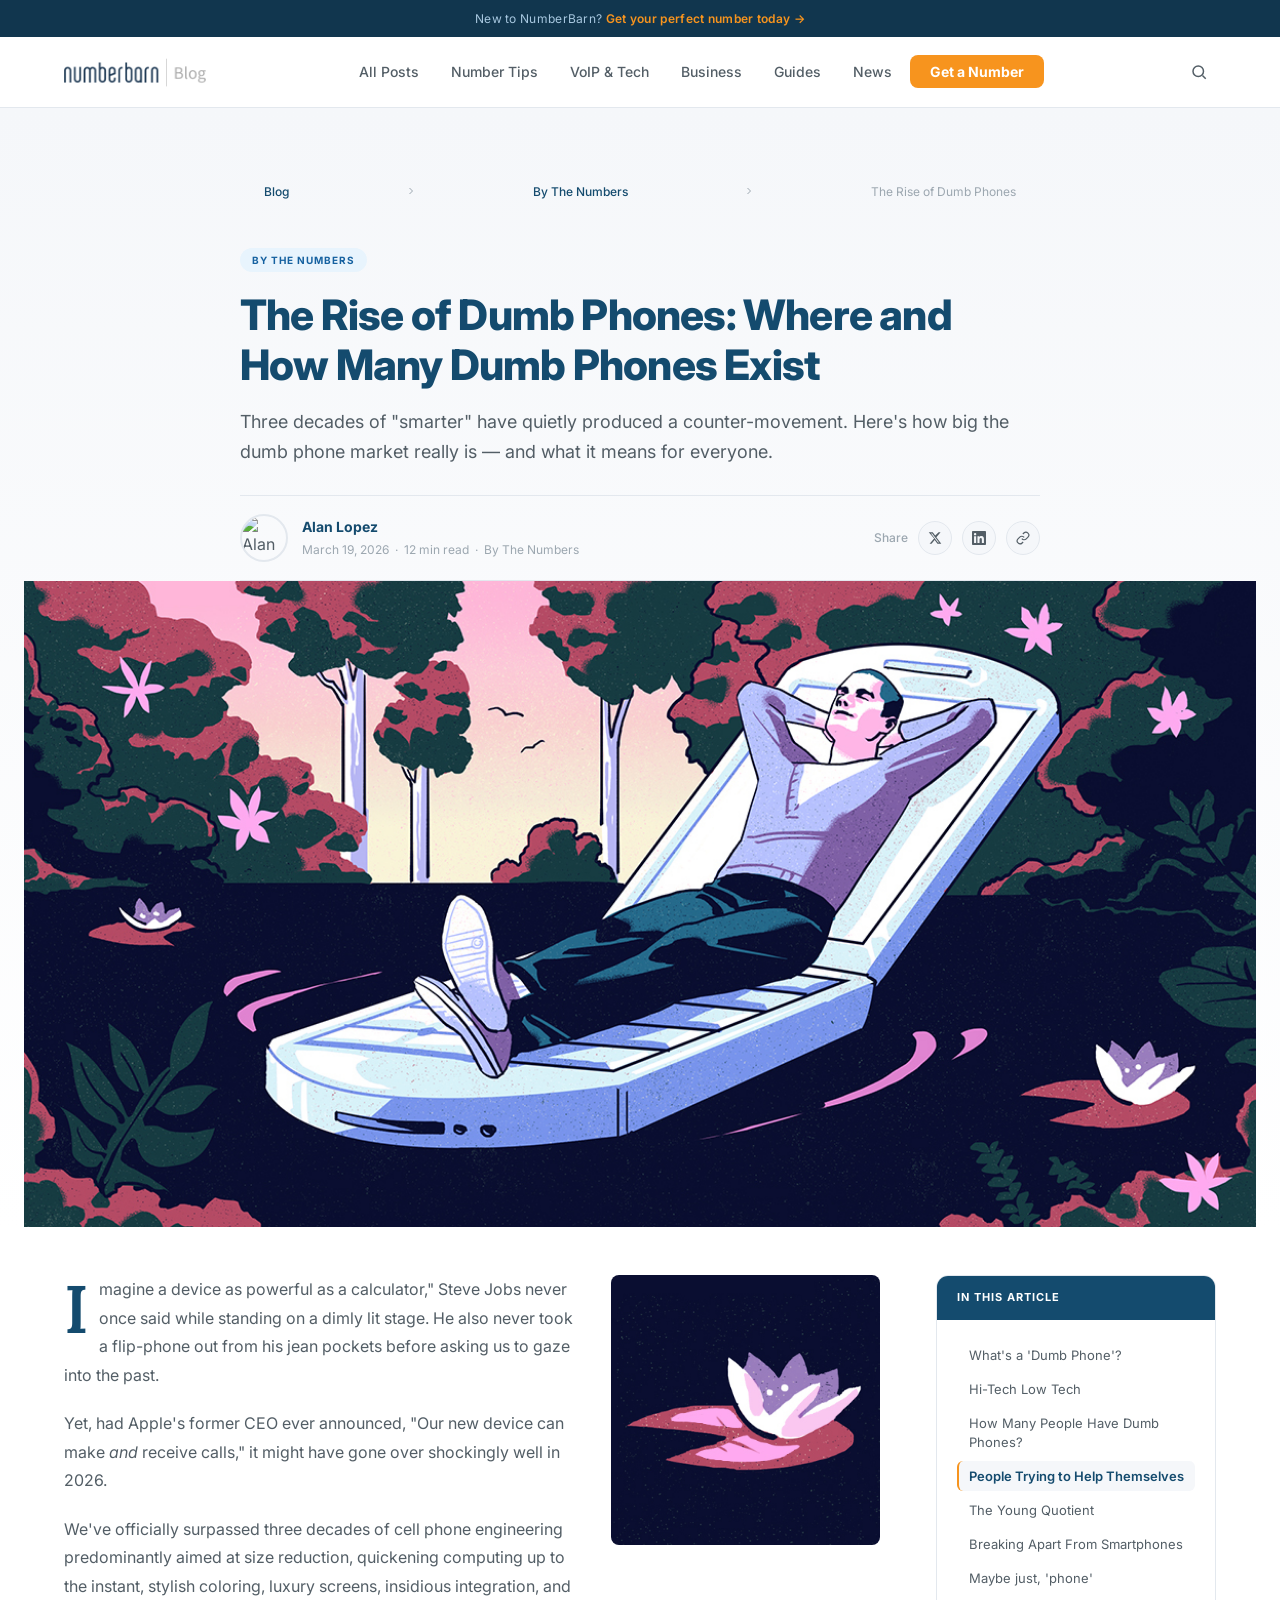
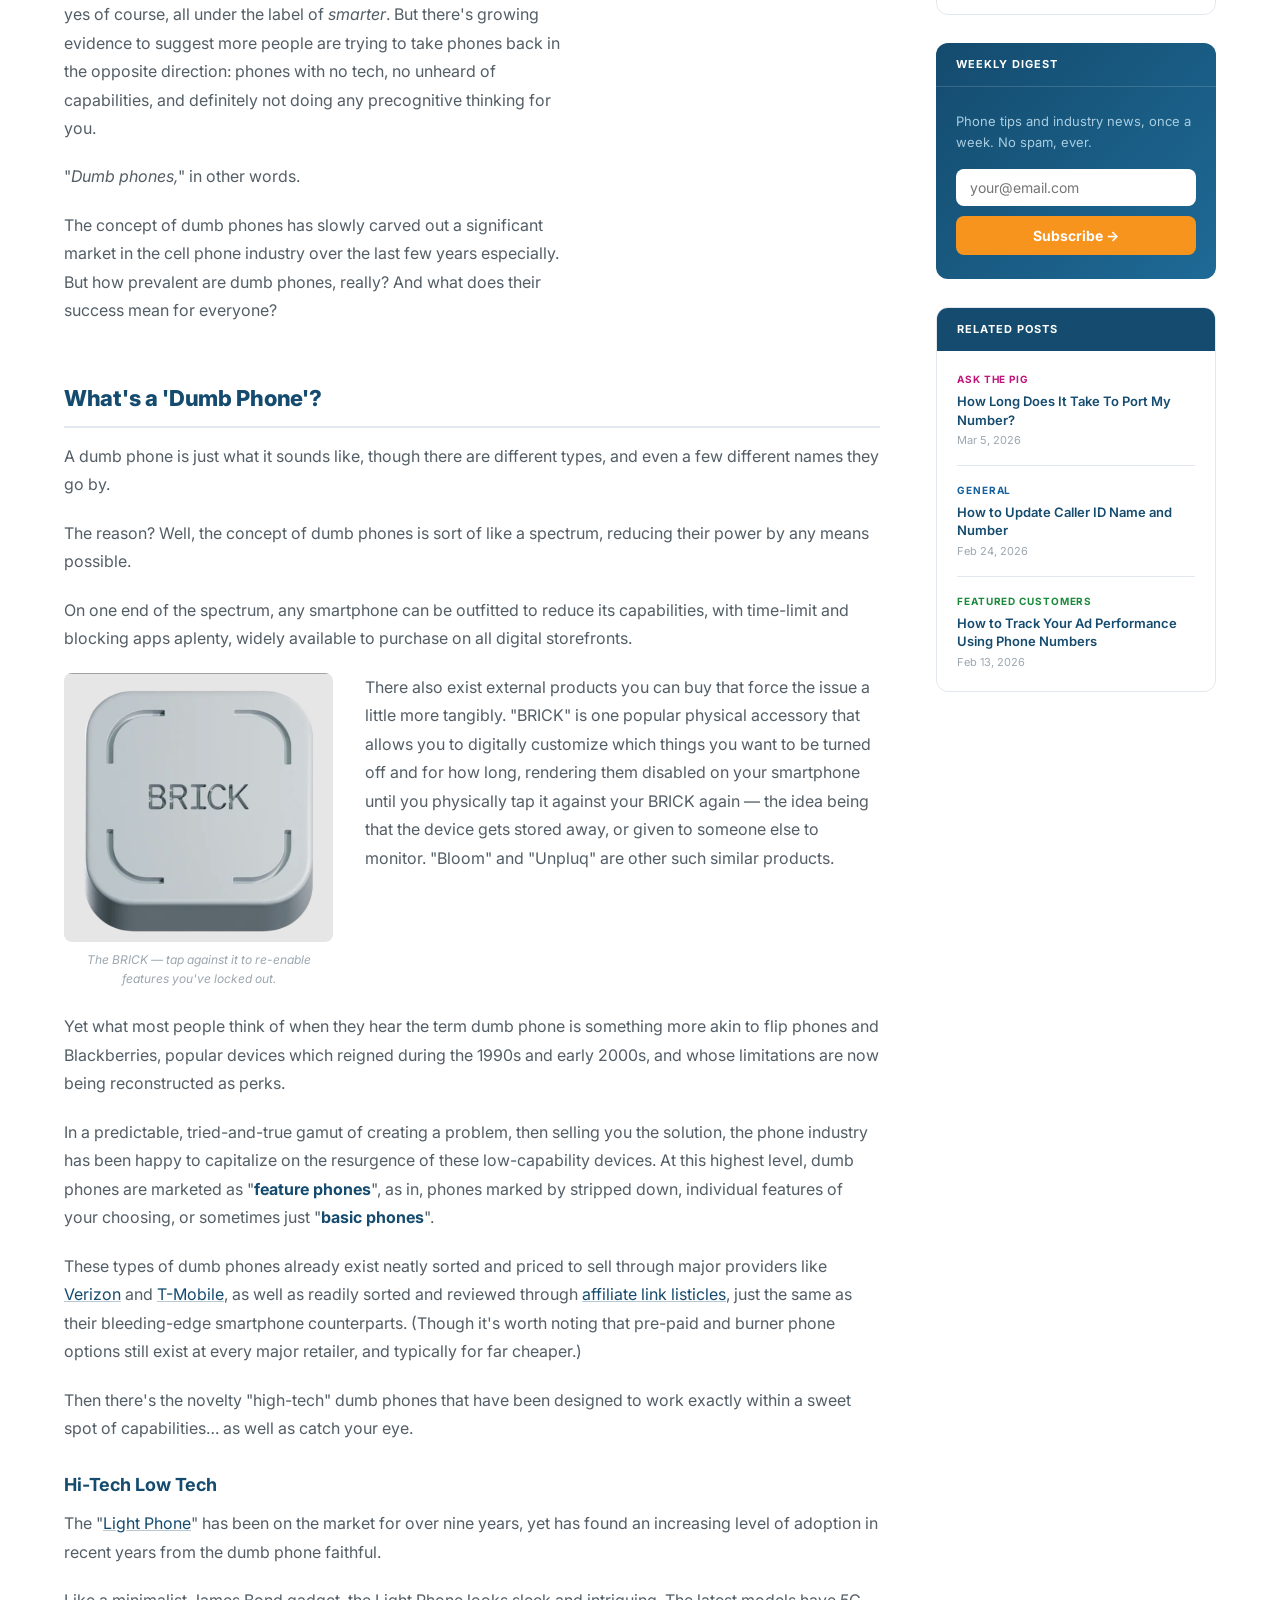
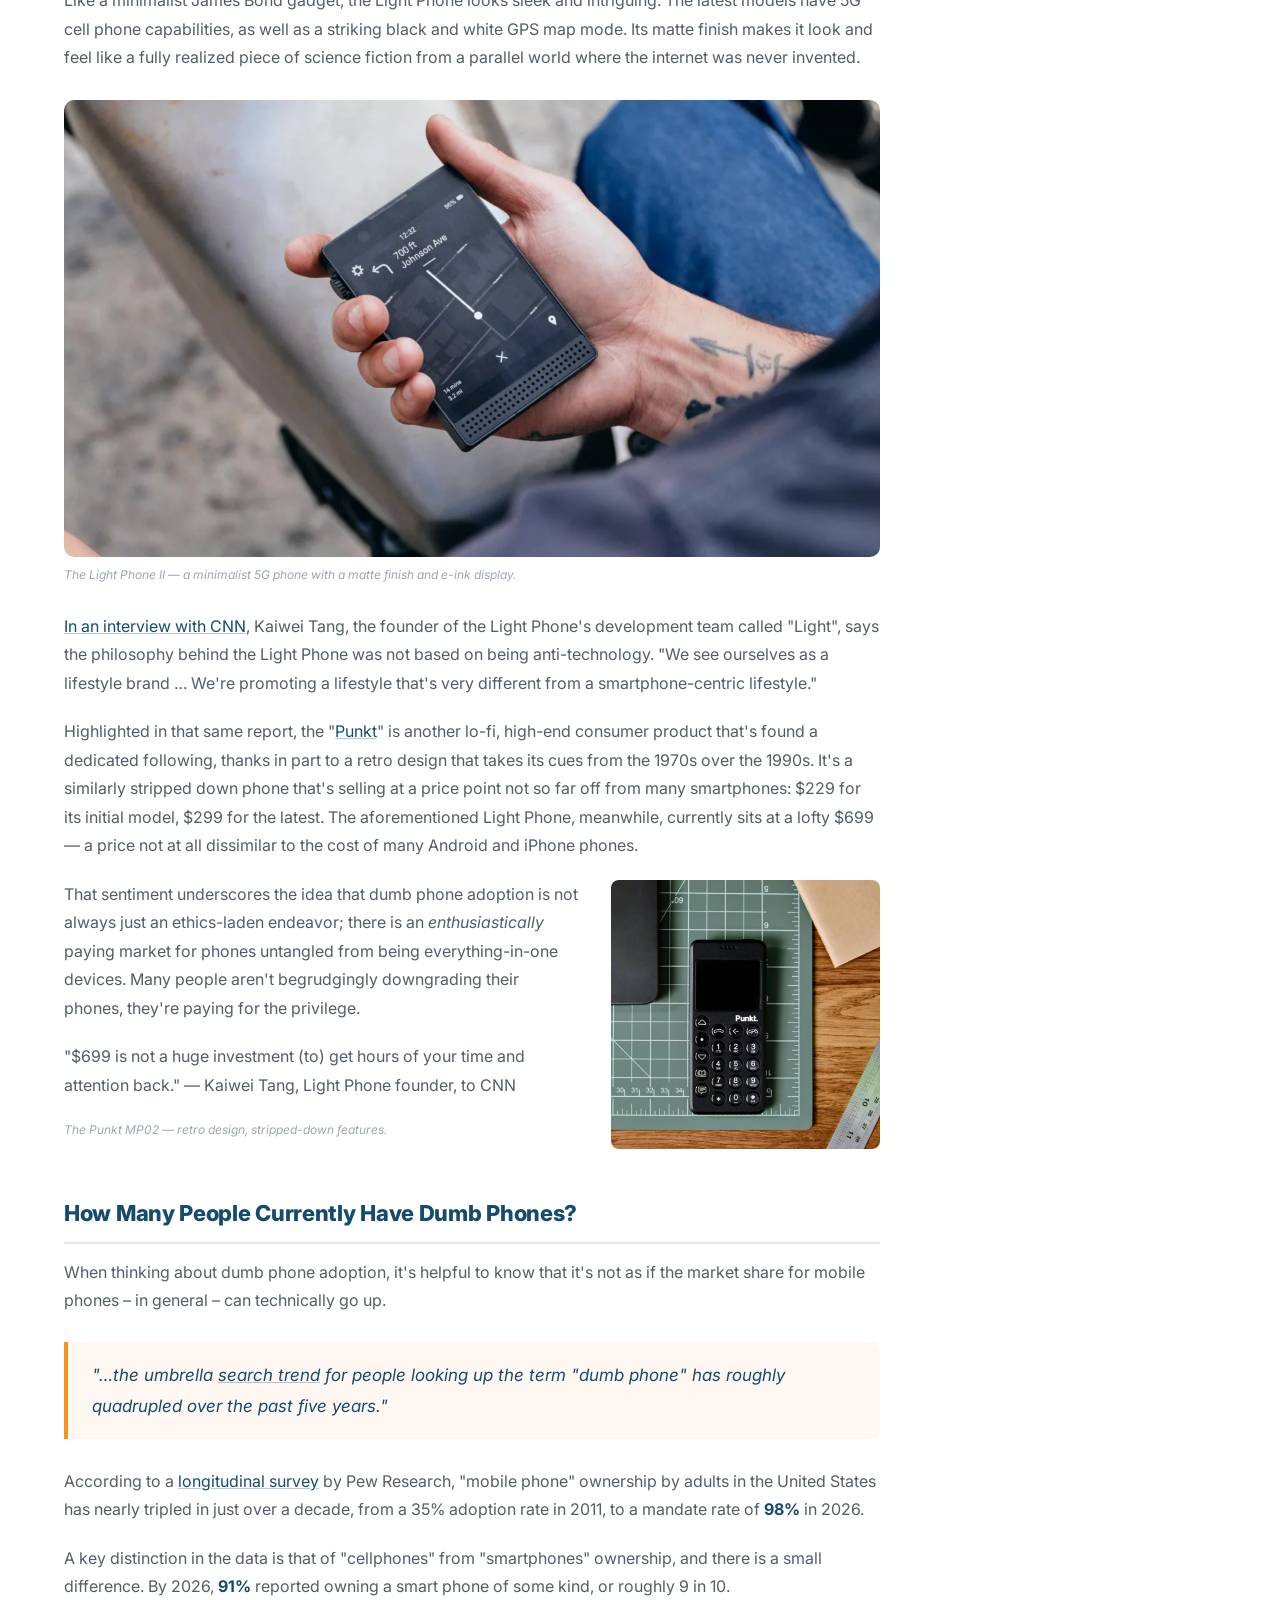
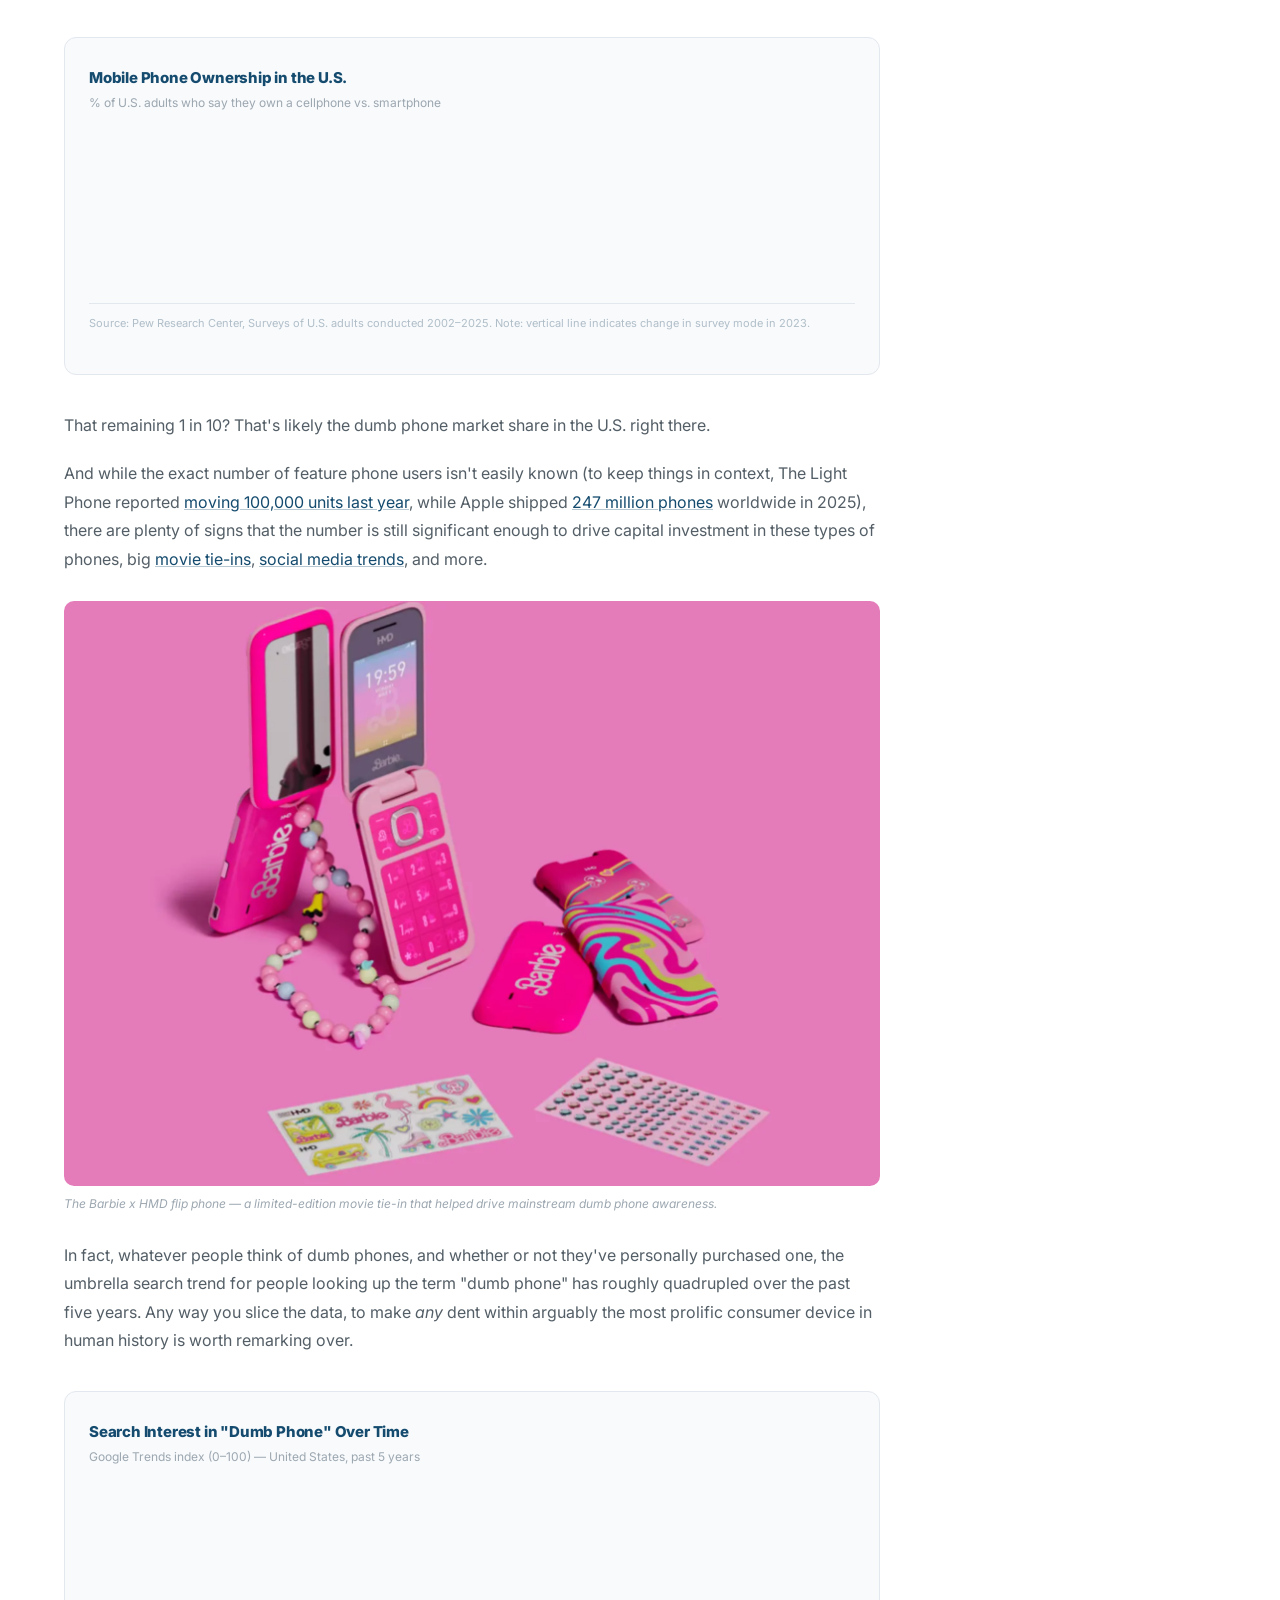
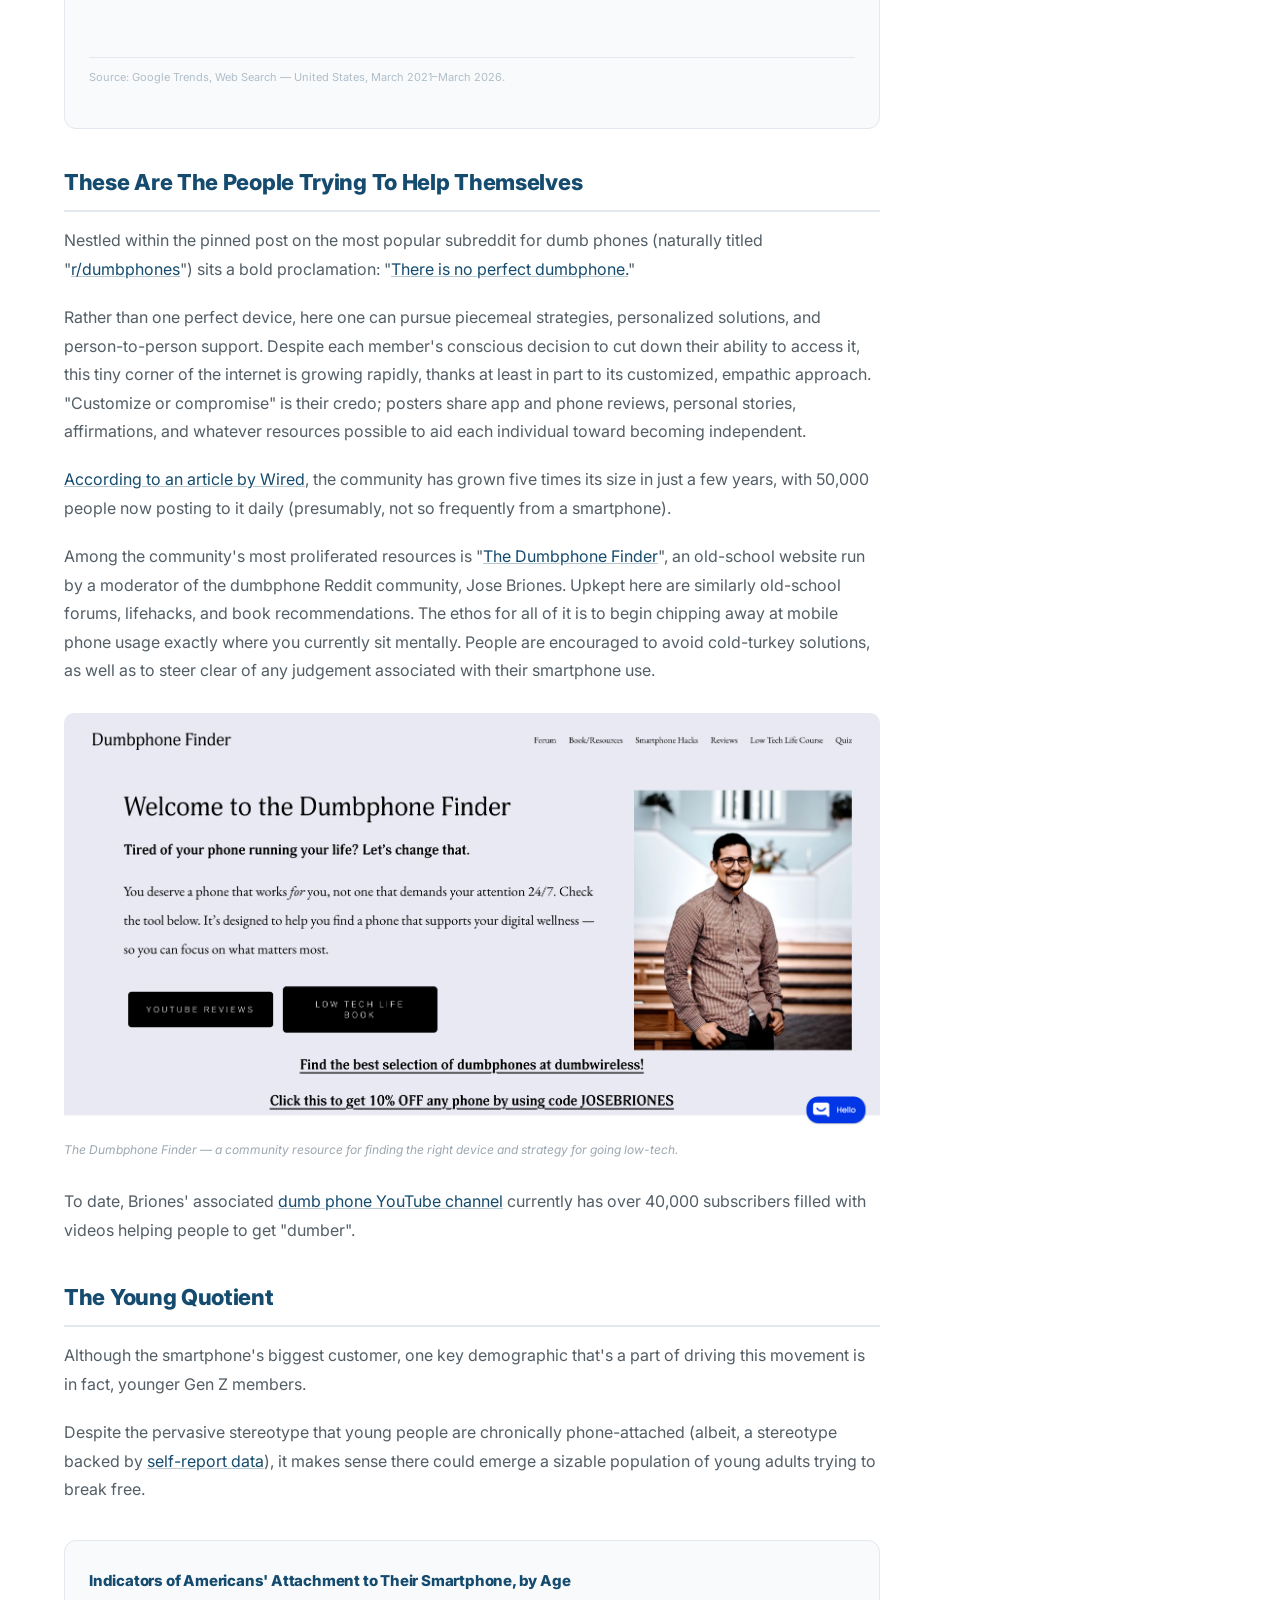
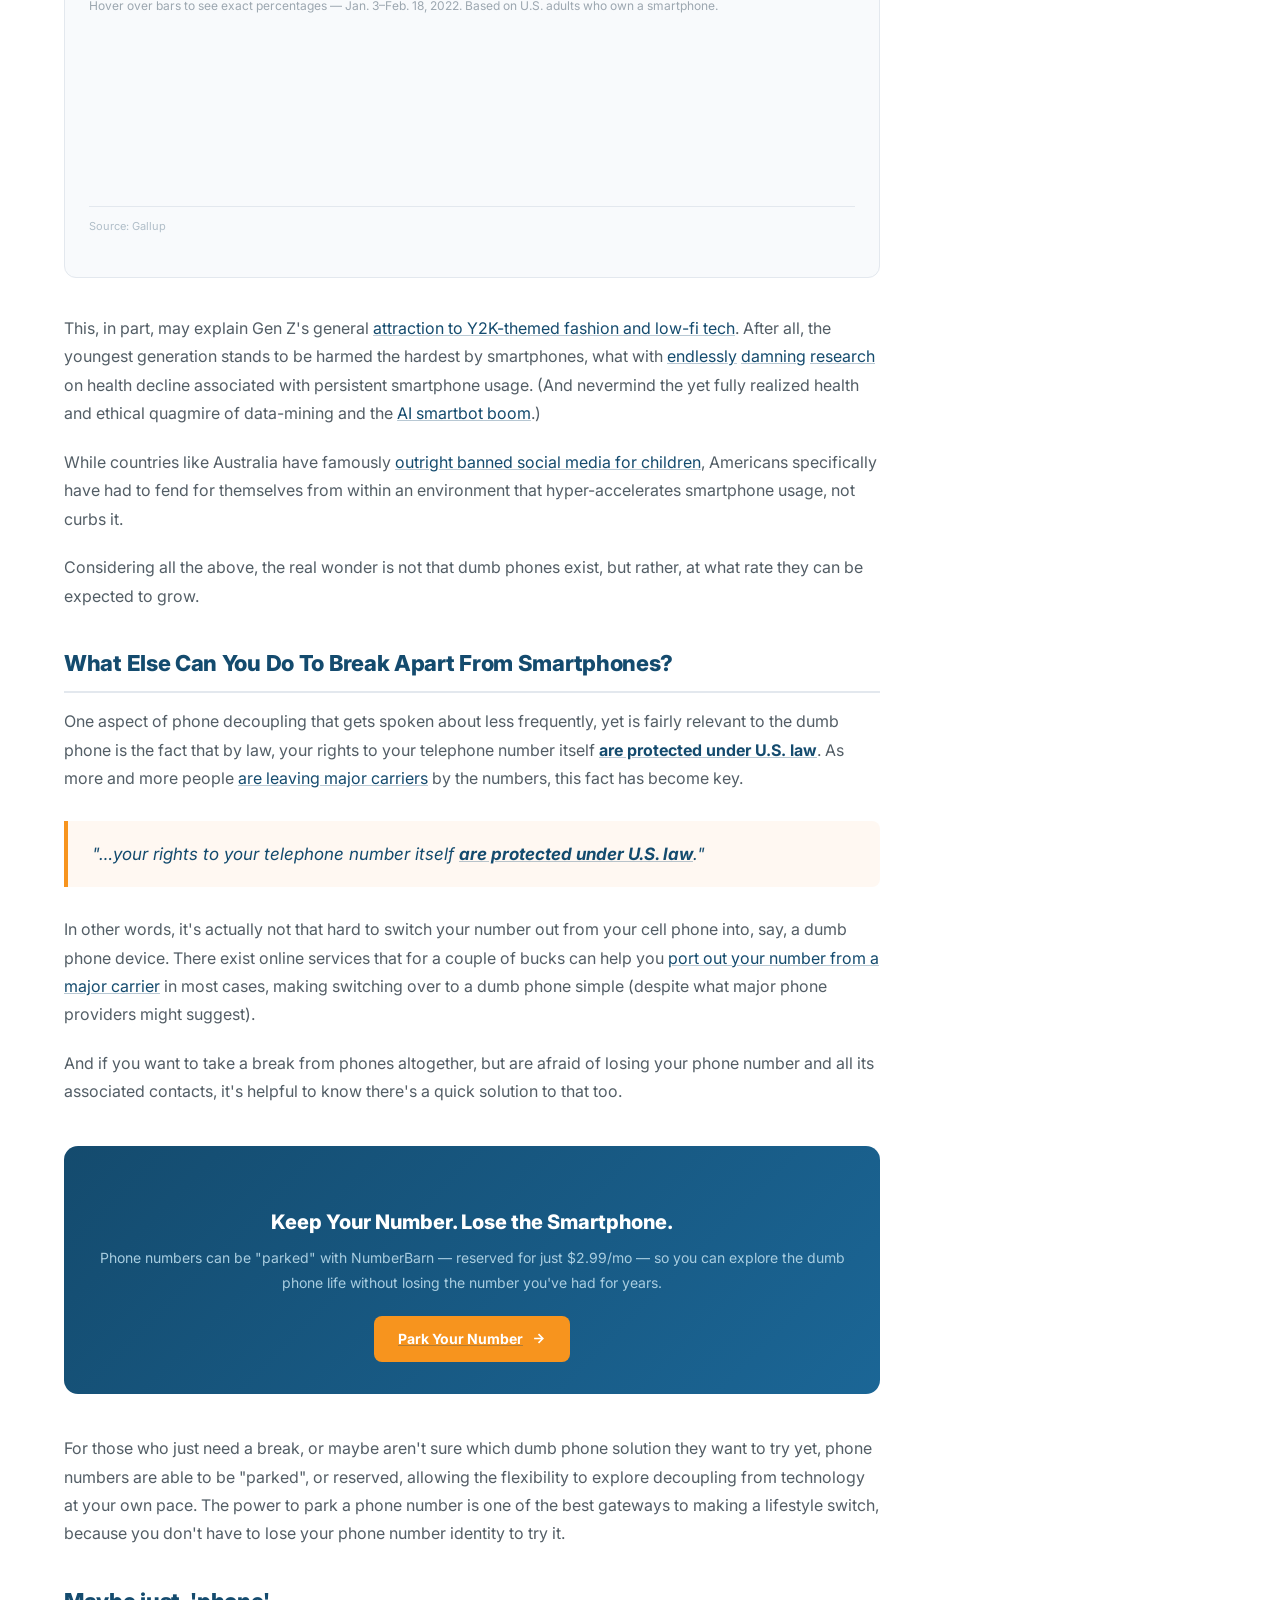
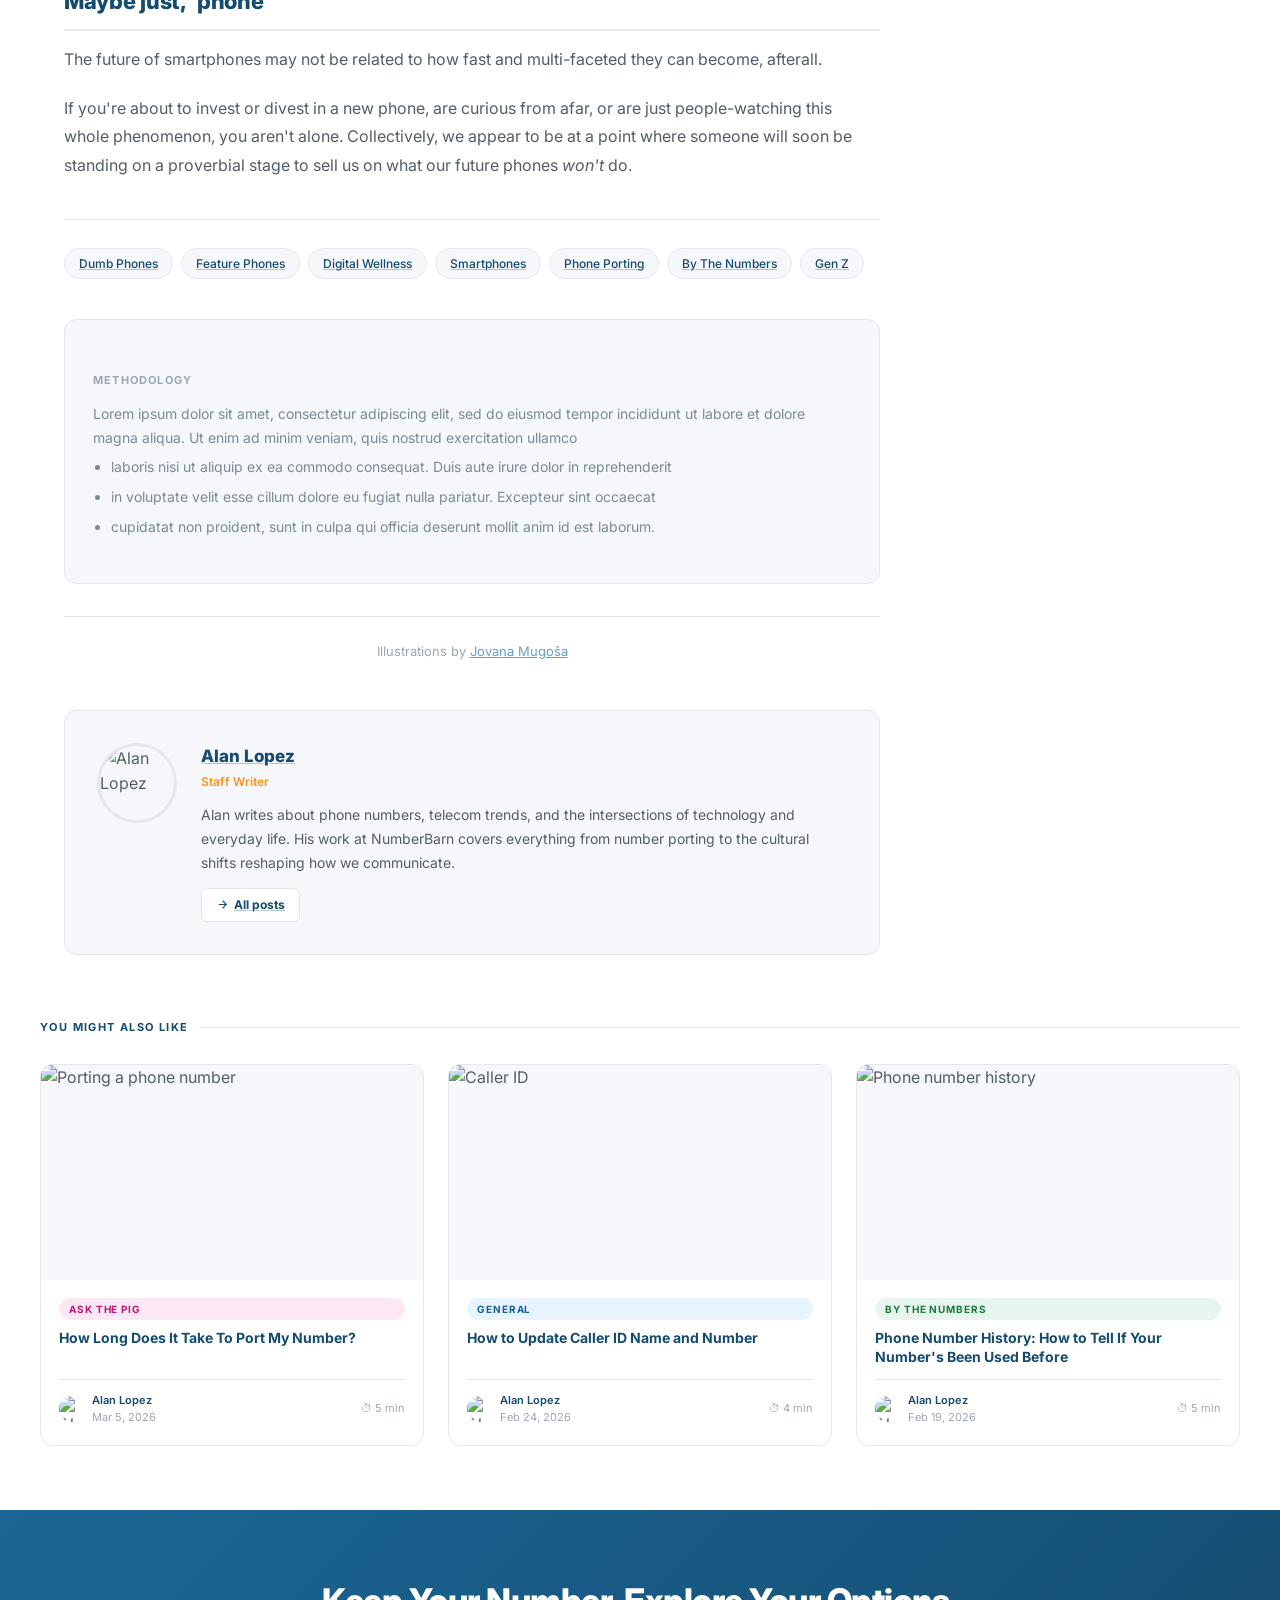
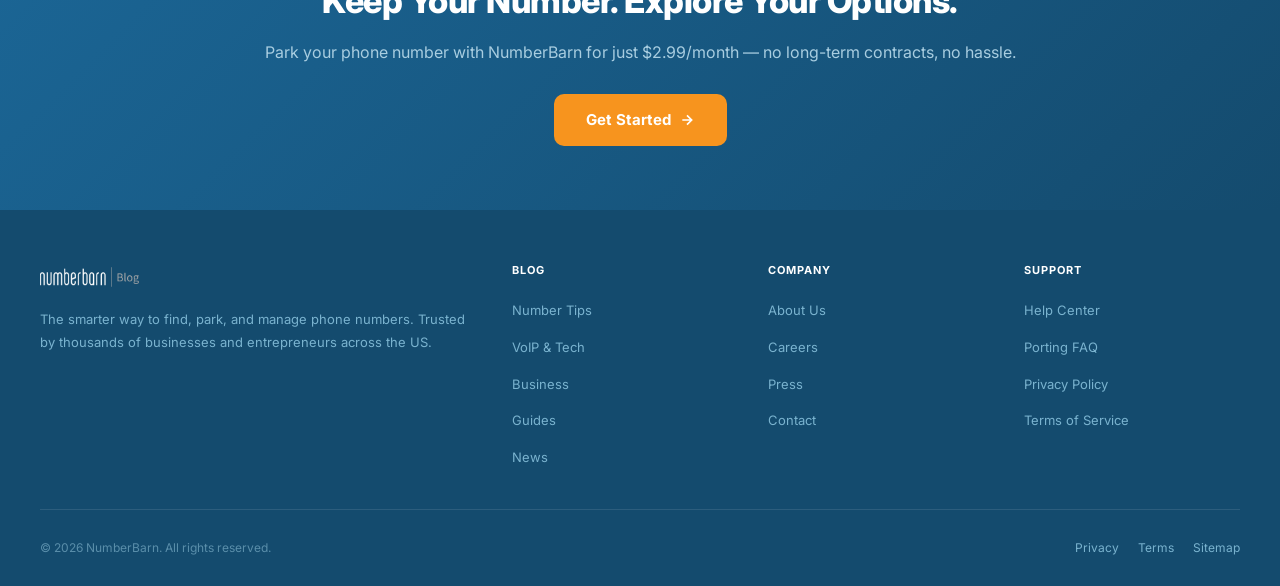
==== dumb-phones.html @ fa96cfcb "Move Punkt caption into text column below Tang quote in note style Co-Authored-By: Claude Sonnet 4.6" ====
<!DOCTYPE html>
<html lang="en">
<head>
  <meta charset="UTF-8" />
  <meta name="viewport" content="width=device-width, initial-scale=1.0" />
  <title>The Rise of Dumb Phones: Where and How Many Dumb Phones Exist – NumberBarn Blog</title>
  <link rel="preconnect" href="https://fonts.googleapis.com" />
  <link href="https://fonts.googleapis.com/css2?family=Inter:wght@400;500;600;700;800&family=Lora:ital,wght@0,400;0,600;1,400&display=swap" rel="stylesheet" />
  <script src="https://cdn.jsdelivr.net/npm/chart.js@4.4.0/dist/chart.umd.min.js"></script>
  <style>
    *, *::before, *::after { box-sizing: border-box; margin: 0; padding: 0; }

    :root {
      --navy:      #144b6e;
      --navy-dark: #11364e;
      --blue:      #63a1c7;
      --orange:    #F7941E;
      --gray:      #535e66;
      --light:     #f5f7fa;
      --white:     #ffffff;
      --border:    #e3e8ee;
      --radius:    12px;
    }

    body { font-family: 'Inter', sans-serif; color: var(--gray); background: var(--white); line-height: 1.6; }
    a { text-decoration: none; color: inherit; }
    img { display: block; max-width: 100%; }

    /* ── TOP BAR ── */
    .topbar { background: var(--navy-dark); color: #a8c8e0; font-size: 12px; text-align: center; padding: 9px 24px; letter-spacing: .3px; }
    .topbar a { color: var(--orange); font-weight: 600; }

    /* ── NAV ── */
    header { background: var(--white); border-bottom: 1px solid var(--border); position: sticky; top: 0; z-index: 100; }
    nav { max-width: 1200px; margin: 0 auto; padding: 0 24px; height: 70px; display: flex; align-items: center; justify-content: space-between; gap: 24px; }
    .logo img { height: 43px; width: auto; display: block; }
    .nav-links { display: flex; align-items: center; gap: 4px; list-style: none; }
    .nav-links a { padding: 7px 14px; border-radius: 8px; font-size: 14px; font-weight: 500; color: var(--gray); transition: background .15s, color .15s; }
    .nav-links a:hover { background: var(--light); color: var(--navy); }
    .nav-cta { background: var(--orange) !important; color: var(--white) !important; font-weight: 700 !important; padding: 8px 20px !important; border-radius: 8px !important; }
    .nav-cta:hover { opacity: .88; }
    .nav-search { background: none; border: none; cursor: pointer; padding: 8px; color: var(--gray); display: flex; align-items: center; }
    .nav-search:hover { color: var(--navy); }

    /* ── ARTICLE HERO ── */
    .article-hero {
      background: linear-gradient(180deg, #f5f7fa 0%, var(--white) 100%);
      padding: 48px 24px 0;
    }
    .article-hero-inner { max-width: 800px; margin: 0 auto; }

    .breadcrumb { display: flex; align-items: center; gap: 6px; font-size: 12px; color: #9ca7b0; margin-bottom: 20px; flex-wrap: wrap; }
    .breadcrumb a { color: var(--navy); font-weight: 500; }
    .breadcrumb a:hover { color: var(--orange); }
    .breadcrumb svg { flex-shrink: 0; }

    .article-cat-tag {
      display: inline-block;
      font-size: 10px; font-weight: 700;
      letter-spacing: 1px; text-transform: uppercase;
      padding: 4px 12px; border-radius: 20px;
      margin-bottom: 18px;
      background: #e8f4fd; color: #1561a0;
    }
    .article-hero h1 {
      font-size: clamp(26px, 3.5vw, 42px);
      font-weight: 800; color: var(--navy);
      line-height: 1.18; letter-spacing: -.8px;
      margin-bottom: 18px;
    }
    .article-deck { font-size: 18px; color: var(--gray); line-height: 1.65; margin-bottom: 28px; }

    .article-byline {
      display: flex; align-items: center; gap: 14px;
      padding: 18px 0; border-top: 1px solid var(--border); border-bottom: 1px solid var(--border);
      margin-bottom: 0;
    }
    .byline-av { width: 48px; height: 48px; border-radius: 50%; overflow: hidden; flex-shrink: 0; border: 2px solid var(--border); }
    .byline-av img { width: 100%; height: 100%; object-fit: cover; }
    .byline-meta { flex: 1; }
    .byline-name { font-size: 14px; font-weight: 700; color: var(--navy); }
    .byline-name a:hover { color: var(--orange); }
    .byline-details { font-size: 12px; color: #9ca7b0; margin-top: 2px; }
    .byline-share { display: flex; align-items: center; gap: 10px; }
    .share-btn {
      display: flex; align-items: center; justify-content: center;
      width: 34px; height: 34px;
      border-radius: 50%;
      background: var(--light); color: var(--gray);
      border: 1px solid var(--border);
      transition: all .15s; cursor: pointer;
    }
    .share-btn:hover { background: var(--navy); color: #fff; border-color: var(--navy); }

    /* Featured image */
    .article-featured-img {
      margin-top: 0;
      background: var(--light);
    }
    .article-featured-img img { width: 100%; height: auto; display: block; }

    /* ── ARTICLE BODY ── */
    .article-wrap {
      max-width: 1200px; margin: 0 auto;
      padding: 48px 24px 64px;
      display: grid;
      grid-template-columns: 1fr 280px;
      gap: 56px;
      align-items: start;
    }

    /* Article content typography */
    .article-content h2 {
      font-size: 22px; font-weight: 800; color: var(--navy);
      letter-spacing: -.3px; margin: 36px 0 14px;
      padding-bottom: 10px; border-bottom: 2px solid var(--border);
    }
    .article-content h3 { font-size: 18px; font-weight: 700; color: var(--navy); margin: 28px 0 10px; }
    .article-content p { font-size: 16px; line-height: 1.78; color: var(--gray); margin-bottom: 20px; }
    .article-content ul, .article-content ol { padding-left: 22px; margin-bottom: 20px; }
    .article-content li { font-size: 16px; line-height: 1.75; color: var(--gray); margin-bottom: 6px; }
    .article-content strong { color: var(--navy); font-weight: 700; }
    .article-content a { color: var(--navy); text-decoration: underline; text-decoration-color: rgba(20,75,110,.3); }
    .article-content a:hover { color: var(--orange); text-decoration-color: var(--orange); }

    .article-content blockquote {
      border-left: 4px solid var(--orange);
      background: #fff8f2;
      padding: 18px 24px;
      border-radius: 0 8px 8px 0;
      margin: 28px 0;
    }
    .article-content blockquote p { color: var(--navy); font-size: 17px; font-style: italic; margin: 0; }

    /* Spot illustration — grid layout so mobile stacks below text */
    .intro-wrap {
      display: grid;
      grid-template-columns: 1fr 33%;
      gap: 32px;
      align-items: start;
      margin-bottom: 8px;
    }
    .spot-float img { width: 100%; aspect-ratio: 1/1; object-fit: cover; border-radius: 8px; display: block; }

    /* Callout box */
    .callout {
      background: #e8f4fd;
      border: 1px solid #b8d9f0;
      border-radius: 10px;
      padding: 20px 24px;
      margin: 28px 0;
      display: flex;
      gap: 14px;
      align-items: flex-start;
      clear: both;
    }
    .callout-icon { font-size: 22px; flex-shrink: 0; margin-top: 1px; }
    .callout p { margin: 0; font-size: 14px; line-height: 1.65; color: #1561a0; }
    .callout strong { color: #0d3e6e; }

    /* Inline CTA */
    .inline-cta {
      background: linear-gradient(135deg, var(--navy), #1b6696);
      border-radius: 14px;
      padding: 32px;
      text-align: center;
      margin: 40px 0;
      clear: both;
    }
    .inline-cta h3 { font-size: 20px; font-weight: 800; color: #fff; margin-bottom: 8px; }
    .inline-cta p { color: #a8cde0; font-size: 14px; margin-bottom: 20px; }
    .inline-cta a {
      display: inline-flex; align-items: center; gap: 8px;
      background: var(--orange); color: #fff;
      font-weight: 700; font-size: 14px;
      padding: 12px 24px; border-radius: 8px;
      transition: opacity .15s;
    }
    .inline-cta a:hover { opacity: .88; text-decoration: none; }

    /* Tags row */
    .article-tags { display: flex; flex-wrap: wrap; gap: 8px; margin-top: 40px; padding-top: 28px; border-top: 1px solid var(--border); }
    .article-tag {
      padding: 5px 14px; border-radius: 20px;
      font-size: 12px; font-weight: 500;
      color: var(--navy); background: var(--light);
      border: 1px solid var(--border); transition: all .15s;
    }
    .article-tag:hover { background: var(--navy); color: #fff; border-color: var(--navy); }

    /* Methodology */
    .methodology {
      margin-top: 40px; padding: 24px 28px;
      background: var(--light);
      border: 1px solid var(--border);
      border-radius: var(--radius);
    }
    .methodology h3 { font-size: 11px; font-weight: 700; letter-spacing: 1.2px; text-transform: uppercase; color: #9ca7b0; margin-bottom: 12px; }
    .methodology p, .methodology li { font-size: 14px; line-height: 1.7; color: #7a8b96; margin-bottom: 6px; }
    .methodology ul { padding-left: 18px; }

    /* Inline product image */
    .inline-img { margin: 28px 0; }
    .inline-img img { width: 100%; border-radius: 10px; display: block; }
    .inline-img figcaption { font-size: 12px; color: #9ca7b0; margin-top: 8px; font-style: italic; }

    /* Side-by-side wrap (text + squared product image) */
    .inline-wrap {
      display: grid;
      grid-template-columns: 1fr 33%;
      gap: 32px;
      align-items: start;
      margin-bottom: 24px;
    }
    .inline-wrap--left { grid-template-columns: 33% 1fr; }
    .inline-float img { width: 100%; aspect-ratio: 1/1; object-fit: cover; border-radius: 8px; display: block; }
    .inline-float figcaption { font-size: 12px; color: #9ca7b0; margin-top: 8px; font-style: italic; text-align: center; }
    .inline-note { font-size: 12px !important; color: #9ca7b0 !important; font-style: italic; margin-top: 4px !important; }

    /* NumberBarn embed */
    .nb-embed { margin: 36px 0; border-radius: 12px; overflow: hidden; border: 1px solid var(--border); }
    .nb-embed iframe { width: 100%; height: 520px; display: block; border: none; }

    @media (max-width: 768px) {
      .inline-wrap { display: flex; flex-direction: column; }
      .inline-float img { width: 70%; margin: 0 auto; }
      .nb-embed iframe { height: 420px; }
    }

    /* Interactive charts */
    .chart-wrap {
      margin: 36px 0;
      background: #f8fafc;
      border: 1px solid var(--border);
      border-radius: 12px;
      padding: 28px 24px 20px;
    }
    .chart-wrap h4 {
      font-size: 15px; font-weight: 800; color: var(--navy);
      margin-bottom: 4px; letter-spacing: -.2px;
    }
    .chart-wrap .chart-sub {
      font-size: 12px; color: #9ca7b0; margin-bottom: 20px; line-height: 1.5;
    }
    .chart-wrap .chart-source {
      font-size: 11px; color: #b0bec8; margin-top: 14px; border-top: 1px solid var(--border); padding-top: 10px;
    }
    .chart-canvas-wrap { position: relative; width: 100%; }

    /* Drop cap */
    .intro-text p:first-child::first-letter {
      font-family: 'Lora', serif;
      font-size: 4.2em;
      font-weight: 600;
      line-height: 0.82;
      float: left;
      margin: 6px 10px 0 0;
      color: var(--navy);
    }

    /* Illustration credit */
    .illus-credit { text-align: center; font-size: 13px; color: #9ca7b0; margin-top: 32px; padding-top: 24px; border-top: 1px solid var(--border); }
    .illus-credit a { color: var(--blue); text-decoration: underline; }

    /* ── AUTHOR BIO ── */
    .author-bio {
      margin-top: 48px; padding: 32px;
      background: var(--light);
      border-radius: var(--radius);
      border: 1px solid var(--border);
      display: flex; gap: 24px;
    }
    .author-bio-photo { width: 80px; height: 80px; border-radius: 50%; overflow: hidden; flex-shrink: 0; border: 3px solid var(--border); }
    .author-bio-photo img { width: 100%; height: 100%; object-fit: cover; }
    .author-bio-text { flex: 1; }
    .author-bio-name { font-size: 17px; font-weight: 800; color: var(--navy); margin-bottom: 2px; }
    .author-bio-name a:hover { color: var(--orange); }
    .author-bio-role { font-size: 12px; color: var(--orange); font-weight: 600; margin-bottom: 12px; }
    .author-bio p { font-size: 14px; line-height: 1.7; color: var(--gray); margin-bottom: 14px; }
    .author-bio-links { display: flex; align-items: center; gap: 10px; }
    .author-bio-link {
      display: inline-flex; align-items: center; gap: 5px;
      font-size: 12px; font-weight: 700; color: var(--navy);
      padding: 6px 14px; border-radius: 6px;
      background: var(--white); border: 1px solid var(--border);
      transition: all .15s;
    }
    .author-bio-link:hover { background: var(--navy); color: #fff; border-color: var(--navy); }

    /* ── RELATED POSTS ── */
    .related-section { padding: 0 24px 64px; }
    .related-inner { max-width: 1200px; margin: 0 auto; }
    .section-label {
      display: flex; align-items: center; gap: 10px;
      font-size: 11px; font-weight: 700;
      letter-spacing: 1.4px; text-transform: uppercase;
      color: var(--navy); margin-bottom: 28px;
    }
    .section-label::after { content: ''; flex: 1; height: 1px; background: var(--border); }
    .related-grid { display: grid; grid-template-columns: repeat(3, 1fr); gap: 24px; }

    .post-card { border-radius: var(--radius); border: 1px solid var(--border); overflow: hidden; background: var(--white); transition: box-shadow .2s, transform .2s; display: flex; flex-direction: column; }
    .post-card:hover { box-shadow: 0 8px 28px rgba(20,75,110,.11); transform: translateY(-3px); }
    .post-card-thumb { aspect-ratio: 16/9; overflow: hidden; background: var(--light); }
    .post-card-thumb img { width: 100%; height: 100%; object-fit: cover; transition: transform .35s; }
    .post-card:hover .post-card-thumb img { transform: scale(1.04); }
    .post-card-body { padding: 18px; flex: 1; display: flex; flex-direction: column; }
    .cat-tag { display: inline-block; font-size: 10px; font-weight: 700; letter-spacing: .9px; text-transform: uppercase; padding: 3px 10px; border-radius: 20px; margin-bottom: 8px; }
    .cat-general { background: #e8f4fd; color: #1561a0; }
    .cat-askpig  { background: #fce8f3; color: #c0147a; }
    .cat-bythenumbers { background: #e8f5ee; color: #1a7a3a; }
    .post-card h3 { font-size: 14px; font-weight: 700; color: var(--navy); line-height: 1.38; flex: 1; margin-bottom: 12px; }
    .post-card h3 a:hover { color: var(--orange); }
    .post-footer { display: flex; align-items: center; justify-content: space-between; padding-top: 12px; border-top: 1px solid var(--border); gap: 8px; }
    .author-chip { display: flex; align-items: center; gap: 7px; }
    .author-av { width: 26px; height: 26px; border-radius: 50%; overflow: hidden; flex-shrink: 0; }
    .author-av img { width: 100%; height: 100%; object-fit: cover; }
    .author-name { font-size: 11px; font-weight: 600; color: var(--navy); }
    .post-date { font-size: 11px; color: #9ca7b0; }
    .read-time { font-size: 11px; color: #9ca7b0; white-space: nowrap; }

    /* ── SIDEBAR ── */
    .article-sidebar { position: sticky; top: 90px; display: flex; flex-direction: column; gap: 28px; }
    .sidebar-widget { border-radius: var(--radius); border: 1px solid var(--border); overflow: hidden; }
    .widget-head { background: var(--navy); color: #fff; font-size: 11px; font-weight: 700; letter-spacing: 1px; text-transform: uppercase; padding: 13px 20px; }
    .widget-body { padding: 20px; }

    /* TOC */
    .toc-list { list-style: none; display: flex; flex-direction: column; gap: 4px; }
    .toc-list a { display: block; font-size: 13px; color: var(--gray); padding: 6px 10px; border-radius: 6px; transition: all .15s; border-left: 2px solid transparent; line-height: 1.4; }
    .toc-list a:hover { color: var(--navy); background: var(--light); border-left-color: var(--orange); }
    .toc-list a.active { color: var(--navy); font-weight: 600; background: var(--light); border-left-color: var(--orange); }

    .newsletter-widget { background: linear-gradient(135deg, var(--navy), #1e6a96); border: none; }
    .newsletter-widget .widget-head { background: transparent; border-bottom: 1px solid rgba(255,255,255,.15); }
    .newsletter-widget .widget-body { padding: 24px 20px; }
    .newsletter-widget p { color: #a8cde0; font-size: 13px; margin-bottom: 16px; line-height: 1.6; }
    .nl-input { width: 100%; padding: 10px 14px; border-radius: 8px; border: none; font-size: 14px; font-family: inherit; margin-bottom: 10px; outline: none; }
    .nl-btn { width: 100%; background: var(--orange); color: #fff; font-weight: 700; font-size: 14px; padding: 11px; border-radius: 8px; border: none; cursor: pointer; font-family: inherit; transition: opacity .15s; }
    .nl-btn:hover { opacity: .88; }

    /* ── CTA BANNER ── */
    .banner-cta { background: linear-gradient(135deg, #1b6696 0%, var(--navy) 100%); padding: 64px 24px; text-align: center; }
    .banner-cta h2 { font-size: clamp(22px, 3vw, 34px); font-weight: 800; color: #fff; letter-spacing: -.5px; margin-bottom: 12px; }
    .banner-cta p { color: #a8cde0; font-size: 16px; margin-bottom: 28px; }
    .banner-btn { display: inline-flex; align-items: center; gap: 8px; background: var(--orange); color: #fff; font-weight: 700; font-size: 15px; padding: 14px 32px; border-radius: 10px; transition: opacity .15s; }
    .banner-btn:hover { opacity: .88; }

    /* ── FOOTER ── */
    footer { background: var(--navy); color: #7ab3cf; padding: 52px 24px 28px; }
    .footer-inner { max-width: 1200px; margin: 0 auto; }
    .footer-top { display: grid; grid-template-columns: 2fr 1fr 1fr 1fr; gap: 40px; padding-bottom: 40px; border-bottom: 1px solid rgba(255,255,255,.1); margin-bottom: 28px; }
    .footer-logo img { height: 30px; width: auto; margin-bottom: 16px; }
    .footer-brand p { font-size: 13px; line-height: 1.75; }
    .footer-col h4 { font-size: 11px; font-weight: 700; letter-spacing: 1px; text-transform: uppercase; color: #fff; margin-bottom: 18px; }
    .footer-col ul { list-style: none; display: flex; flex-direction: column; gap: 11px; }
    .footer-col a { font-size: 13px; color: #7ab3cf; transition: color .15s; }
    .footer-col a:hover { color: var(--orange); }
    .footer-bottom { display: flex; align-items: center; justify-content: space-between; font-size: 12px; flex-wrap: wrap; gap: 12px; color: #5a8eaa; }
    .footer-bottom a { color: #7ab3cf; margin-left: 16px; }
    .footer-bottom a:hover { color: var(--orange); }

    /* ── RESPONSIVE ── */
    @media (max-width: 1024px) {
      .article-wrap { grid-template-columns: 1fr; }
      .article-sidebar { position: static; display: grid; grid-template-columns: repeat(2, 1fr); }
      .related-grid { grid-template-columns: repeat(2, 1fr); }
      .footer-top { grid-template-columns: 1fr 1fr; }
    }
    @media (max-width: 768px) {
      .nav-links { display: none; }
      .article-hero-inner { max-width: 100%; }
      .article-sidebar { grid-template-columns: 1fr; }
      .related-grid { grid-template-columns: 1fr; }
      .author-bio { flex-direction: column; }
      .byline-share { display: none; }
      .footer-top { grid-template-columns: 1fr; }
      .intro-wrap { display: flex; flex-direction: column; }
      .spot-float img { width: 70%; margin: 0 auto; }
    }
  </style>
</head>
<body>

  <!-- TOP BAR -->
  <div class="topbar">
    New to NumberBarn? <a href="https://www.numberbarn.com">Get your perfect number today &rarr;</a>
  </div>

  <!-- NAVIGATION -->
  <header>
    <nav>
      <a href="index.html" class="logo">
        <img src="assets/images/logo-light.png" alt="NumberBarn Blog" />
      </a>
      <ul class="nav-links">
        <li><a href="index.html">All Posts</a></li>
        <li><a href="#">Number Tips</a></li>
        <li><a href="#">VoIP &amp; Tech</a></li>
        <li><a href="#">Business</a></li>
        <li><a href="#">Guides</a></li>
        <li><a href="#">News</a></li>
        <li><a href="https://www.numberbarn.com" class="nav-cta">Get a Number</a></li>
      </ul>
      <button class="nav-search" aria-label="Search">
        <svg width="18" height="18" fill="none" stroke="currentColor" stroke-width="2" viewBox="0 0 24 24"><circle cx="11" cy="11" r="7"/><path d="M21 21l-4.35-4.35"/></svg>
      </button>
    </nav>
  </header>

  <!-- ARTICLE HERO -->
  <div class="article-hero">
    <div class="article-hero-inner">

      <!-- Breadcrumb -->
      <nav class="breadcrumb" aria-label="Breadcrumb">
        <a href="index.html">Blog</a>
        <svg width="12" height="12" fill="none" stroke="currentColor" stroke-width="2" viewBox="0 0 24 24"><path d="M9 18l6-6-6-6"/></svg>
        <a href="#">By The Numbers</a>
        <svg width="12" height="12" fill="none" stroke="currentColor" stroke-width="2" viewBox="0 0 24 24"><path d="M9 18l6-6-6-6"/></svg>
        <span>The Rise of Dumb Phones</span>
      </nav>

      <span class="article-cat-tag">By The Numbers</span>

      <h1>The Rise of Dumb Phones: Where and How Many Dumb Phones Exist</h1>
      <p class="article-deck">Three decades of "smarter" have quietly produced a counter-movement. Here's how big the dumb phone market really is — and what it means for everyone.</p>

      <!-- Byline -->
      <div class="article-byline">
        <div class="byline-av">
          <img src="https://secure.gravatar.com/avatar/9fb6dbe00f30d33f9aee3077c9d70efc?s=96&d=retro&r=g" alt="Alan Lopez" />
        </div>
        <div class="byline-meta">
          <div class="byline-name"><a href="author.html">Alan Lopez</a></div>
          <div class="byline-details">March 19, 2026 &nbsp;·&nbsp; 12 min read &nbsp;·&nbsp; By The Numbers</div>
        </div>
        <div class="byline-share">
          <span style="font-size:12px;color:#9ca7b0;font-weight:500;">Share</span>
          <a href="#" class="share-btn" aria-label="Share on Twitter">
            <svg width="14" height="14" viewBox="0 0 24 24" fill="currentColor"><path d="M18.244 2.25h3.308l-7.227 8.26 8.502 11.24H16.17l-4.714-6.231-5.401 6.231H2.744l7.73-8.835L1.254 2.25H8.08l4.253 5.622zm-1.161 17.52h1.833L7.084 4.126H5.117z"/></svg>
          </a>
          <a href="#" class="share-btn" aria-label="Share on LinkedIn">
            <svg width="14" height="14" viewBox="0 0 24 24" fill="currentColor"><path d="M20.447 20.452h-3.554v-5.569c0-1.328-.027-3.037-1.852-3.037-1.853 0-2.136 1.445-2.136 2.939v5.667H9.351V9h3.414v1.561h.046c.477-.9 1.637-1.85 3.37-1.85 3.601 0 4.267 2.37 4.267 5.455v6.286zM5.337 7.433a2.062 2.062 0 0 1-2.063-2.065 2.064 2.064 0 1 1 2.063 2.065zm1.782 13.019H3.555V9h3.564v11.452zM22.225 0H1.771C.792 0 0 .774 0 1.729v20.542C0 23.227.792 24 1.771 24h20.451C23.2 24 24 23.227 24 22.271V1.729C24 .774 23.2 0 22.222 0h.003z"/></svg>
          </a>
          <a href="#" class="share-btn" aria-label="Copy link">
            <svg width="14" height="14" fill="none" stroke="currentColor" stroke-width="2" viewBox="0 0 24 24"><path d="M10 13a5 5 0 0 0 7.54.54l3-3a5 5 0 0 0-7.07-7.07l-1.72 1.71"/><path d="M14 11a5 5 0 0 0-7.54-.54l-3 3a5 5 0 0 0 7.07 7.07l1.71-1.71"/></svg>
          </a>
        </div>
      </div>
    </div>

    <!-- Featured Image -->
    <div class="article-featured-img">
      <img src="assets/images/dumb-phones-hero.jpg" alt="Illustration of a person reclining on a dumb phone like a lounge chair in a garden — by Jovana Mugoša" />
    </div>
  </div>

  <!-- ARTICLE BODY + SIDEBAR -->
  <div class="article-wrap">

    <!-- MAIN CONTENT -->
    <article class="article-content">

      <!-- Intro grid: text left, spot illustration right (stacks below on mobile) -->
      <div class="intro-wrap">
        <div class="intro-text">
          <p>Imagine a device as powerful as a calculator," Steve Jobs never once said while standing on a dimly lit stage. He also never took a flip-phone out from his jean pockets before asking us to gaze into the past.</p>

          <p>Yet, had Apple's former CEO ever announced, "Our new device can make <em>and</em> receive calls," it might have gone over shockingly well in 2026.</p>

          <p>We've officially surpassed three decades of cell phone engineering predominantly aimed at size reduction, quickening computing up to the instant, stylish coloring, luxury screens, insidious integration, and yes of course, all under the label of <em>smarter</em>. But there's growing evidence to suggest more people are trying to take phones back in the opposite direction: phones with no tech, no unheard of capabilities, and definitely not doing any precognitive thinking for you.</p>

          <p>"<em>Dumb phones,</em>" in other words.</p>

          <p>The concept of dumb phones has slowly carved out a significant market in the cell phone industry over the last few years especially. But how prevalent are dumb phones, really? And what does their success mean for everyone?</p>
        </div>
        <div class="spot-float">
          <img src="assets/images/dumb-phones-spot.jpg" alt="Lotus flower spot illustration" />
        </div>
      </div>

      <h2 id="whats-a-dumb-phone">What's a 'Dumb Phone'?</h2>

      <p>A dumb phone is just what it sounds like, though there are different types, and even a few different names they go by.</p>

      <p>The reason? Well, the concept of dumb phones is sort of like a spectrum, reducing their power by any means possible.</p>

      <p>On one end of the spectrum, any smartphone can be outfitted to reduce its capabilities, with time-limit and blocking apps aplenty, widely available to purchase on all digital storefronts.</p>

      <div class="inline-wrap inline-wrap--left">
        <div class="inline-float">
          <img src="assets/images/brick-device.png" alt="The BRICK device" />
          <figcaption>The BRICK — tap against it to re-enable features you've locked out.</figcaption>
        </div>
        <div class="inline-text">
          <p>There also exist external products you can buy that force the issue a little more tangibly. "BRICK" is one popular physical accessory that allows you to digitally customize which things you want to be turned off and for how long, rendering them disabled on your smartphone until you physically tap it against your BRICK again — the idea being that the device gets stored away, or given to someone else to monitor. "Bloom" and "Unpluq" are other such similar products.</p>
        </div>
      </div>

      <p>Yet what most people think of when they hear the term dumb phone is something more akin to flip phones and Blackberries, popular devices which reigned during the 1990s and early 2000s, and whose limitations are now being reconstructed as perks.</p>

      <p>In a predictable, tried-and-true gamut of creating a problem, then selling you the solution, the phone industry has been happy to capitalize on the resurgence of these low-capability devices. At this highest level, dumb phones are marketed as "<strong>feature phones</strong>", as in, phones marked by stripped down, individual features of your choosing, or sometimes just "<strong>basic phones</strong>".</p>

      <p>These types of dumb phones already exist neatly sorted and priced to sell through major providers like <a href="#">Verizon</a> and <a href="#">T-Mobile</a>, as well as readily sorted and reviewed through <a href="#">affiliate link listicles</a>, just the same as their bleeding-edge smartphone counterparts. (Though it's worth noting that pre-paid and burner phone options still exist at every major retailer, and typically for far cheaper.)</p>

      <p>Then there's the novelty "high-tech" dumb phones that have been designed to work exactly within a sweet spot of capabilities… as well as catch your eye.</p>

      <h3 id="hi-tech-low-tech">Hi-Tech Low Tech</h3>

      <p>The "<a href="#">Light Phone</a>" has been on the market for over nine years, yet has found an increasing level of adoption in recent years from the dumb phone faithful.</p>

      <p>Like a minimalist James Bond gadget, the Light Phone looks sleek and intriguing. The latest models have 5G cell phone capabilities, as well as a striking black and white GPS map mode. Its matte finish makes it look and feel like a fully realized piece of science fiction from a parallel world where the internet was never invented.</p>

      <figure class="inline-img">
        <img src="assets/images/light-phone.jpg" alt="Person holding the Light Phone, showing its minimalist black and white GPS map display" />
        <figcaption>The Light Phone II — a minimalist 5G phone with a matte finish and e-ink display.</figcaption>
      </figure>

      <p><a href="#">In an interview with CNN</a>, Kaiwei Tang, the founder of the Light Phone's development team called "Light", says the philosophy behind the Light Phone was not based on being anti-technology. "We see ourselves as a lifestyle brand … We're promoting a lifestyle that's very different from a smartphone-centric lifestyle."</p>

      <p>Highlighted in that same report, the "<a href="#">Punkt</a>" is another lo-fi, high-end consumer product that's found a dedicated following, thanks in part to a retro design that takes its cues from the 1970s over the 1990s. It's a similarly stripped down phone that's selling at a price point not so far off from many smartphones: $229 for its initial model, $299 for the latest. The aforementioned Light Phone, meanwhile, currently sits at a lofty $699 — a price not at all dissimilar to the cost of many Android and iPhone phones.</p>

      <div class="inline-wrap">
        <div class="inline-text">
          <p>That sentiment underscores the idea that dumb phone adoption is not always just an ethics-laden endeavor; there is an <em>enthusiastically</em> paying market for phones untangled from being everything-in-one devices. Many people aren't begrudgingly downgrading their phones, they're paying for the privilege.</p>
          <p>"$699 is not a huge investment (to) get hours of your time and attention back." — Kaiwei Tang, Light Phone founder, to CNN</p>
          <p class="inline-note">The Punkt MP02 — retro design, stripped-down features.</p>
        </div>
        <div class="inline-float">
          <img src="assets/images/punkt-phone.jpg" alt="Punkt MP02 dumb phone on a desk" />
        </div>
      </div>

      <h2 id="how-many-people">How Many People Currently Have Dumb Phones?</h2>

      <p>When thinking about dumb phone adoption, it's helpful to know that it's not as if the market share for mobile phones – in general – can technically go up.</p>

      <blockquote>
        <p>"…the umbrella <a href="#">search trend</a> for people looking up the term "dumb phone" has roughly quadrupled over the past five years."</p>
      </blockquote>

      <p>According to a <a href="#">longitudinal survey</a> by Pew Research, "mobile phone" ownership by adults in the United States has nearly tripled in just over a decade, from a 35% adoption rate in 2011, to a mandate rate of <strong>98%</strong> in 2026.</p>

      <p>A key distinction in the data is that of "cellphones" from "smartphones" ownership, and there is a small difference. By 2026, <strong>91%</strong> reported owning a smart phone of some kind, or roughly 9 in 10.</p>

      <div class="chart-wrap">
        <h4>Mobile Phone Ownership in the U.S.</h4>
        <p class="chart-sub">% of U.S. adults who say they own a cellphone vs. smartphone</p>
        <div class="chart-canvas-wrap">
          <canvas id="pewChart"></canvas>
        </div>
        <p class="chart-source">Source: Pew Research Center, Surveys of U.S. adults conducted 2002–2025. Note: vertical line indicates change in survey mode in 2023.</p>
      </div>

      <p>That remaining 1 in 10? That's likely the dumb phone market share in the U.S. right there.</p>

      <p>And while the exact number of feature phone users isn't easily known (to keep things in context, The Light Phone reported <a href="#">moving 100,000 units last year</a>, while Apple shipped <a href="#">247 million phones</a> worldwide in 2025), there are plenty of signs that the number is still significant enough to drive capital investment in these types of phones, big <a href="#">movie tie-ins</a>, <a href="#">social media trends</a>, and more.</p>

      <figure class="inline-img">
        <img src="assets/images/barbie-phone.jpg" alt="Barbie-branded flip phone with pink accessories — a notable movie tie-in dumb phone" />
        <figcaption>The Barbie x HMD flip phone — a limited-edition movie tie-in that helped drive mainstream dumb phone awareness.</figcaption>
      </figure>

      <p>In fact, whatever people think of dumb phones, and whether or not they've personally purchased one, the umbrella search trend for people looking up the term "dumb phone" has roughly quadrupled over the past five years. Any way you slice the data, to make <em>any</em> dent within arguably the most prolific consumer device in human history is worth remarking over.</p>

      <div class="chart-wrap">
        <h4>Search Interest in "Dumb Phone" Over Time</h4>
        <p class="chart-sub">Google Trends index (0–100) — United States, past 5 years</p>
        <div class="chart-canvas-wrap">
          <canvas id="trendsChart"></canvas>
        </div>
        <p class="chart-source">Source: Google Trends, Web Search — United States, March 2021–March 2026.</p>
      </div>

      <h2 id="people-helping-themselves">These Are The People Trying To Help Themselves</h2>

      <p>Nestled within the pinned post on the most popular subreddit for dumb phones (naturally titled "<a href="#">r/dumbphones</a>") sits a bold proclamation: "<a href="#">There is no perfect dumbphone.</a>"</p>

      <p>Rather than one perfect device, here one can pursue piecemeal strategies, personalized solutions, and person-to-person support. Despite each member's conscious decision to cut down their ability to access it, this tiny corner of the internet is growing rapidly, thanks at least in part to its customized, empathic approach. "Customize or compromise" is their credo; posters share app and phone reviews, personal stories, affirmations, and whatever resources possible to aid each individual toward becoming independent.</p>

      <p><a href="#">According to an article by Wired</a>, the community has grown five times its size in just a few years, with 50,000 people now posting to it daily (presumably, not so frequently from a smartphone).</p>

      <p>Among the community's most proliferated resources is "<a href="#">The Dumbphone Finder</a>", an old-school website run by a moderator of the dumbphone Reddit community, Jose Briones. Upkept here are similarly old-school forums, lifehacks, and book recommendations. The ethos for all of it is to begin chipping away at mobile phone usage exactly where you currently sit mentally. People are encouraged to avoid cold-turkey solutions, as well as to steer clear of any judgement associated with their smartphone use.</p>

      <figure class="inline-img">
        <img src="assets/images/dumbphone-finder.jpg" alt="The Dumbphone Finder website homepage by Jose Briones" />
        <figcaption>The Dumbphone Finder — a community resource for finding the right device and strategy for going low-tech.</figcaption>
      </figure>

      <p>To date, Briones' associated <a href="#">dumb phone YouTube channel</a> currently has over 40,000 subscribers filled with videos helping people to get "dumber".</p>

      <h2 id="the-young-quotient">The Young Quotient</h2>

      <p>Although the smartphone's biggest customer, one key demographic that's a part of driving this movement is in fact, younger Gen Z members.</p>

      <p>Despite the pervasive stereotype that young people are chronically phone-attached (albeit, a stereotype backed by <a href="#">self-report data</a>), it makes sense there could emerge a sizable population of young adults trying to break free.</p>

      <div class="chart-wrap">
        <h4>Indicators of Americans' Attachment to Their Smartphone, by Age</h4>
        <p class="chart-sub">Hover over bars to see exact percentages &mdash; Jan. 3–Feb. 18, 2022. Based on U.S. adults who own a smartphone.</p>
        <div class="chart-canvas-wrap">
          <canvas id="gallupChart"></canvas>
        </div>
        <p class="chart-source">Source: Gallup</p>
      </div>

      <p>This, in part, may explain Gen Z's general <a href="#">attraction to Y2K-themed fashion and low-fi tech</a>. After all, the youngest generation stands to be harmed the hardest by smartphones, what with <a href="#">endlessly</a> <a href="#">damning</a> <a href="#">research</a> on health decline associated with persistent smartphone usage. (And nevermind the yet fully realized health and ethical quagmire of data-mining and the <a href="#">AI smartbot boom</a>.)</p>

      <p>While countries like Australia have famously <a href="#">outright banned social media for children</a>, Americans specifically have had to fend for themselves from within an environment that hyper-accelerates smartphone usage, not curbs it.</p>

      <p>Considering all the above, the real wonder is not that dumb phones exist, but rather, at what rate they can be expected to grow.</p>

      <h2 id="breaking-apart">What Else Can You Do To Break Apart From Smartphones?</h2>

      <p>One aspect of phone decoupling that gets spoken about less frequently, yet is fairly relevant to the dumb phone is the fact that by law, your rights to your telephone number itself <strong><a href="#">are protected under U.S. law</a></strong>. As more and more people <a href="#">are leaving major carriers</a> by the numbers, this fact has become key.</p>

      <blockquote>
        <p>"…your rights to your telephone number itself <strong><a href="#">are protected under U.S. law</a></strong>."</p>
      </blockquote>

      <p>In other words, it's actually not that hard to switch your number out from your cell phone into, say, a dumb phone device. There exist online services that for a couple of bucks can help you <a href="#">port out your number from a major carrier</a> in most cases, making switching over to a dumb phone simple (despite what major phone providers might suggest).</p>

      <p>And if you want to take a break from phones altogether, but are afraid of losing your phone number and all its associated contacts, it's helpful to know there's a quick solution to that too.</p>

      <!-- Inline CTA -->
      <div class="inline-cta">
        <h3>Keep Your Number. Lose the Smartphone.</h3>
        <p>Phone numbers can be "parked" with NumberBarn — reserved for just $2.99/mo — so you can explore the dumb phone life without losing the number you've had for years.</p>
        <a href="https://www.numberbarn.com/number-parking">
          Park Your Number
          <svg width="15" height="15" fill="none" stroke="currentColor" stroke-width="2.5" viewBox="0 0 24 24"><path d="M5 12h14M12 5l7 7-7 7"/></svg>
        </a>
      </div>


      <p>For those who just need a break, or maybe aren't sure which dumb phone solution they want to try yet, phone numbers are able to be "parked", or reserved, allowing the flexibility to explore decoupling from technology at your own pace. The power to park a phone number is one of the best gateways to making a lifestyle switch, because you don't have to lose your phone number identity to try it.</p>

      <h2 id="maybe-just-phone">Maybe just, 'phone'</h2>

      <p>The future of smartphones may not be related to how fast and multi-faceted they can become, afterall.</p>

      <p>If you're about to invest or divest in a new phone, are curious from afar, or are just people-watching this whole phenomenon, you aren't alone. Collectively, we appear to be at a point where someone will soon be standing on a proverbial stage to sell us on what our future phones <em>won't</em> do.</p>

      <!-- Tags -->
      <div class="article-tags">
        <a href="#" class="article-tag">Dumb Phones</a>
        <a href="#" class="article-tag">Feature Phones</a>
        <a href="#" class="article-tag">Digital Wellness</a>
        <a href="#" class="article-tag">Smartphones</a>
        <a href="#" class="article-tag">Phone Porting</a>
        <a href="#" class="article-tag">By The Numbers</a>
        <a href="#" class="article-tag">Gen Z</a>
      </div>

      <!-- Methodology -->
      <div class="methodology">
        <h3>Methodology</h3>
        <p>Lorem ipsum dolor sit amet, consectetur adipiscing elit, sed do eiusmod tempor incididunt ut labore et dolore magna aliqua. Ut enim ad minim veniam, quis nostrud exercitation ullamco</p>
        <ul>
          <li>laboris nisi ut aliquip ex ea commodo consequat. Duis aute irure dolor in reprehenderit</li>
          <li>in voluptate velit esse cillum dolore eu fugiat nulla pariatur. Excepteur sint occaecat</li>
          <li>cupidatat non proident, sunt in culpa qui officia deserunt mollit anim id est laborum.</li>
        </ul>
      </div>

      <!-- Illustration credit -->
      <div class="illus-credit">Illustrations by <a href="#">Jovana Mugoša</a></div>

      <!-- Author Bio -->
      <div class="author-bio">
        <div class="author-bio-photo">
          <img src="https://secure.gravatar.com/avatar/9fb6dbe00f30d33f9aee3077c9d70efc?s=160&d=retro&r=g" alt="Alan Lopez" />
        </div>
        <div class="author-bio-text">
          <div class="author-bio-name"><a href="author.html">Alan Lopez</a></div>
          <div class="author-bio-role">Staff Writer</div>
          <p>Alan writes about phone numbers, telecom trends, and the intersections of technology and everyday life. His work at NumberBarn covers everything from number porting to the cultural shifts reshaping how we communicate.</p>
          <div class="author-bio-links">
            <a href="author.html" class="author-bio-link">
              <svg width="13" height="13" fill="none" stroke="currentColor" stroke-width="2" viewBox="0 0 24 24"><path d="M5 12h14M12 5l7 7-7 7"/></svg>
              All posts
            </a>
          </div>
        </div>
      </div>

    </article>

    <!-- SIDEBAR -->
    <aside class="article-sidebar">

      <!-- Table of Contents -->
      <div class="sidebar-widget">
        <div class="widget-head">In This Article</div>
        <div class="widget-body">
          <ul class="toc-list" id="toc-list">
            <li><a href="#whats-a-dumb-phone">What's a 'Dumb Phone'?</a></li>
            <li><a href="#hi-tech-low-tech">Hi-Tech Low Tech</a></li>
            <li><a href="#how-many-people">How Many People Have Dumb Phones?</a></li>
            <li><a href="#people-helping-themselves">People Trying to Help Themselves</a></li>
            <li><a href="#the-young-quotient">The Young Quotient</a></li>
            <li><a href="#breaking-apart">Breaking Apart From Smartphones</a></li>
            <li><a href="#maybe-just-phone">Maybe just, 'phone'</a></li>
          </ul>
        </div>
      </div>

      <!-- Newsletter -->
      <div class="sidebar-widget newsletter-widget">
        <div class="widget-head">Weekly Digest</div>
        <div class="widget-body">
          <p>Phone tips and industry news, once a week. No spam, ever.</p>
          <input class="nl-input" type="email" placeholder="your@email.com" />
          <button class="nl-btn">Subscribe &rarr;</button>
        </div>
      </div>

      <!-- Related in sidebar -->
      <div class="sidebar-widget">
        <div class="widget-head">Related Posts</div>
        <div class="widget-body" style="display:flex;flex-direction:column;gap:16px;">
          <div>
            <div style="font-size:10px;font-weight:700;text-transform:uppercase;letter-spacing:.9px;color:#c0147a;margin-bottom:5px;">Ask the Pig</div>
            <a href="post.html" style="font-size:13px;font-weight:600;color:var(--navy);line-height:1.4;display:block;" onmouseover="this.style.color='#F7941E'" onmouseout="this.style.color='var(--navy)'">How Long Does It Take To Port My Number?</a>
            <div style="font-size:11px;color:#9ca7b0;margin-top:3px;">Mar 5, 2026</div>
          </div>
          <div style="border-top:1px solid var(--border);padding-top:16px;">
            <div style="font-size:10px;font-weight:700;text-transform:uppercase;letter-spacing:.9px;color:#1561a0;margin-bottom:5px;">General</div>
            <a href="#" style="font-size:13px;font-weight:600;color:var(--navy);line-height:1.4;display:block;" onmouseover="this.style.color='#F7941E'" onmouseout="this.style.color='var(--navy)'">How to Update Caller ID Name and Number</a>
            <div style="font-size:11px;color:#9ca7b0;margin-top:3px;">Feb 24, 2026</div>
          </div>
          <div style="border-top:1px solid var(--border);padding-top:16px;">
            <div style="font-size:10px;font-weight:700;text-transform:uppercase;letter-spacing:.9px;color:#1a8a3a;margin-bottom:5px;">Featured Customers</div>
            <a href="#" style="font-size:13px;font-weight:600;color:var(--navy);line-height:1.4;display:block;" onmouseover="this.style.color='#F7941E'" onmouseout="this.style.color='var(--navy)'">How to Track Your Ad Performance Using Phone Numbers</a>
            <div style="font-size:11px;color:#9ca7b0;margin-top:3px;">Feb 13, 2026</div>
          </div>
        </div>
      </div>

    </aside>
  </div>

  <!-- RELATED POSTS -->
  <div class="related-section">
    <div class="related-inner">
      <div class="section-label">You Might Also Like</div>
      <div class="related-grid">

        <article class="post-card">
          <div class="post-card-thumb">
            <img src="https://www.numberbarn.com/blog/wp-content/uploads/2018/06/top-view-modern-workplace-with-smart-phone-placed-2026-01-07-05-43-50-utc.jpg" alt="Porting a phone number" />
          </div>
          <div class="post-card-body">
            <span class="cat-tag cat-askpig">Ask the Pig</span>
            <h3><a href="post.html">How Long Does It Take To Port My Number?</a></h3>
            <div class="post-footer">
              <div class="author-chip">
                <div class="author-av"><img src="https://secure.gravatar.com/avatar/9fb6dbe00f30d33f9aee3077c9d70efc?s=56&d=retro&r=g" alt="Alan Lopez" /></div>
                <div>
                  <div class="author-name">Alan Lopez</div>
                  <div class="post-date">Mar 5, 2026</div>
                </div>
              </div>
              <span class="read-time">⏱ 5 min</span>
            </div>
          </div>
        </article>

        <article class="post-card">
          <div class="post-card-thumb">
            <img src="https://www.numberbarn.com/blog/wp-content/uploads/2026/02/biker-holding-smartphone-with-incoming-call-2026.jpg" alt="Caller ID" />
          </div>
          <div class="post-card-body">
            <span class="cat-tag cat-general">General</span>
            <h3><a href="#">How to Update Caller ID Name and Number</a></h3>
            <div class="post-footer">
              <div class="author-chip">
                <div class="author-av"><img src="https://secure.gravatar.com/avatar/9fb6dbe00f30d33f9aee3077c9d70efc?s=56&d=retro&r=g" alt="Alan Lopez" /></div>
                <div>
                  <div class="author-name">Alan Lopez</div>
                  <div class="post-date">Feb 24, 2026</div>
                </div>
              </div>
              <span class="read-time">⏱ 4 min</span>
            </div>
          </div>
        </article>

        <article class="post-card">
          <div class="post-card-thumb">
            <img src="https://www.numberbarn.com/blog/wp-content/uploads/2026/02/woman-use-of-smart-phone-at-outdoor.jpg" alt="Phone number history" />
          </div>
          <div class="post-card-body">
            <span class="cat-tag cat-bythenumbers">By The Numbers</span>
            <h3><a href="#">Phone Number History: How to Tell If Your Number's Been Used Before</a></h3>
            <div class="post-footer">
              <div class="author-chip">
                <div class="author-av"><img src="https://secure.gravatar.com/avatar/9fb6dbe00f30d33f9aee3077c9d70efc?s=56&d=retro&r=g" alt="Alan Lopez" /></div>
                <div>
                  <div class="author-name">Alan Lopez</div>
                  <div class="post-date">Feb 19, 2026</div>
                </div>
              </div>
              <span class="read-time">⏱ 5 min</span>
            </div>
          </div>
        </article>

      </div>
    </div>
  </div>

  <!-- CTA BANNER -->
  <section class="banner-cta">
    <h2>Keep Your Number. Explore Your Options.</h2>
    <p>Park your phone number with NumberBarn for just $2.99/month — no long-term contracts, no hassle.</p>
    <a href="https://www.numberbarn.com" class="banner-btn">
      Get Started
      <svg width="16" height="16" fill="none" stroke="currentColor" stroke-width="2.5" viewBox="0 0 24 24"><path d="M5 12h14M12 5l7 7-7 7"/></svg>
    </a>
  </section>

  <!-- FOOTER -->
  <footer>
    <div class="footer-inner">
      <div class="footer-top">
        <div class="footer-brand">
          <div class="footer-logo">
            <img src="assets/images/logo-dark.png" alt="NumberBarn Blog" />
          </div>
          <p>The smarter way to find, park, and manage phone numbers. Trusted by thousands of businesses and entrepreneurs across the US.</p>
        </div>
        <div class="footer-col">
          <h4>Blog</h4>
          <ul>
            <li><a href="#">Number Tips</a></li>
            <li><a href="#">VoIP &amp; Tech</a></li>
            <li><a href="#">Business</a></li>
            <li><a href="#">Guides</a></li>
            <li><a href="#">News</a></li>
          </ul>
        </div>
        <div class="footer-col">
          <h4>Company</h4>
          <ul>
            <li><a href="https://www.numberbarn.com">About Us</a></li>
            <li><a href="#">Careers</a></li>
            <li><a href="#">Press</a></li>
            <li><a href="#">Contact</a></li>
          </ul>
        </div>
        <div class="footer-col">
          <h4>Support</h4>
          <ul>
            <li><a href="#">Help Center</a></li>
            <li><a href="#">Porting FAQ</a></li>
            <li><a href="#">Privacy Policy</a></li>
            <li><a href="#">Terms of Service</a></li>
          </ul>
        </div>
      </div>
      <div class="footer-bottom">
        <span>&copy; 2026 NumberBarn. All rights reserved.</span>
        <div>
          <a href="#">Privacy</a>
          <a href="#">Terms</a>
          <a href="#">Sitemap</a>
        </div>
      </div>
    </div>
  </footer>

  <script>
    /* ── TABLE OF CONTENTS ACTIVE STATE ── */
    (function () {
      const headingIds = [
        'whats-a-dumb-phone',
        'hi-tech-low-tech',
        'how-many-people',
        'people-helping-themselves',
        'the-young-quotient',
        'breaking-apart',
        'maybe-just-phone'
      ];

      const tocLinks = {};
      headingIds.forEach(id => {
        const link = document.querySelector('#toc-list a[href="#' + id + '"]');
        if (link) tocLinks[id] = link;
      });

      function setActive(id) {
        Object.values(tocLinks).forEach(l => l.classList.remove('active'));
        if (tocLinks[id]) tocLinks[id].classList.add('active');
      }

      const observer = new IntersectionObserver(entries => {
        entries.forEach(entry => {
          if (entry.isIntersecting) setActive(entry.target.id);
        });
      }, { rootMargin: '0px 0px -70% 0px', threshold: 0 });

      headingIds.forEach(id => {
        const el = document.getElementById(id);
        if (el) observer.observe(el);
      });

      setActive('whats-a-dumb-phone');
    })();
  </script>

  <script>
  // ── PEW RESEARCH: Mobile phone ownership line chart ──────────────────────
  (function() {
    const labels = ['2004','2005','2006','2007','2008','2009','2010','2011','2012','2013','2014','2015','2016','2017','2018','2019','2020','2021','2022','2023','2024','2025'];
    const cellphone = [65,68,73,75,78,82,85,88,91,91,90,92,95,95,96,96,97,97,97,98,98,98];
    const smartphone = [null,null,null,null,null,null,null,35,46,56,64,68,72,77,81,81,85,85,85,90,91,91];

    const ctx = document.getElementById('pewChart').getContext('2d');
    new Chart(ctx, {
      type: 'line',
      data: {
        labels,
        datasets: [
          {
            label: 'Cellphone',
            data: cellphone,
            borderColor: '#144b6e',
            backgroundColor: 'rgba(20,75,110,0.08)',
            borderWidth: 2.5,
            pointRadius: 3,
            pointHoverRadius: 6,
            pointBackgroundColor: '#144b6e',
            fill: false,
            tension: 0.35,
          },
          {
            label: 'Smartphone',
            data: smartphone,
            borderColor: '#8a9e3a',
            backgroundColor: 'rgba(138,158,58,0.08)',
            borderWidth: 2.5,
            pointRadius: 3,
            pointHoverRadius: 6,
            pointBackgroundColor: '#8a9e3a',
            fill: false,
            tension: 0.35,
            spanGaps: false,
          }
        ]
      },
      options: {
        responsive: true,
        interaction: { mode: 'index', intersect: false },
        plugins: {
          legend: {
            position: 'top',
            labels: { font: { family: 'Inter', size: 12 }, color: '#535e66', boxWidth: 20, padding: 16 }
          },
          tooltip: {
            backgroundColor: '#11364e',
            titleFont: { family: 'Inter', size: 12 },
            bodyFont: { family: 'Inter', size: 12 },
            callbacks: { label: ctx => ` ${ctx.dataset.label}: ${ctx.parsed.y}%` }
          }
        },
        scales: {
          x: {
            grid: { color: 'rgba(0,0,0,0.05)' },
            ticks: { font: { family: 'Inter', size: 11 }, color: '#9ca7b0', maxTicksLimit: 10 }
          },
          y: {
            min: 0, max: 100,
            grid: { color: 'rgba(0,0,0,0.05)' },
            ticks: {
              font: { family: 'Inter', size: 11 }, color: '#9ca7b0',
              callback: v => v + '%', stepSize: 20
            }
          }
        }
      }
    });
  })();

  // ── GALLUP: Smartphone attachment grouped bar chart ──────────────────────
  (function() {
    const labels = [
      'Keep it near\nduring waking hours',
      'Keep it near\nat night',
      'Check it upon\nawaking',
      'Spend too\nmuch time on it',
      "Can't imagine\nlife without it",
      'Would be anxious\nif lost for a day'
    ];

    // Wrap labels for display
    const wrappedLabels = labels.map(l => l.split('\n'));

    const ctx = document.getElementById('gallupChart').getContext('2d');
    new Chart(ctx, {
      type: 'bar',
      data: {
        labels: wrappedLabels,
        datasets: [
          { label: '18–29', data: [95, 92, 86, 81, 64, 52], backgroundColor: '#4a8c5c', borderRadius: 3 },
          { label: '30–49', data: [91, 83, 74, 74, 53, 54], backgroundColor: '#144b6e', borderRadius: 3 },
          { label: '50–64', data: [78, 63, 50, 47, 47, 36], backgroundColor: '#63a1c7', borderRadius: 3 },
          { label: '65+',   data: [69, 49, 48, 30, 43, 30], backgroundColor: '#b04060', borderRadius: 3 },
        ]
      },
      options: {
        responsive: true,
        interaction: { mode: 'index', intersect: false },
        plugins: {
          legend: {
            position: 'top',
            labels: { font: { family: 'Inter', size: 12 }, color: '#535e66', boxWidth: 16, padding: 16 }
          },
          tooltip: {
            backgroundColor: '#11364e',
            titleFont: { family: 'Inter', size: 12 },
            bodyFont: { family: 'Inter', size: 12 },
            callbacks: { label: ctx => ` ${ctx.dataset.label}: ${ctx.parsed.y}%` }
          }
        },
        scales: {
          x: {
            grid: { display: false },
            ticks: { font: { family: 'Inter', size: 11 }, color: '#535e66' }
          },
          y: {
            min: 0, max: 100,
            grid: { color: 'rgba(0,0,0,0.05)' },
            ticks: {
              font: { family: 'Inter', size: 11 }, color: '#9ca7b0',
              callback: v => v + '%', stepSize: 20
            }
          }
        }
      }
    });
  })();
  </script>

  <script>
  // ── GOOGLE TRENDS: "dumb phone" search interest ──────────────────────────
  (function () {
    const labels = [
      'Mar 2021','Apr','May','Jun','Jul','Aug','Sep','Oct','Nov','Dec',
      'Jan 2022','Feb','Mar','Apr','May','Jun','Jul','Aug','Sep','Oct','Nov','Dec',
      'Jan 2023','Feb','Mar','Apr','May','Jun','Jul','Aug','Sep','Oct','Nov','Dec',
      'Jan 2024','Feb','Mar','Apr','May','Jun','Jul','Aug','Sep','Oct','Nov','Dec',
      'Jan 2025','Feb','Mar','Apr','May','Jun','Jul','Aug','Sep','Oct','Nov','Dec',
      'Jan 2026','Feb','Mar'
    ];
    const data = [
      18,19,19,20,21,20,19,20,22,20,
      22,23,24,25,26,26,27,27,28,27,26,26,
      32,33,34,35,36,37,37,38,38,39,40,40,
      42,43,44,46,48,50,53,56,58,59,61,63,
      78,80,82,82,80,81,82,82,83,84,86,87,
      90,91,89
    ];

    const ctx = document.getElementById('trendsChart').getContext('2d');
    new Chart(ctx, {
      type: 'line',
      data: {
        labels,
        datasets: [{
          label: 'Search interest',
          data,
          borderColor: '#144b6e',
          backgroundColor: 'rgba(20,75,110,0.08)',
          borderWidth: 2.5,
          pointRadius: 0,
          pointHoverRadius: 5,
          pointHoverBackgroundColor: '#F7941E',
          tension: 0.35,
          fill: true
        }]
      },
      options: {
        responsive: true,
        interaction: { mode: 'index', intersect: false },
        plugins: {
          legend: { display: false },
          tooltip: {
            backgroundColor: '#11364e',
            titleColor: '#a8cde0',
            bodyColor: '#fff',
            padding: 12,
            callbacks: {
              label: ctx => ' Index: ' + ctx.parsed.y
            }
          }
        },
        scales: {
          x: {
            ticks: {
              font: { family: 'Inter', size: 11 },
              color: '#9ca7b0',
              maxTicksLimit: 10,
              maxRotation: 0
            },
            grid: { display: false }
          },
          y: {
            min: 0, max: 100,
            ticks: { font: { family: 'Inter', size: 11 }, color: '#9ca7b0', stepSize: 20 },
            grid: { color: '#e3e8ee' }
          }
        }
      }
    });
  })();
  </script>

</body>
</html>
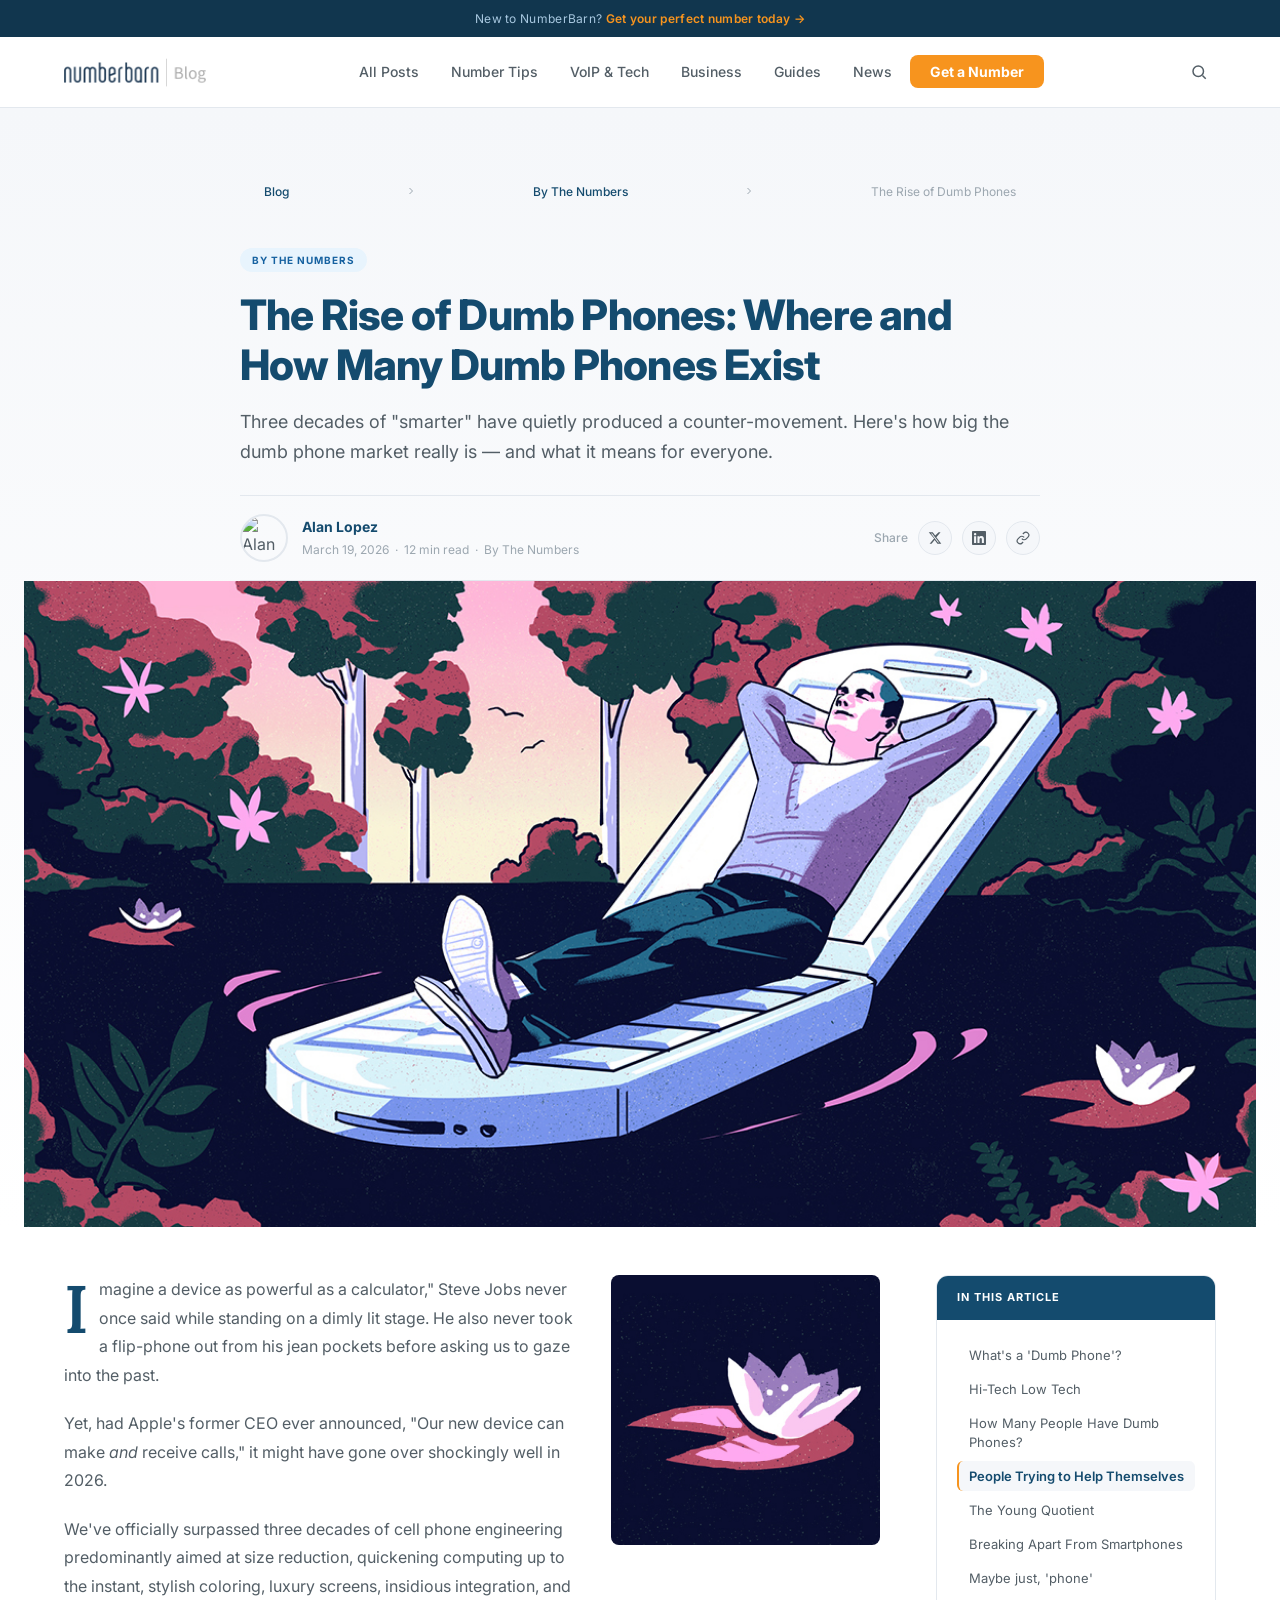
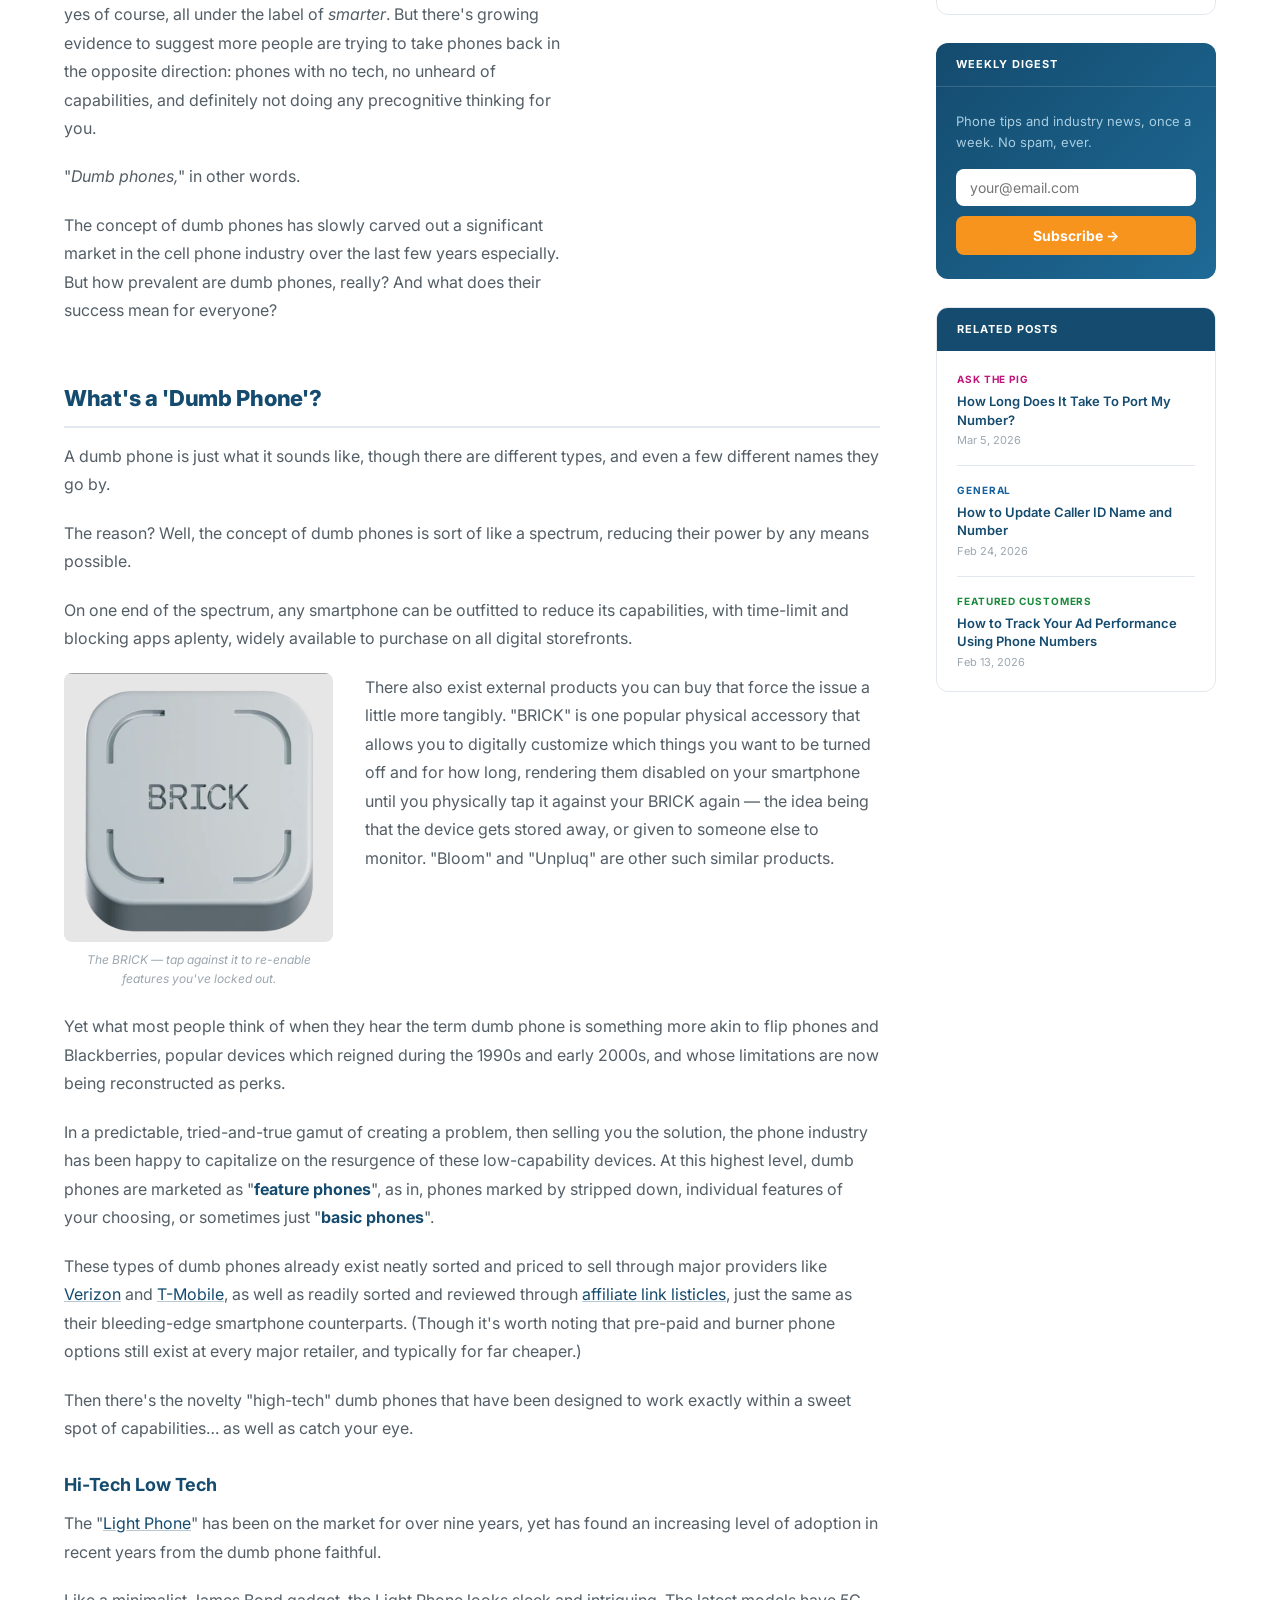
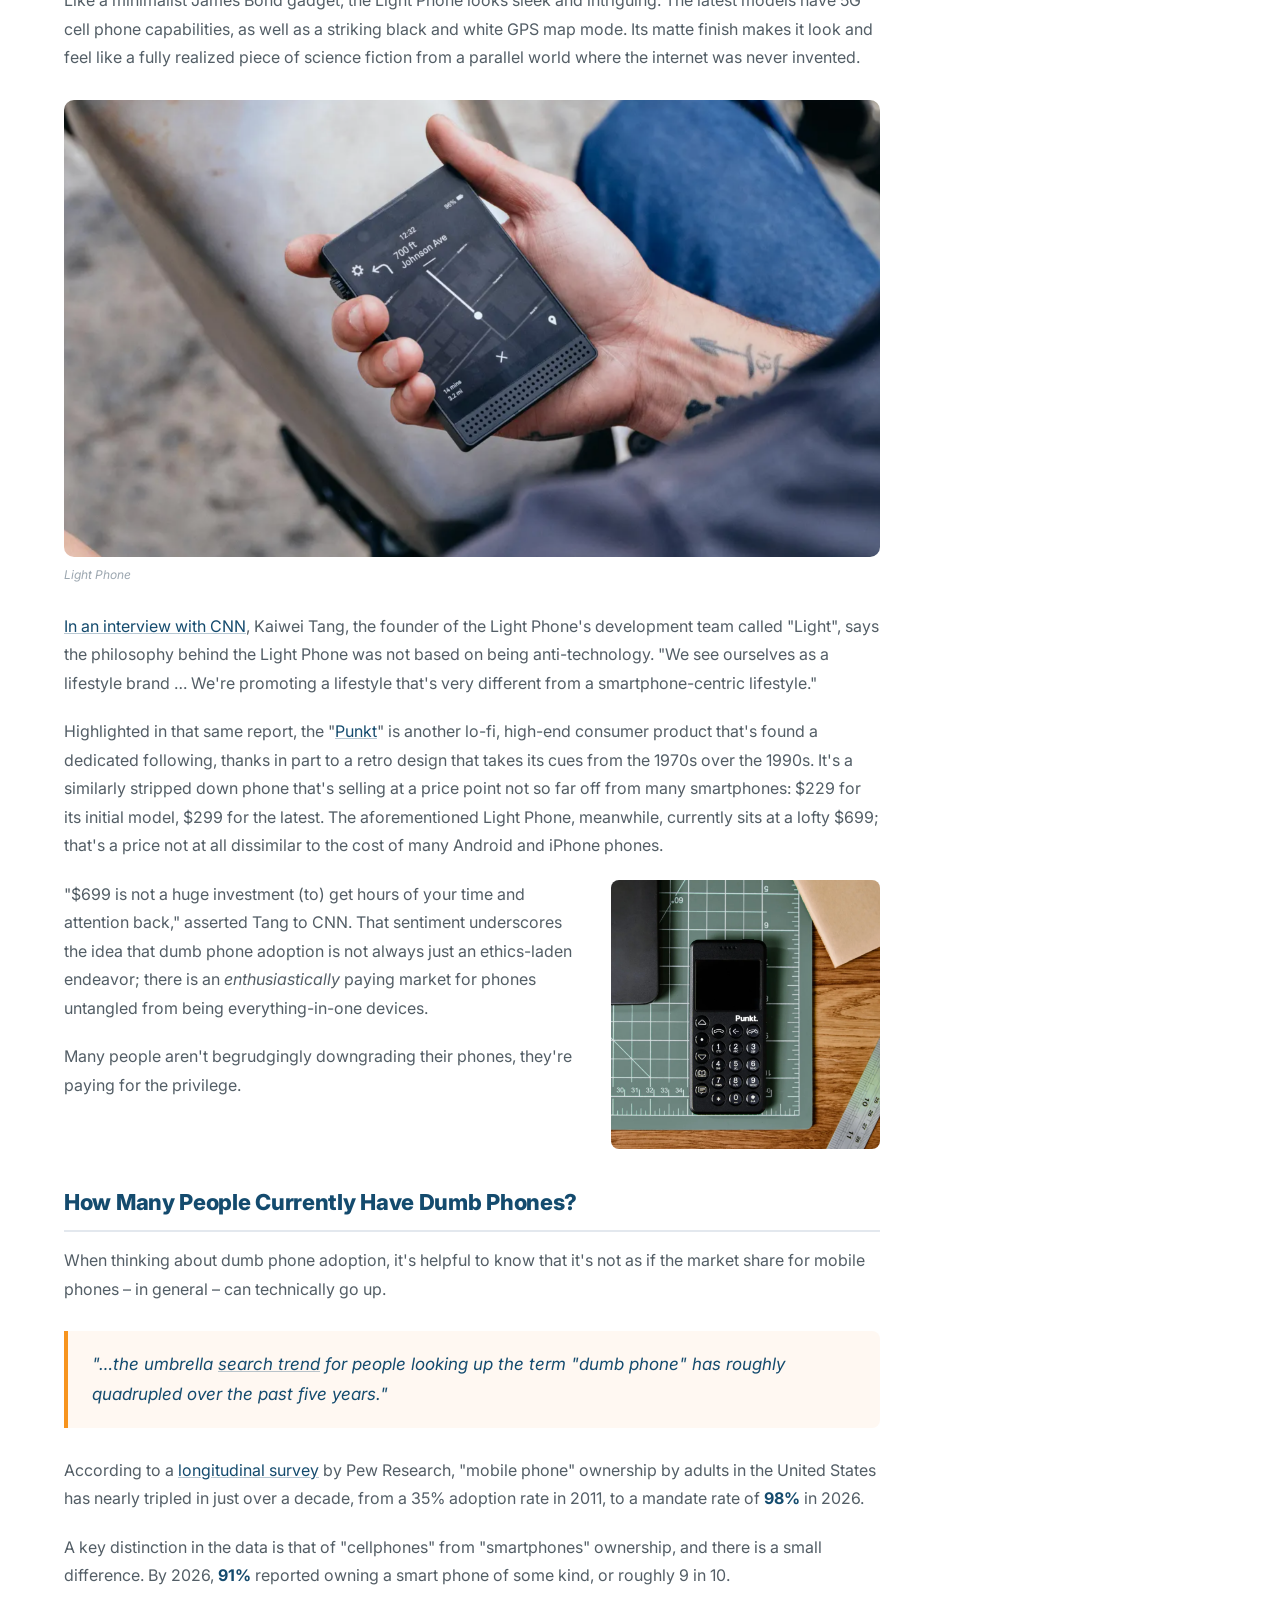
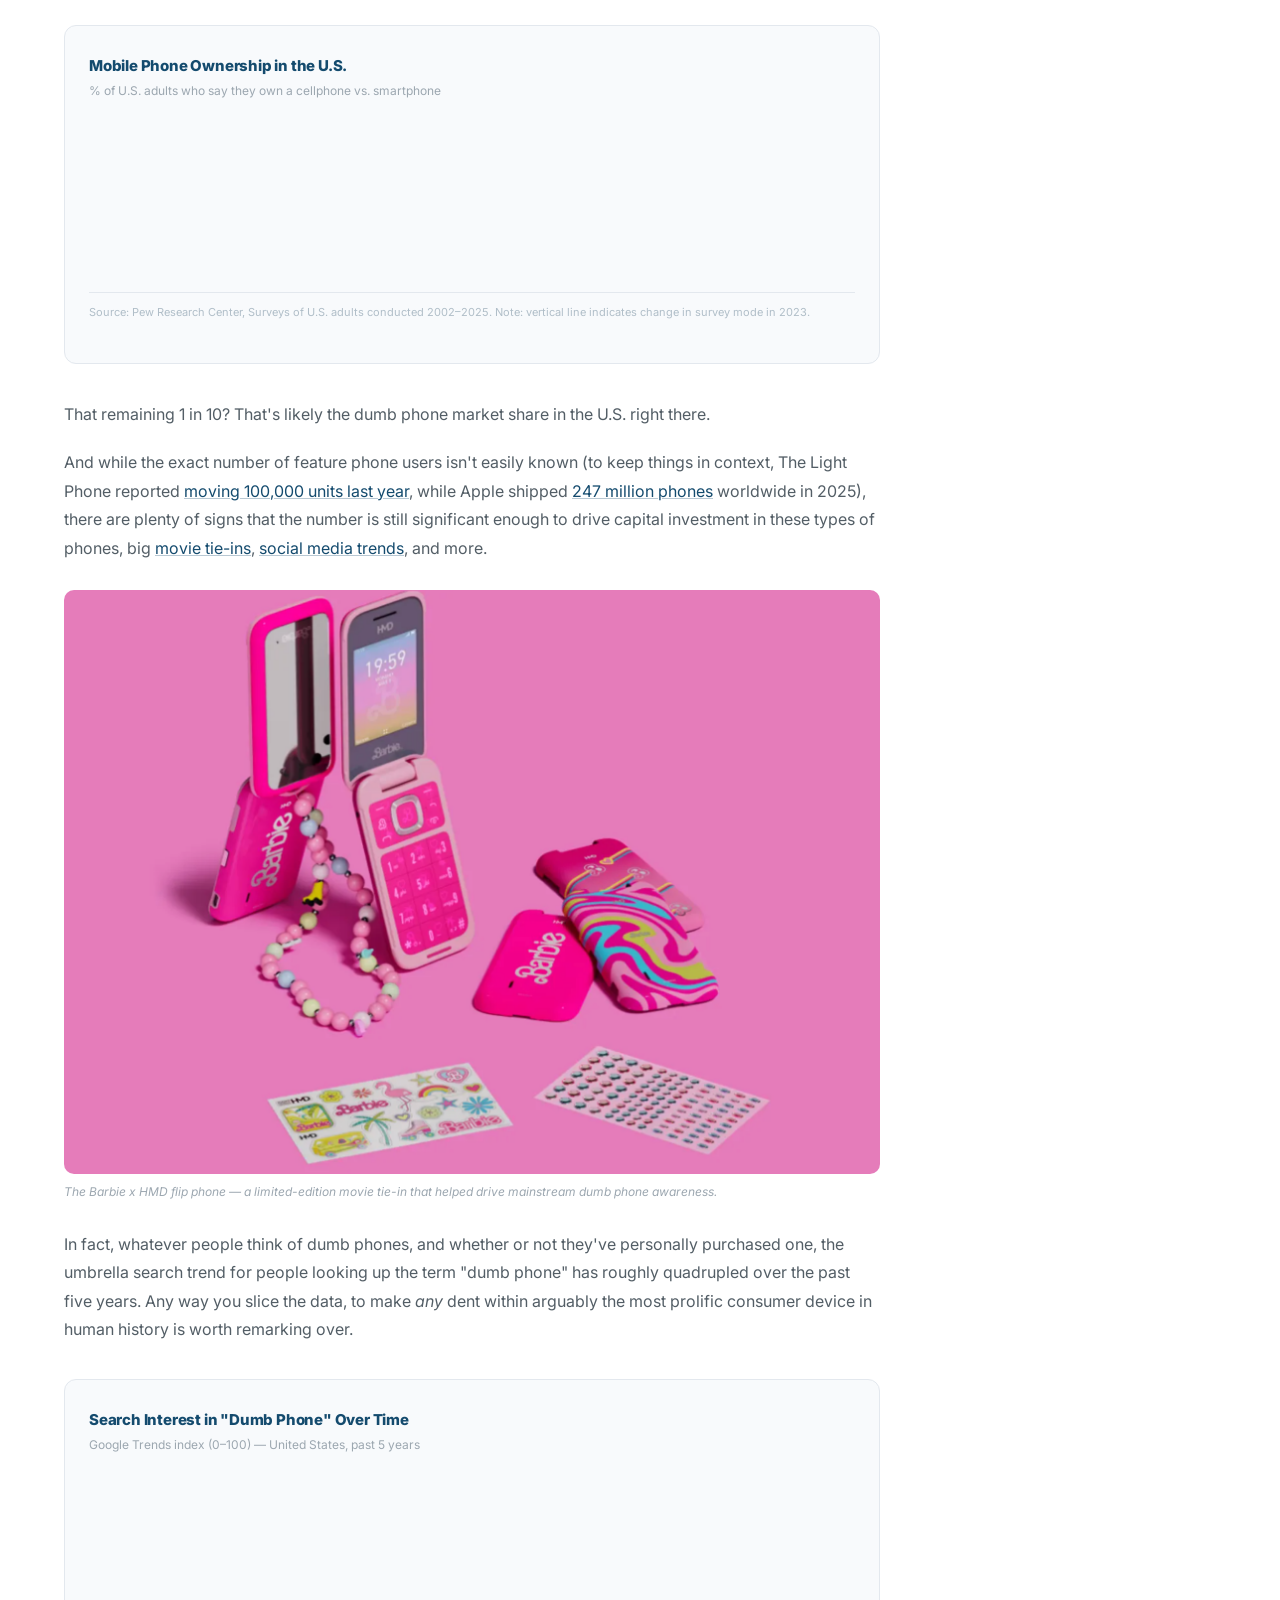
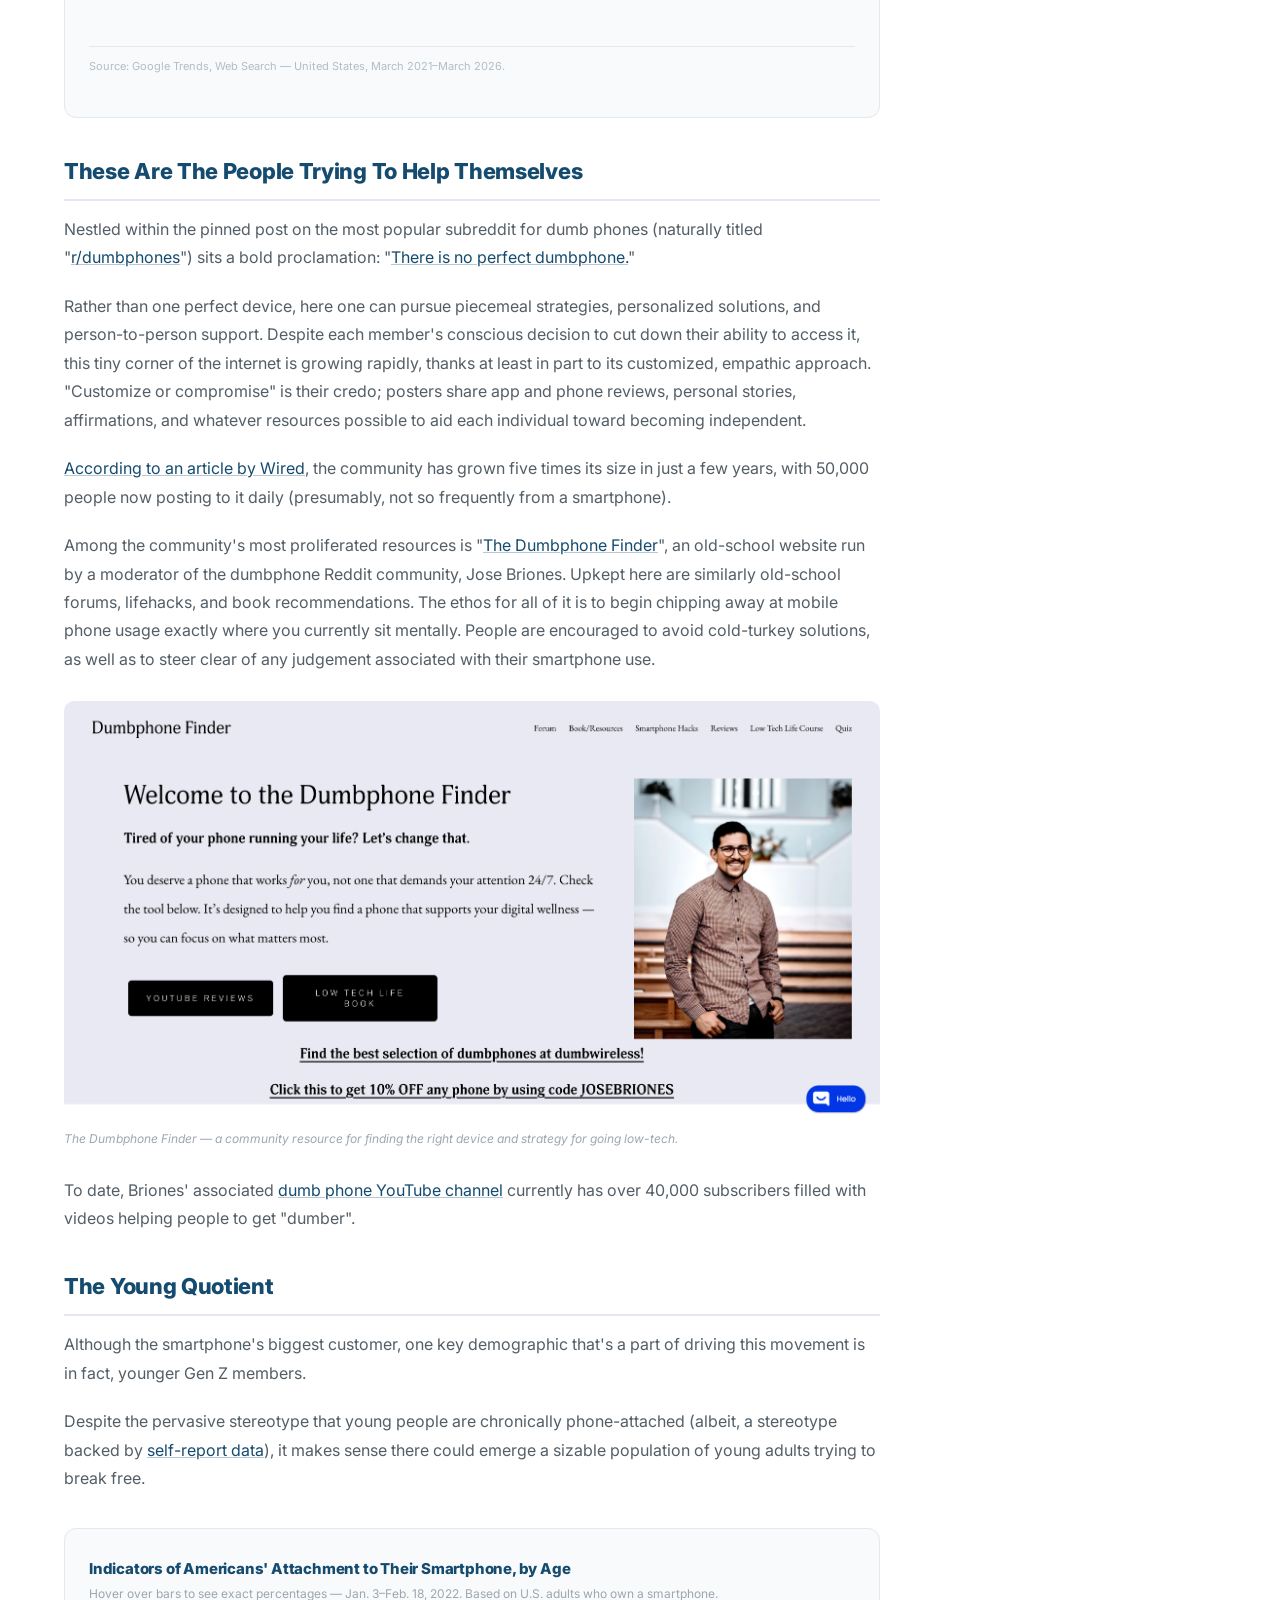
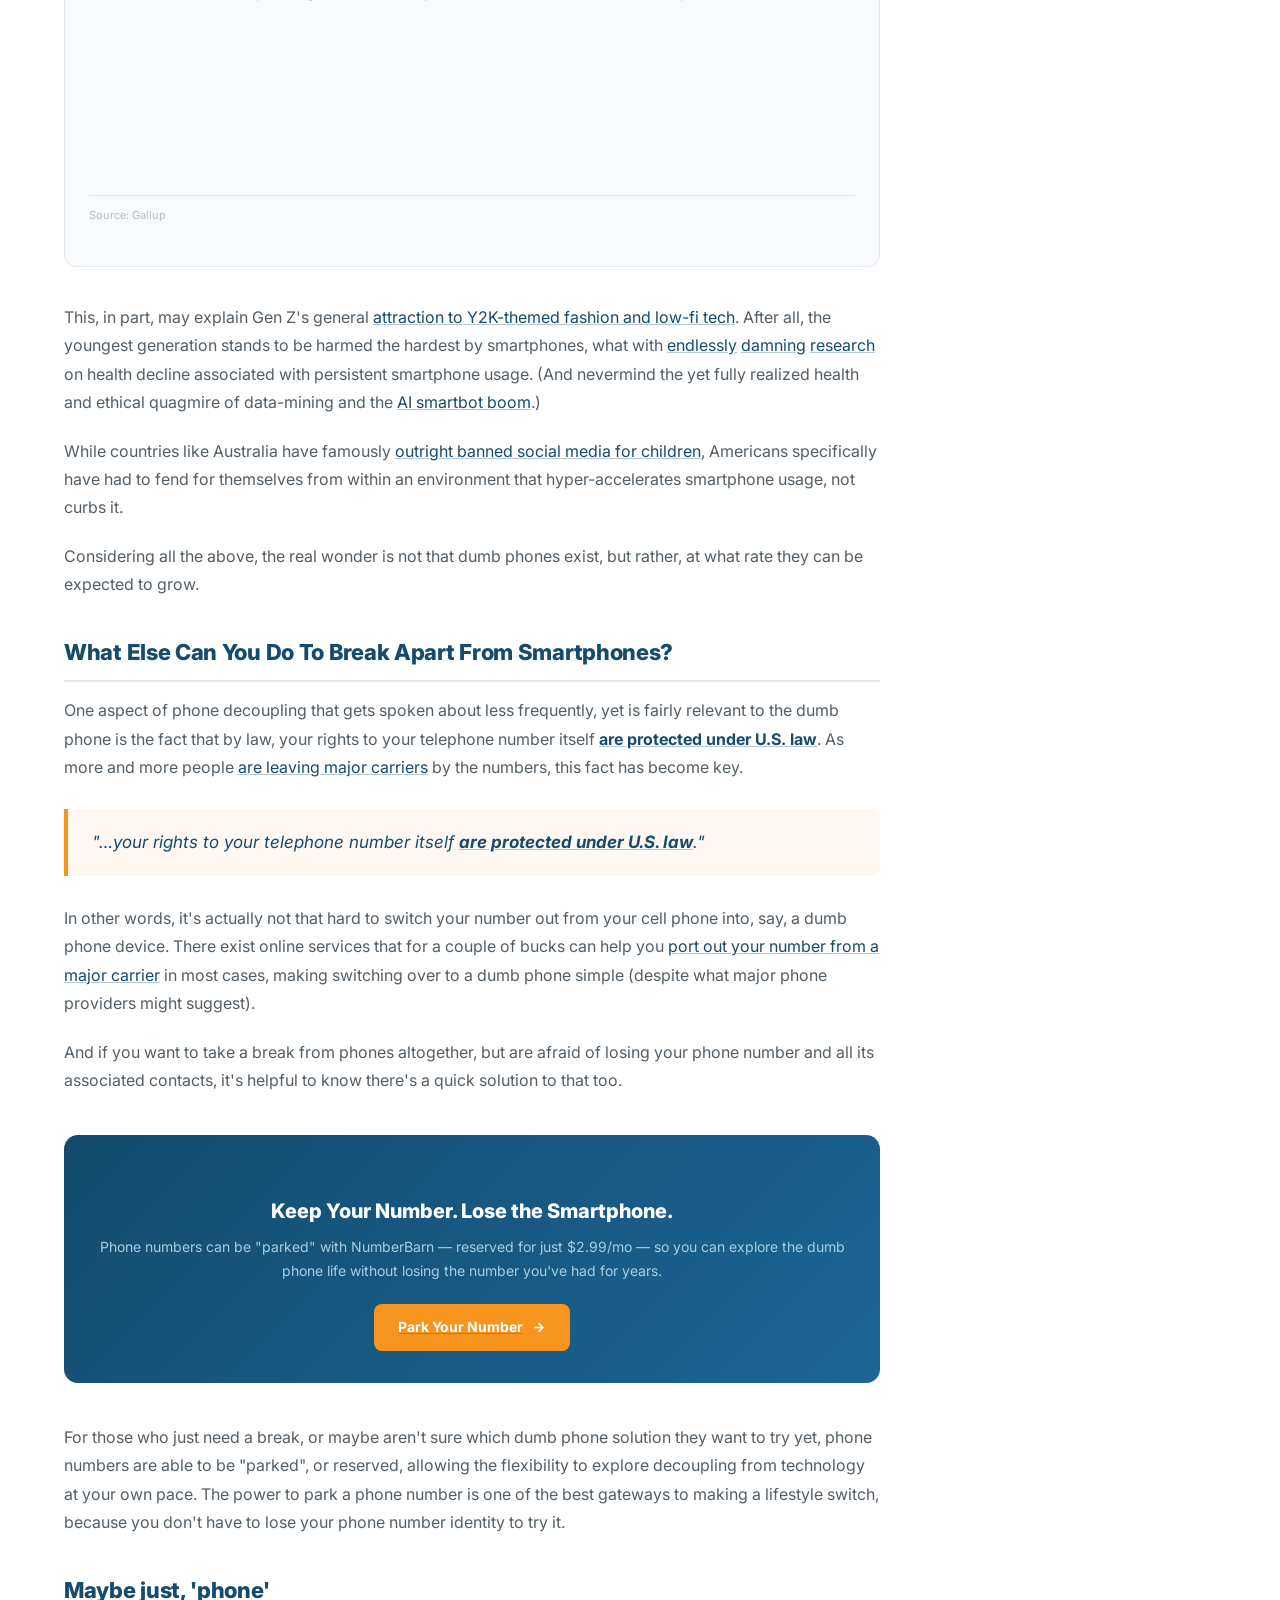
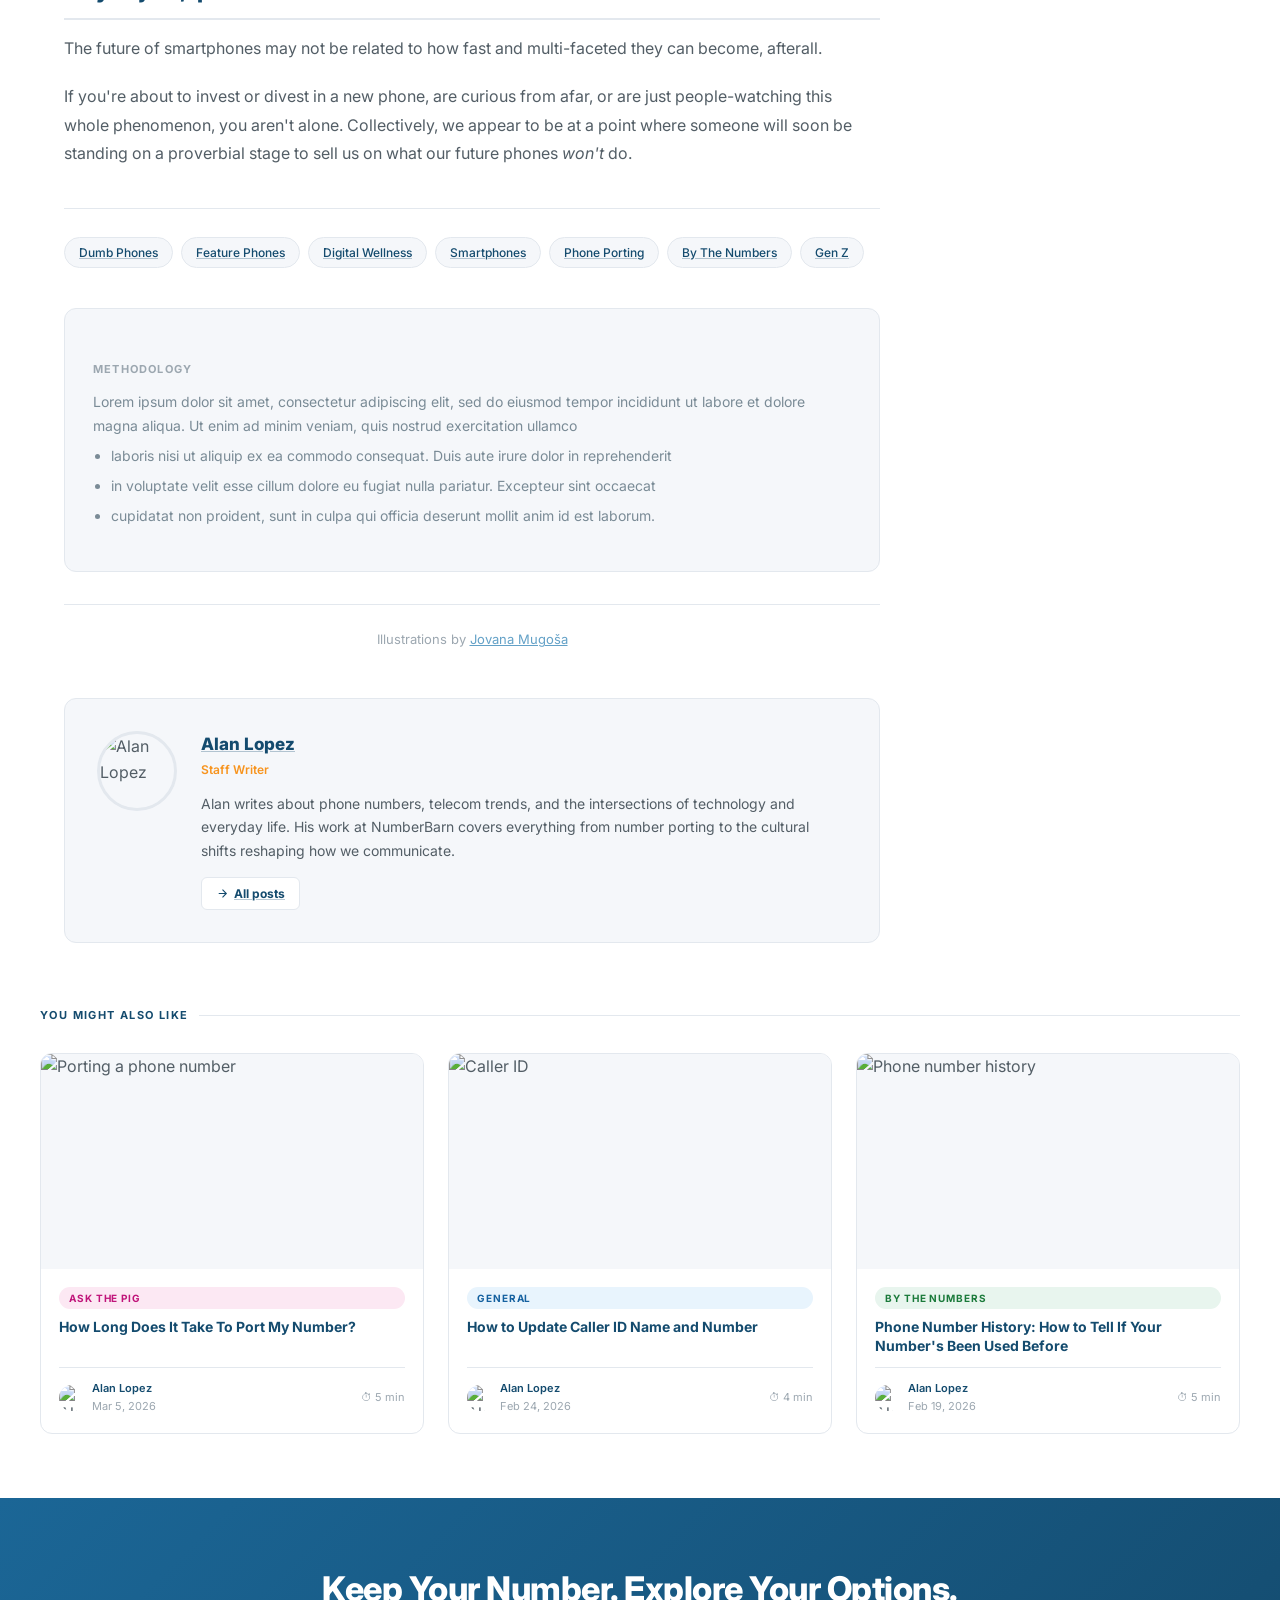
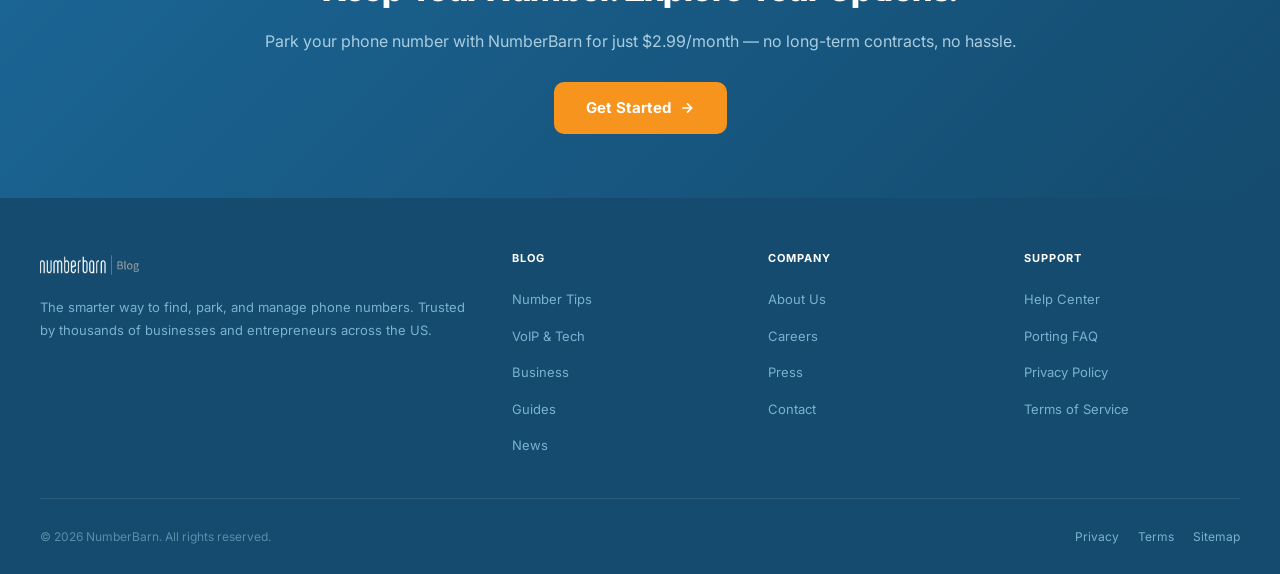
==== commit 760173a4: "Fix Hi-Tech Low Tech content and caption, remove Punkt footer note Co-Authored-By: Claude Sonnet 4.6" ====
--- a/dumb-phones.html
+++ b/dumb-phones.html
@@ -514,18 +514,17 @@
 
       <figure class="inline-img">
         <img src="assets/images/light-phone.jpg" alt="Person holding the Light Phone, showing its minimalist black and white GPS map display" />
-        <figcaption>The Light Phone II — a minimalist 5G phone with a matte finish and e-ink display.</figcaption>
+        <figcaption>Light Phone</figcaption>
       </figure>
 
       <p><a href="#">In an interview with CNN</a>, Kaiwei Tang, the founder of the Light Phone's development team called "Light", says the philosophy behind the Light Phone was not based on being anti-technology. "We see ourselves as a lifestyle brand … We're promoting a lifestyle that's very different from a smartphone-centric lifestyle."</p>
 
-      <p>Highlighted in that same report, the "<a href="#">Punkt</a>" is another lo-fi, high-end consumer product that's found a dedicated following, thanks in part to a retro design that takes its cues from the 1970s over the 1990s. It's a similarly stripped down phone that's selling at a price point not so far off from many smartphones: $229 for its initial model, $299 for the latest. The aforementioned Light Phone, meanwhile, currently sits at a lofty $699 — a price not at all dissimilar to the cost of many Android and iPhone phones.</p>
+      <p>Highlighted in that same report, the "<a href="#">Punkt</a>" is another lo-fi, high-end consumer product that's found a dedicated following, thanks in part to a retro design that takes its cues from the 1970s over the 1990s. It's a similarly stripped down phone that's selling at a price point not so far off from many smartphones: $229 for its initial model, $299 for the latest. The aforementioned Light Phone, meanwhile, currently sits at a lofty $699; that's a price not at all dissimilar to the cost of many Android and iPhone phones.</p>
 
       <div class="inline-wrap">
         <div class="inline-text">
-          <p>That sentiment underscores the idea that dumb phone adoption is not always just an ethics-laden endeavor; there is an <em>enthusiastically</em> paying market for phones untangled from being everything-in-one devices. Many people aren't begrudgingly downgrading their phones, they're paying for the privilege.</p>
-          <p>"$699 is not a huge investment (to) get hours of your time and attention back." — Kaiwei Tang, Light Phone founder, to CNN</p>
-          <p class="inline-note">The Punkt MP02 — retro design, stripped-down features.</p>
+          <p>"$699 is not a huge investment (to) get hours of your time and attention back," asserted Tang to CNN. That sentiment underscores the idea that dumb phone adoption is not always just an ethics-laden endeavor; there is an <em>enthusiastically</em> paying market for phones untangled from being everything-in-one devices.</p>
+          <p>Many people aren't begrudgingly downgrading their phones, they're paying for the privilege.</p>
         </div>
         <div class="inline-float">
           <img src="assets/images/punkt-phone.jpg" alt="Punkt MP02 dumb phone on a desk" />
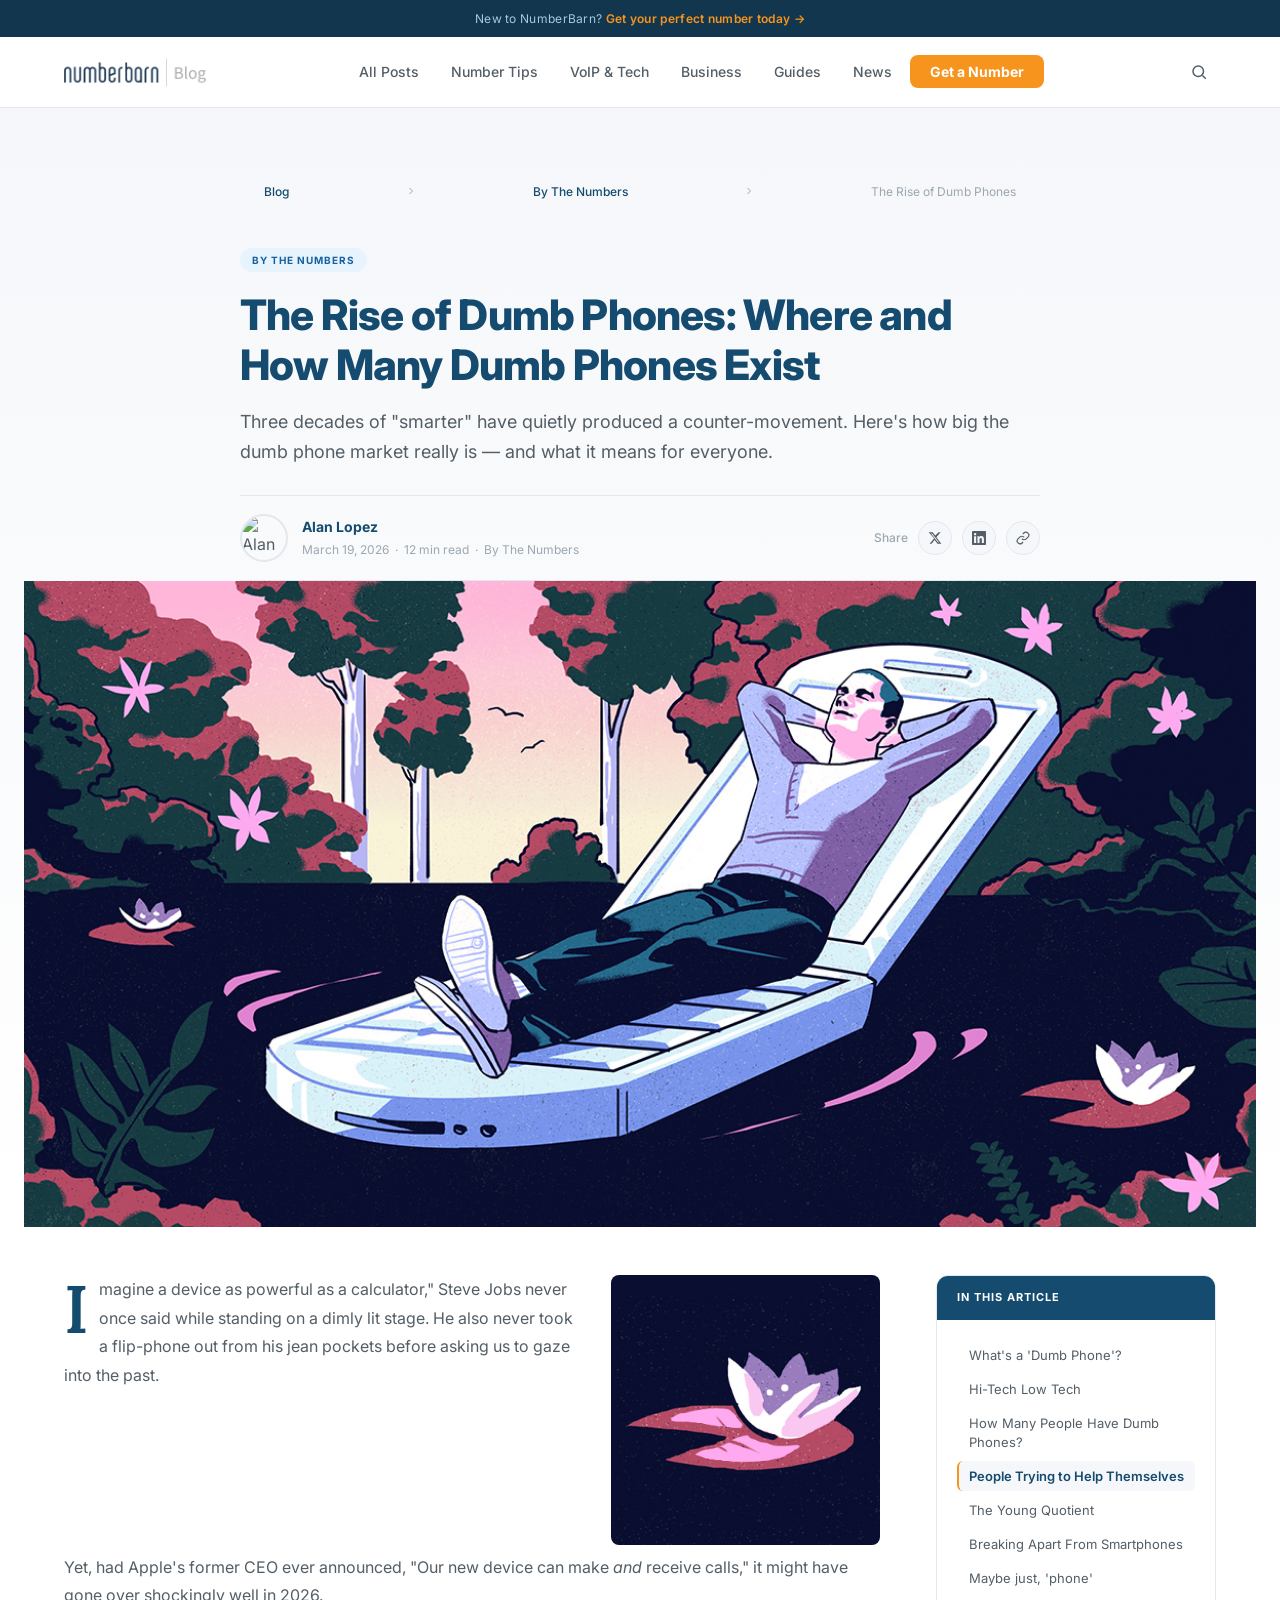
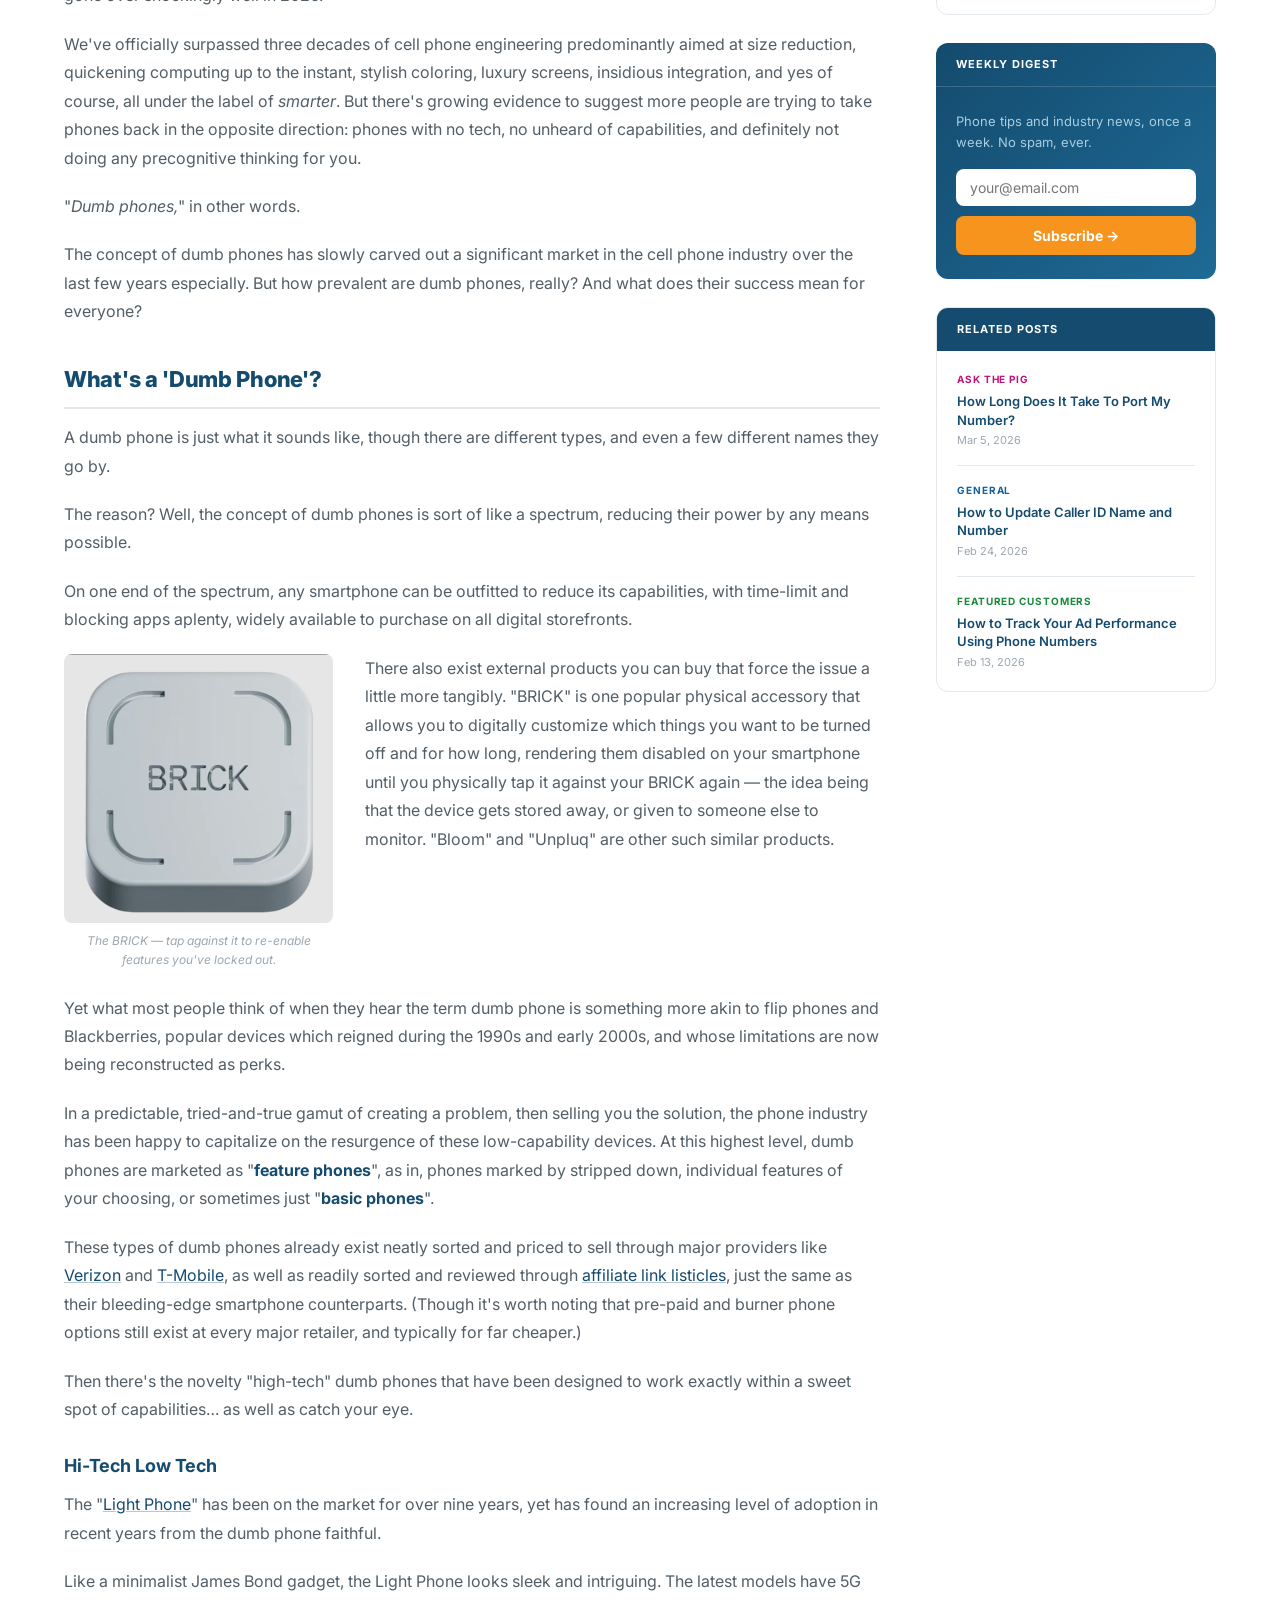
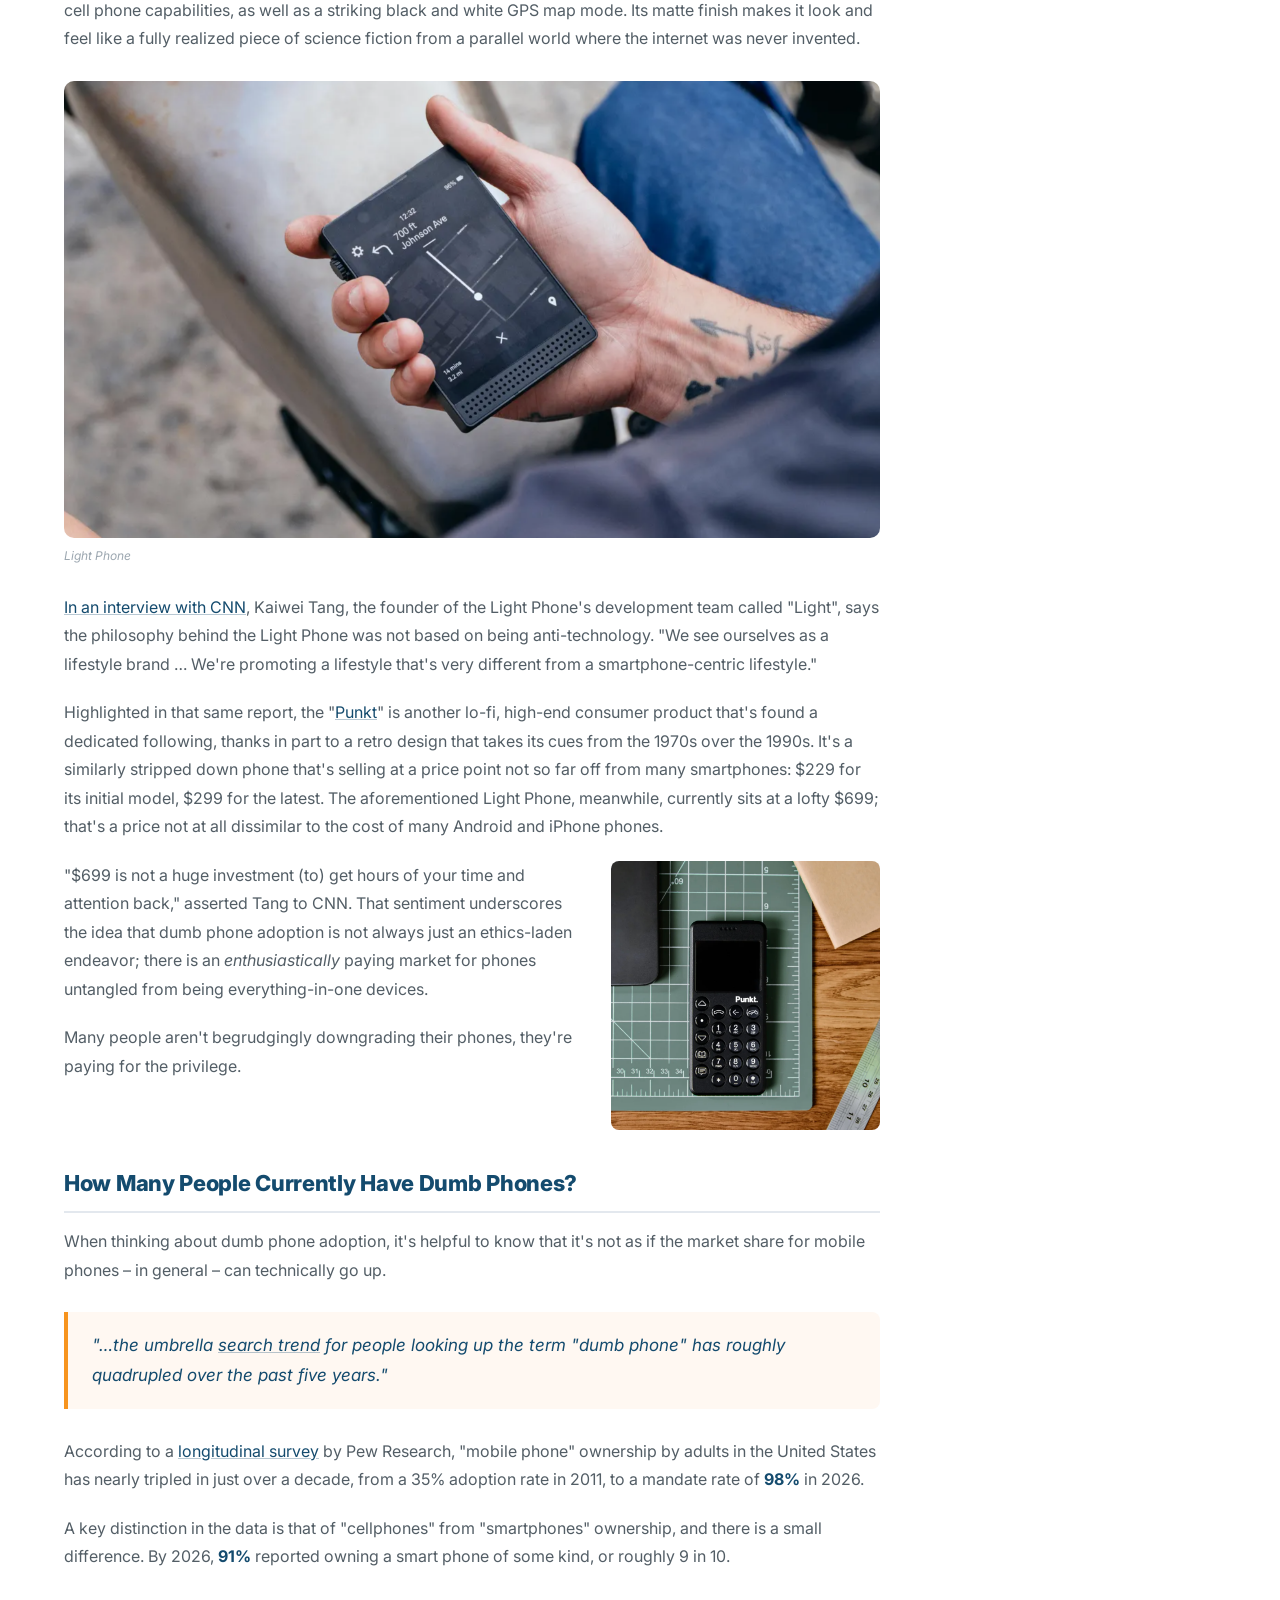
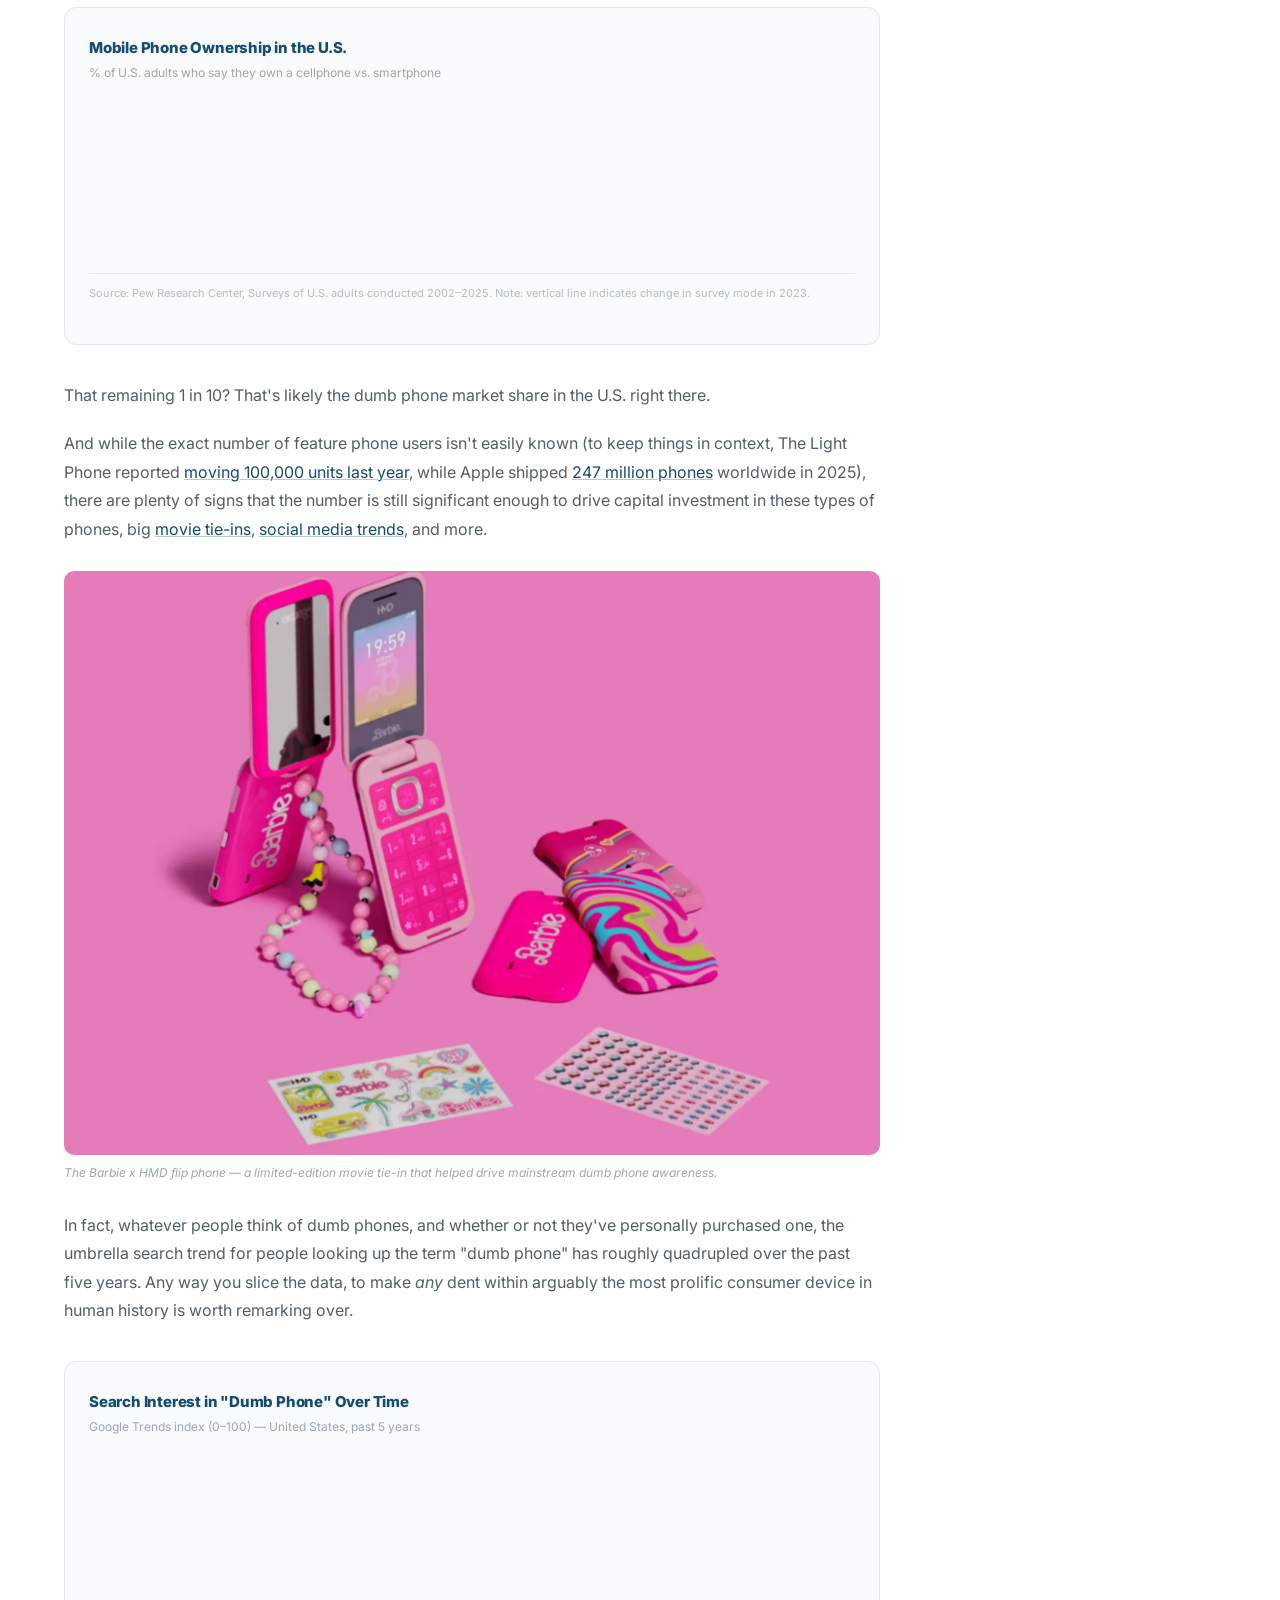
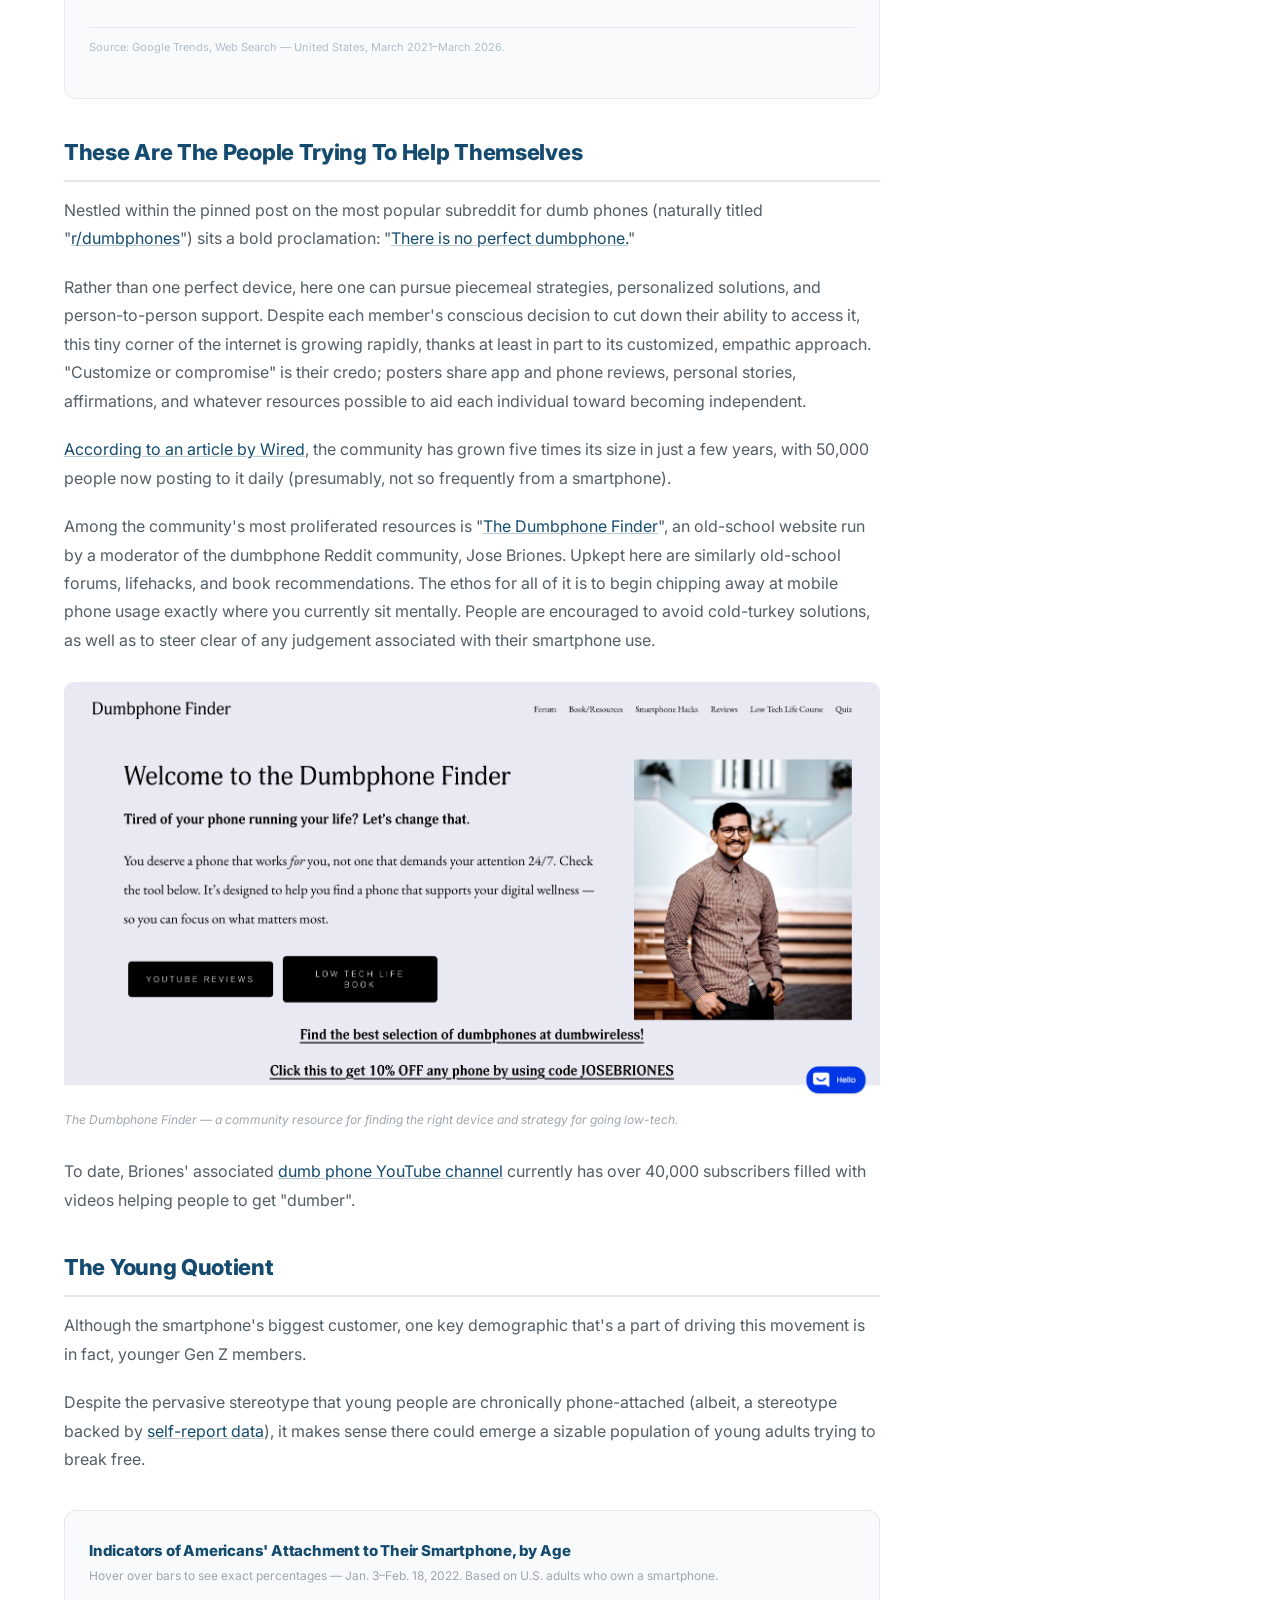
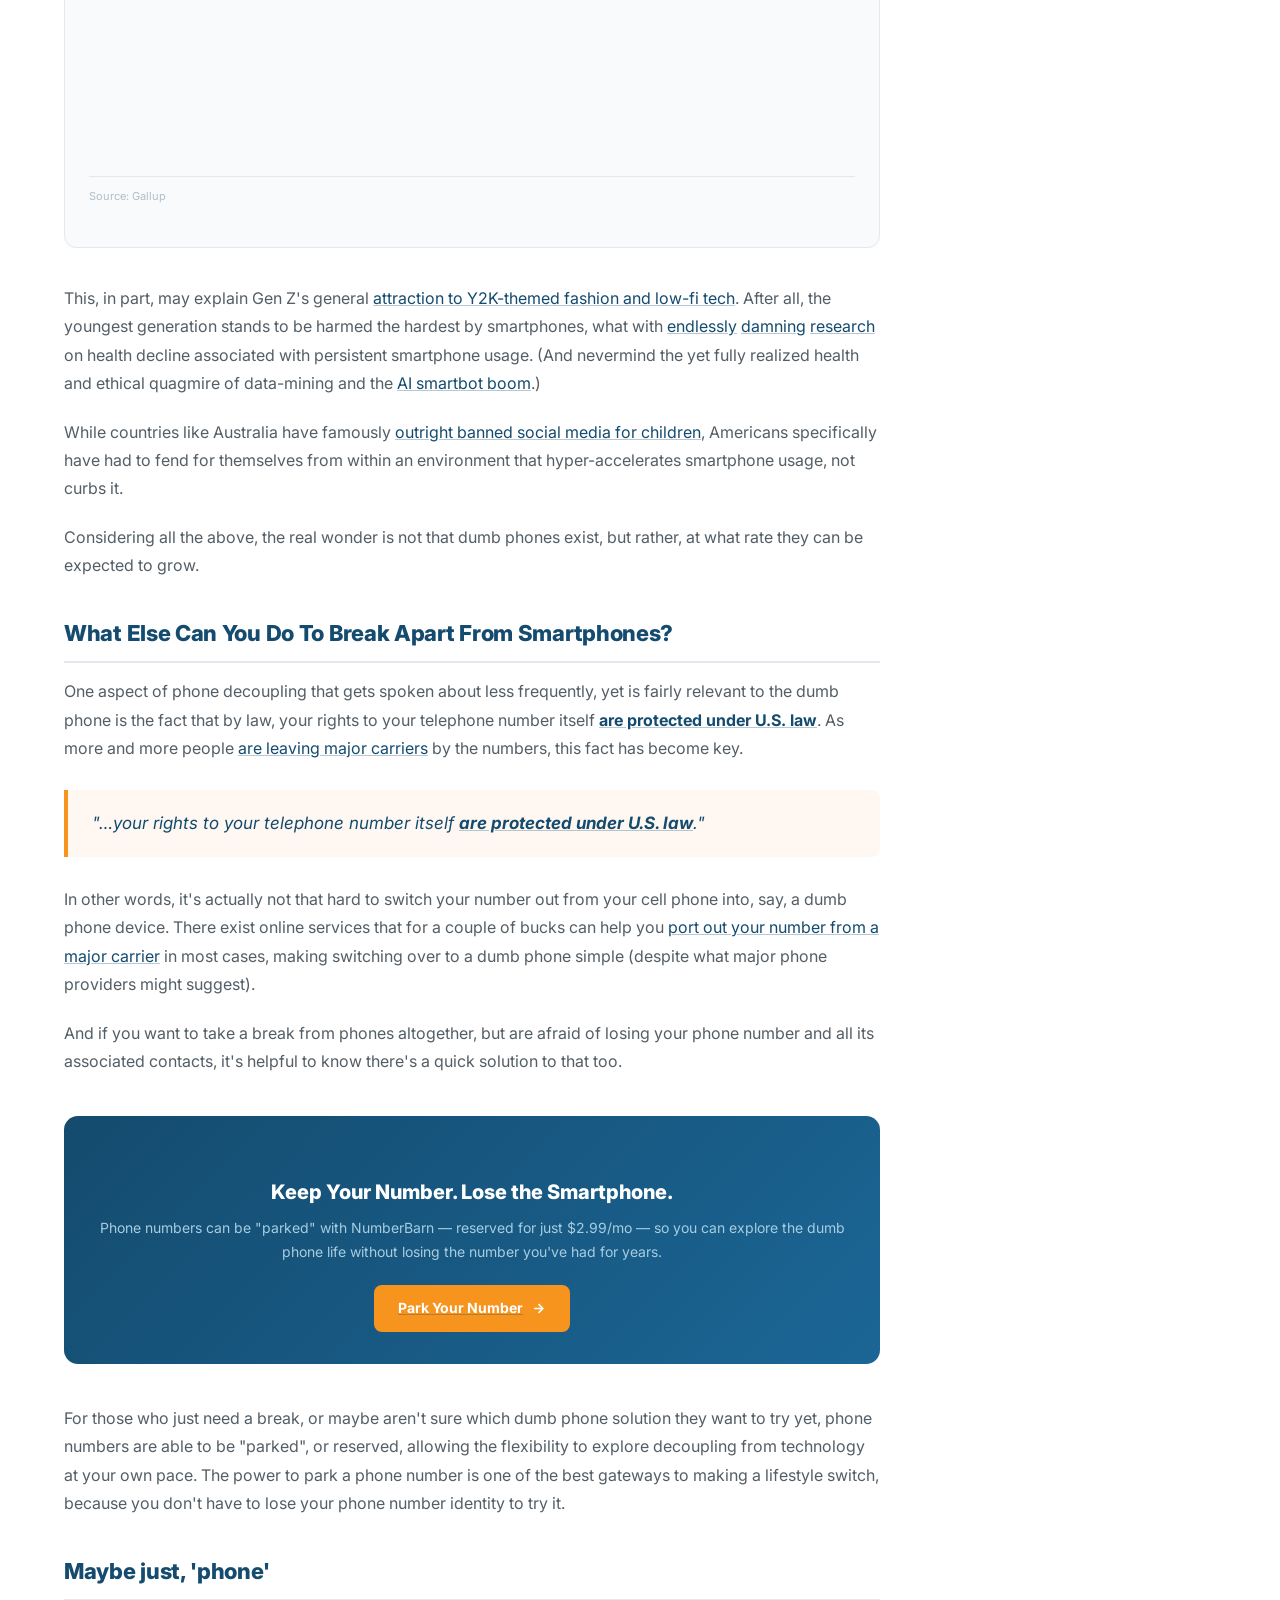
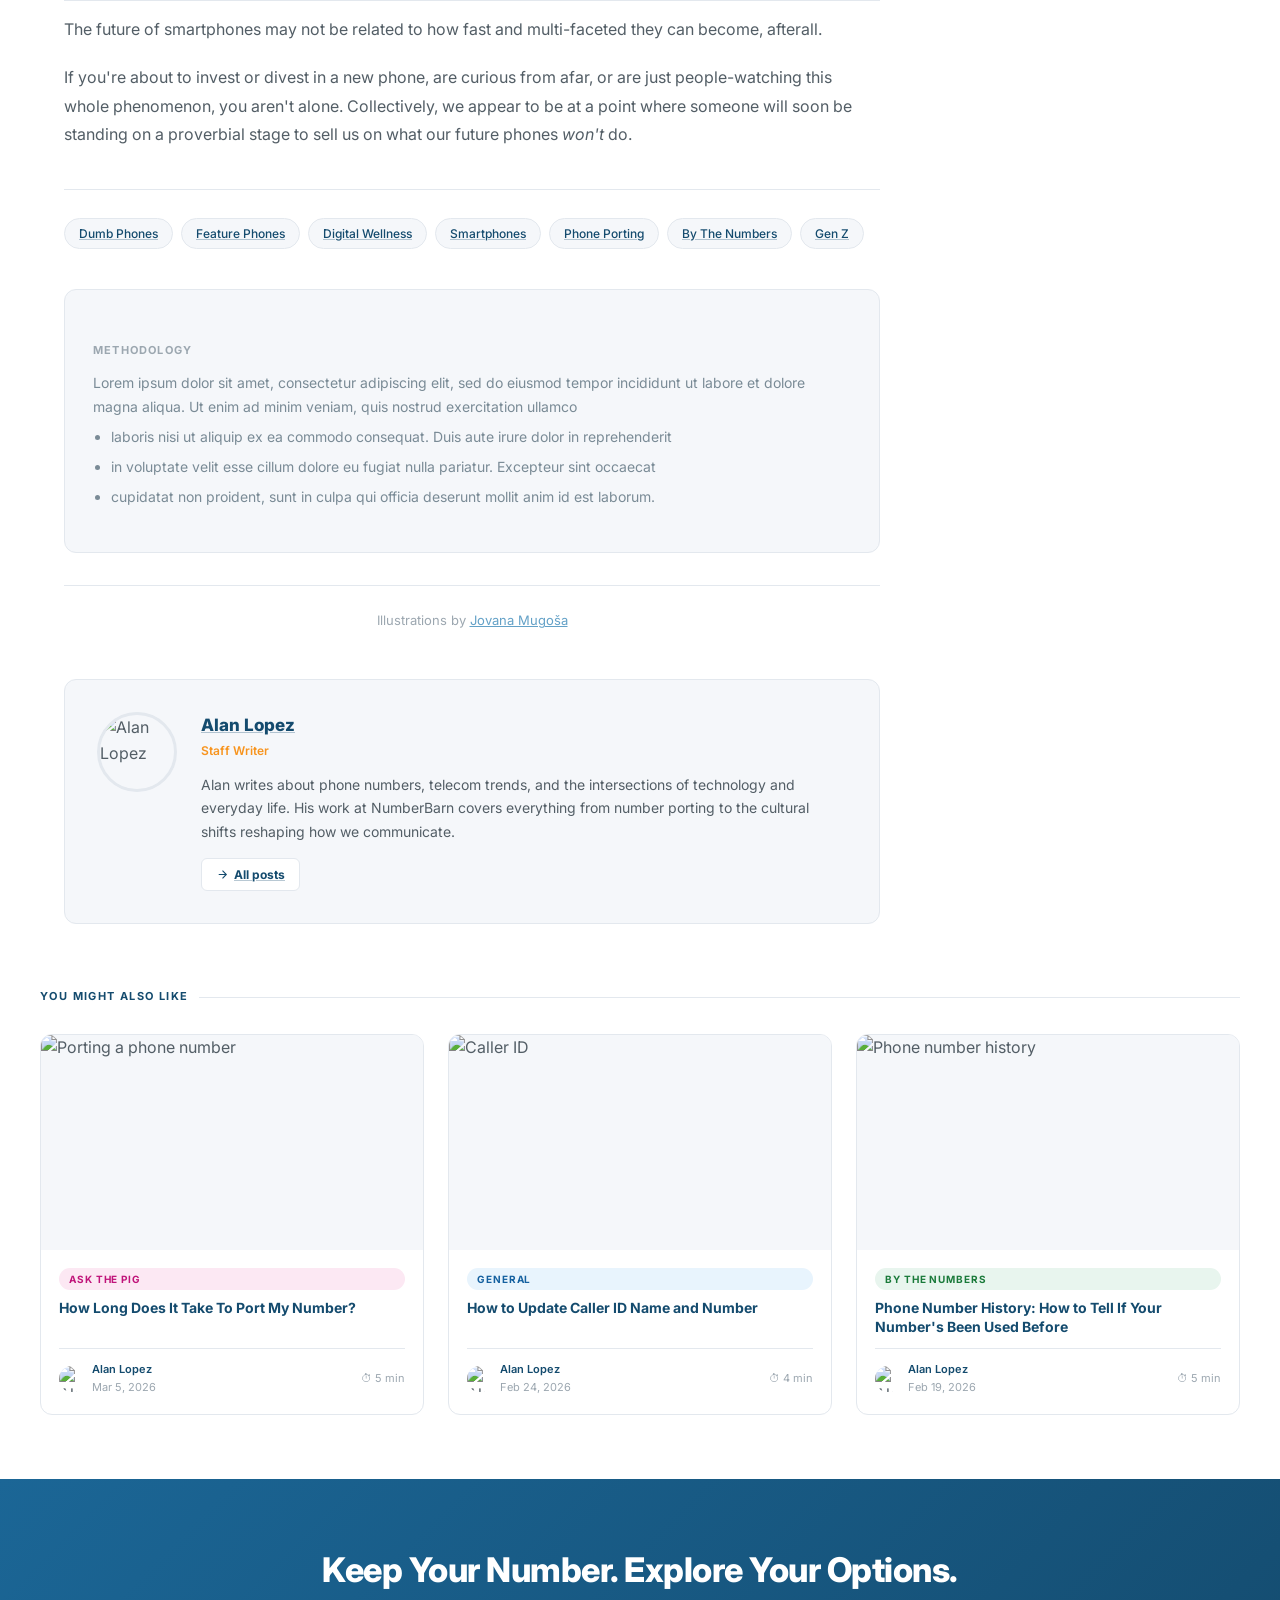
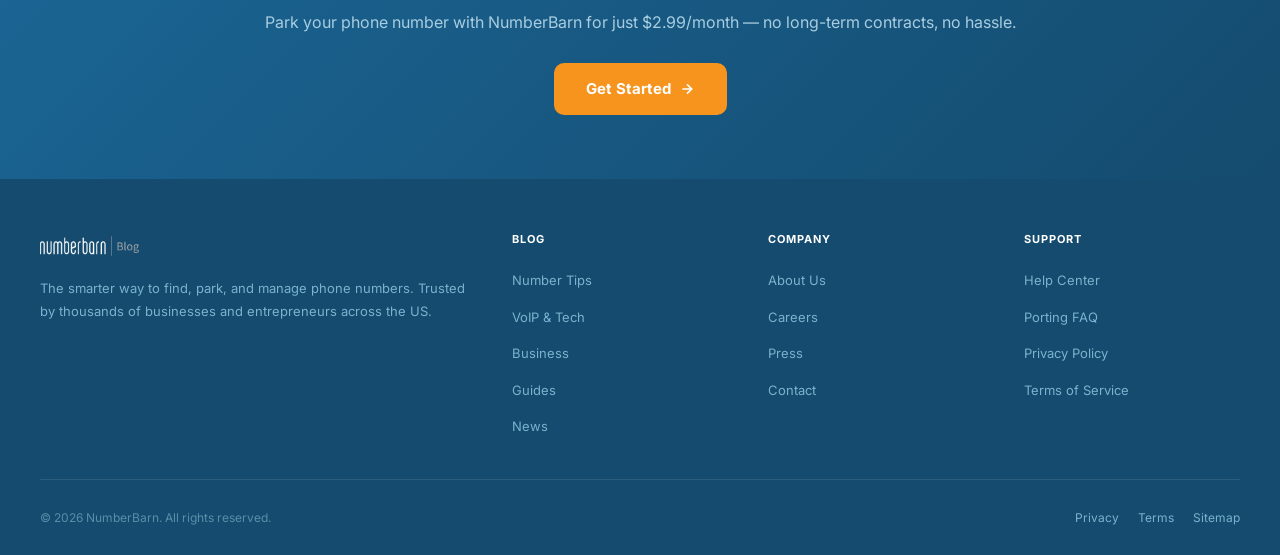
==== commit b5335cb5: "Limit spot illustration wrap to first paragraph only Co-Authored-By: Claude Sonnet 4.6 <noreply@anth" ====
--- a/dumb-phones.html
+++ b/dumb-phones.html
@@ -109,6 +109,9 @@
       align-items: start;
     }
 
+    /* Prevent grid item from expanding to fit children's min-width */
+    .article-content { min-width: 0; }
+
     /* Article content typography */
     .article-content h2 {
       font-size: 22px; font-weight: 800; color: var(--navy);
@@ -245,7 +248,39 @@
     .chart-wrap .chart-source {
       font-size: 11px; color: #b0bec8; margin-top: 14px; border-top: 1px solid var(--border); padding-top: 10px;
     }
-    .chart-canvas-wrap { position: relative; width: 100%; }
+    .chart-canvas-wrap { overflow-x: auto; -webkit-overflow-scrolling: touch; }
+    .chart-inner { min-width: 560px; position: relative; }
+
+    /* Mobile zoom controls — hidden on desktop */
+    .chart-zoom {
+      display: none;
+      align-items: center;
+      justify-content: center;
+      gap: 10px;
+      margin-top: 14px;
+      padding-top: 12px;
+      border-top: 1px solid var(--border);
+    }
+    .chart-zoom-btn {
+      width: 34px; height: 34px;
+      border-radius: 8px;
+      border: 1px solid var(--border);
+      background: var(--white);
+      color: var(--navy);
+      font-size: 20px;
+      line-height: 1;
+      font-weight: 700;
+      font-family: 'Inter', sans-serif;
+      cursor: pointer;
+      display: flex; align-items: center; justify-content: center;
+      transition: background .15s, color .15s, border-color .15s;
+      user-select: none;
+    }
+    .chart-zoom-btn:active { background: var(--navy); color: #fff; border-color: var(--navy); }
+    .chart-zoom-label { font-size: 11px; font-weight: 600; color: #9ca7b0; text-transform: uppercase; letter-spacing: 1.2px; }
+    @media (max-width: 768px) {
+      .chart-zoom { display: flex; }
+    }
 
     /* Drop cap */
     .intro-text p:first-child::first-letter {
@@ -462,23 +497,23 @@
     <!-- MAIN CONTENT -->
     <article class="article-content">
 
-      <!-- Intro grid: text left, spot illustration right (stacks below on mobile) -->
+      <!-- Intro grid: first paragraph left, spot illustration right -->
       <div class="intro-wrap">
         <div class="intro-text">
           <p>Imagine a device as powerful as a calculator," Steve Jobs never once said while standing on a dimly lit stage. He also never took a flip-phone out from his jean pockets before asking us to gaze into the past.</p>
-
-          <p>Yet, had Apple's former CEO ever announced, "Our new device can make <em>and</em> receive calls," it might have gone over shockingly well in 2026.</p>
-
-          <p>We've officially surpassed three decades of cell phone engineering predominantly aimed at size reduction, quickening computing up to the instant, stylish coloring, luxury screens, insidious integration, and yes of course, all under the label of <em>smarter</em>. But there's growing evidence to suggest more people are trying to take phones back in the opposite direction: phones with no tech, no unheard of capabilities, and definitely not doing any precognitive thinking for you.</p>
-
-          <p>"<em>Dumb phones,</em>" in other words.</p>
-
-          <p>The concept of dumb phones has slowly carved out a significant market in the cell phone industry over the last few years especially. But how prevalent are dumb phones, really? And what does their success mean for everyone?</p>
         </div>
         <div class="spot-float">
           <img src="assets/images/dumb-phones-spot.jpg" alt="Lotus flower spot illustration" />
         </div>
       </div>
+
+      <p>Yet, had Apple's former CEO ever announced, "Our new device can make <em>and</em> receive calls," it might have gone over shockingly well in 2026.</p>
+
+      <p>We've officially surpassed three decades of cell phone engineering predominantly aimed at size reduction, quickening computing up to the instant, stylish coloring, luxury screens, insidious integration, and yes of course, all under the label of <em>smarter</em>. But there's growing evidence to suggest more people are trying to take phones back in the opposite direction: phones with no tech, no unheard of capabilities, and definitely not doing any precognitive thinking for you.</p>
+
+      <p>"<em>Dumb phones,</em>" in other words.</p>
+
+      <p>The concept of dumb phones has slowly carved out a significant market in the cell phone industry over the last few years especially. But how prevalent are dumb phones, really? And what does their success mean for everyone?</p>
 
       <h2 id="whats-a-dumb-phone">What's a 'Dumb Phone'?</h2>
 
@@ -547,7 +582,12 @@
         <h4>Mobile Phone Ownership in the U.S.</h4>
         <p class="chart-sub">% of U.S. adults who say they own a cellphone vs. smartphone</p>
         <div class="chart-canvas-wrap">
-          <canvas id="pewChart"></canvas>
+          <div class="chart-inner" id="pewInner"><canvas id="pewChart"></canvas></div>
+        </div>
+        <div class="chart-zoom">
+          <button class="chart-zoom-btn" onclick="zoomChart('pewInner',-1)" aria-label="Zoom out">−</button>
+          <span class="chart-zoom-label">Zoom</span>
+          <button class="chart-zoom-btn" onclick="zoomChart('pewInner', 1)" aria-label="Zoom in">+</button>
         </div>
         <p class="chart-source">Source: Pew Research Center, Surveys of U.S. adults conducted 2002–2025. Note: vertical line indicates change in survey mode in 2023.</p>
       </div>
@@ -567,7 +607,12 @@
         <h4>Search Interest in "Dumb Phone" Over Time</h4>
         <p class="chart-sub">Google Trends index (0–100) — United States, past 5 years</p>
         <div class="chart-canvas-wrap">
-          <canvas id="trendsChart"></canvas>
+          <div class="chart-inner" id="trendsInner"><canvas id="trendsChart"></canvas></div>
+        </div>
+        <div class="chart-zoom">
+          <button class="chart-zoom-btn" onclick="zoomChart('trendsInner',-1)" aria-label="Zoom out">−</button>
+          <span class="chart-zoom-label">Zoom</span>
+          <button class="chart-zoom-btn" onclick="zoomChart('trendsInner', 1)" aria-label="Zoom in">+</button>
         </div>
         <p class="chart-source">Source: Google Trends, Web Search — United States, March 2021–March 2026.</p>
       </div>
@@ -599,7 +644,12 @@
         <h4>Indicators of Americans' Attachment to Their Smartphone, by Age</h4>
         <p class="chart-sub">Hover over bars to see exact percentages &mdash; Jan. 3–Feb. 18, 2022. Based on U.S. adults who own a smartphone.</p>
         <div class="chart-canvas-wrap">
-          <canvas id="gallupChart"></canvas>
+          <div class="chart-inner" id="gallupInner"><canvas id="gallupChart"></canvas></div>
+        </div>
+        <div class="chart-zoom">
+          <button class="chart-zoom-btn" onclick="zoomChart('gallupInner',-1)" aria-label="Zoom out">−</button>
+          <span class="chart-zoom-label">Zoom</span>
+          <button class="chart-zoom-btn" onclick="zoomChart('gallupInner', 1)" aria-label="Zoom in">+</button>
         </div>
         <p class="chart-source">Source: Gallup</p>
       </div>
@@ -869,6 +919,20 @@
       </div>
     </div>
   </footer>
+
+  <script>
+    /* ── CHART ZOOM CONTROLS (mobile) ── */
+    function zoomChart(innerId, dir) {
+      const inner = document.getElementById(innerId);
+      const current = parseInt(inner.dataset.zoom) || 560;
+      const next = Math.min(1100, Math.max(380, current + dir * 140));
+      inner.dataset.zoom = next;
+      inner.style.width = next + 'px';
+      inner.style.minWidth = next + 'px';
+      const canvas = inner.querySelector('canvas');
+      if (canvas) { const chart = Chart.getChart(canvas); if (chart) chart.resize(); }
+    }
+  </script>
 
   <script>
     /* ── TABLE OF CONTENTS ACTIVE STATE ── */
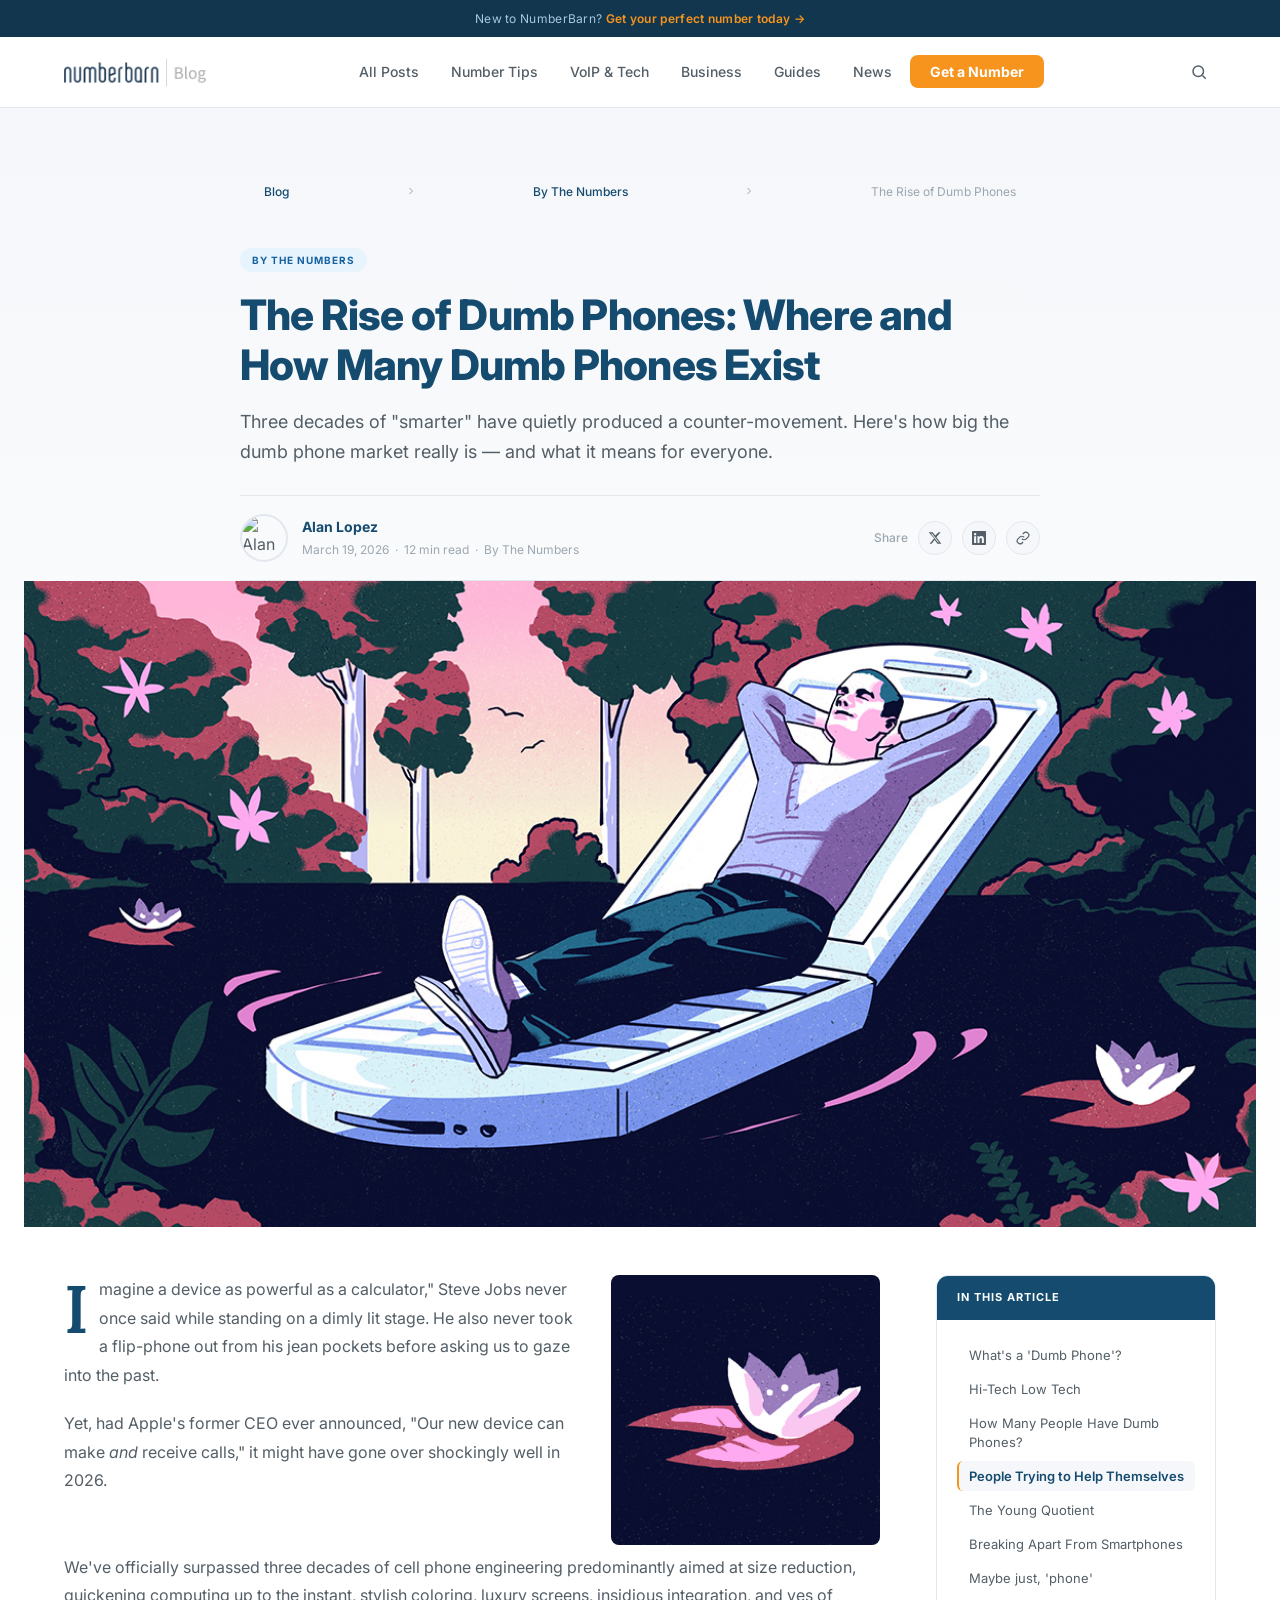
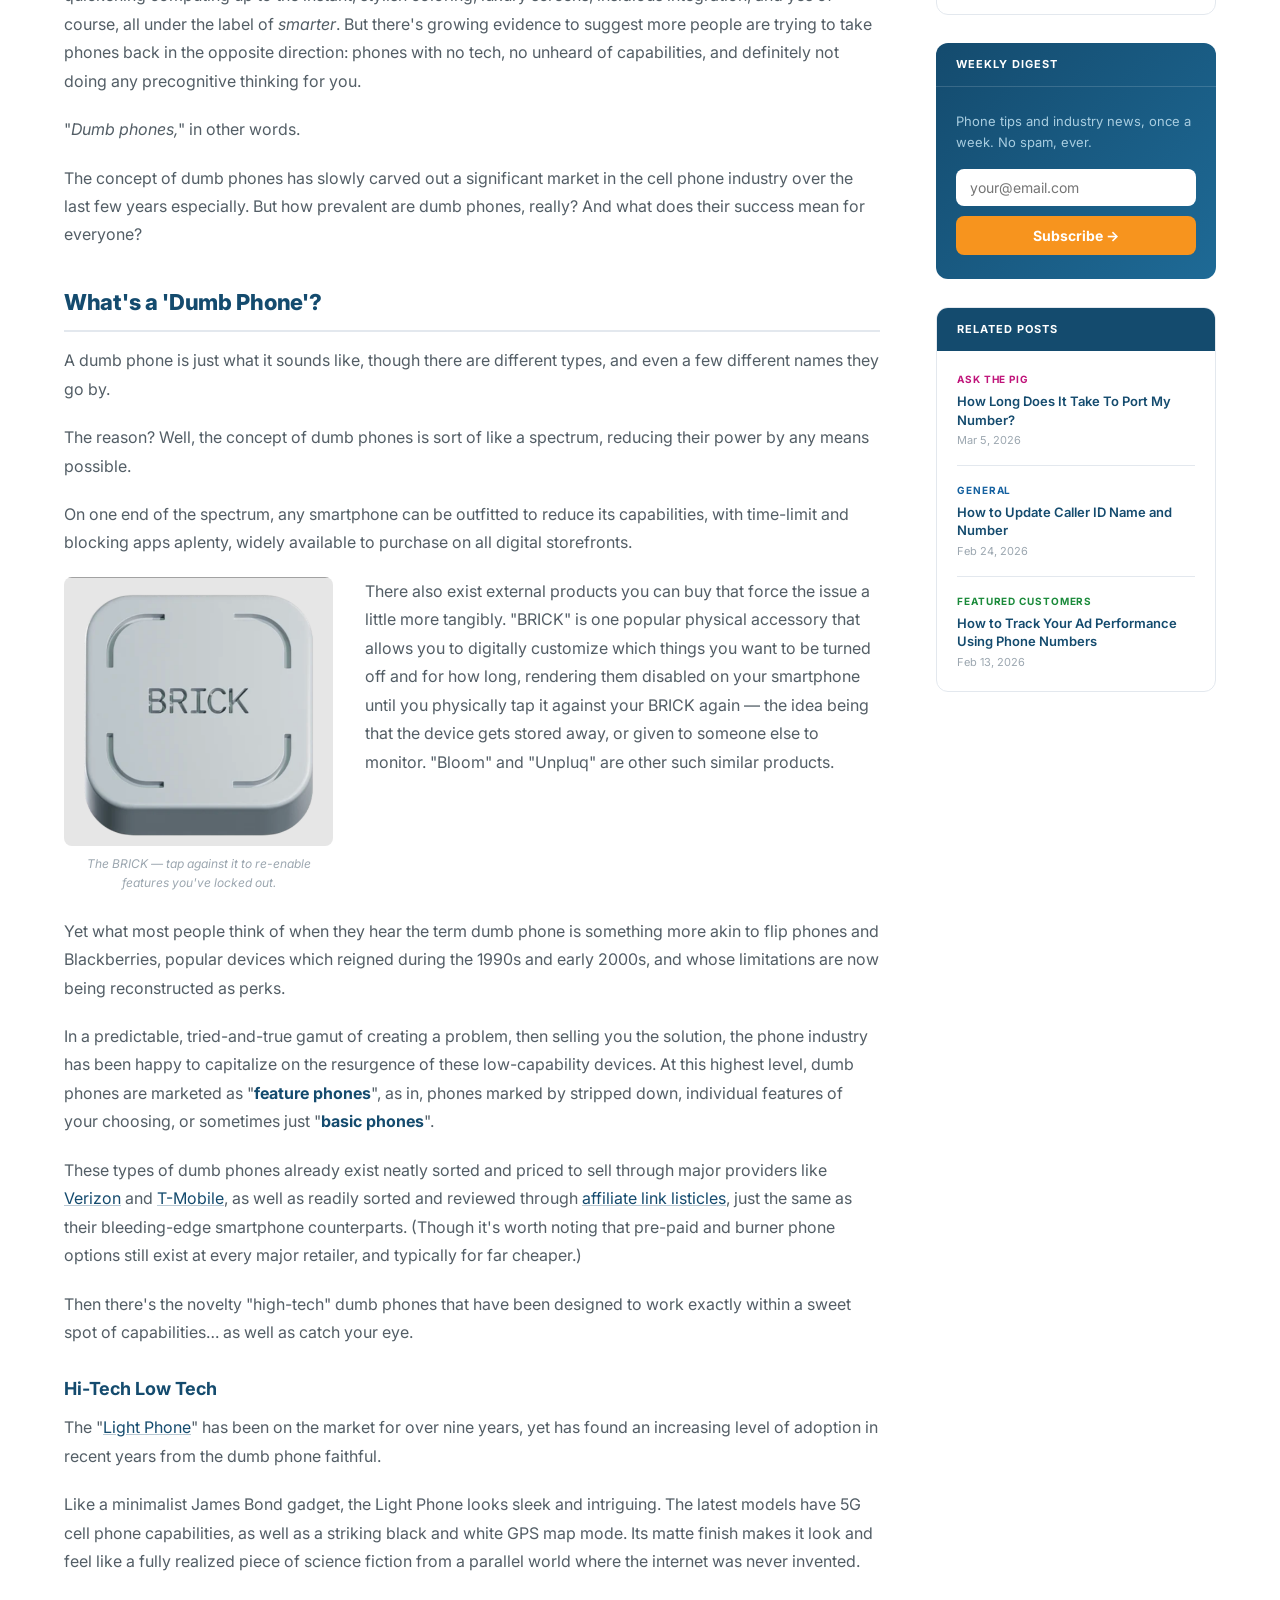
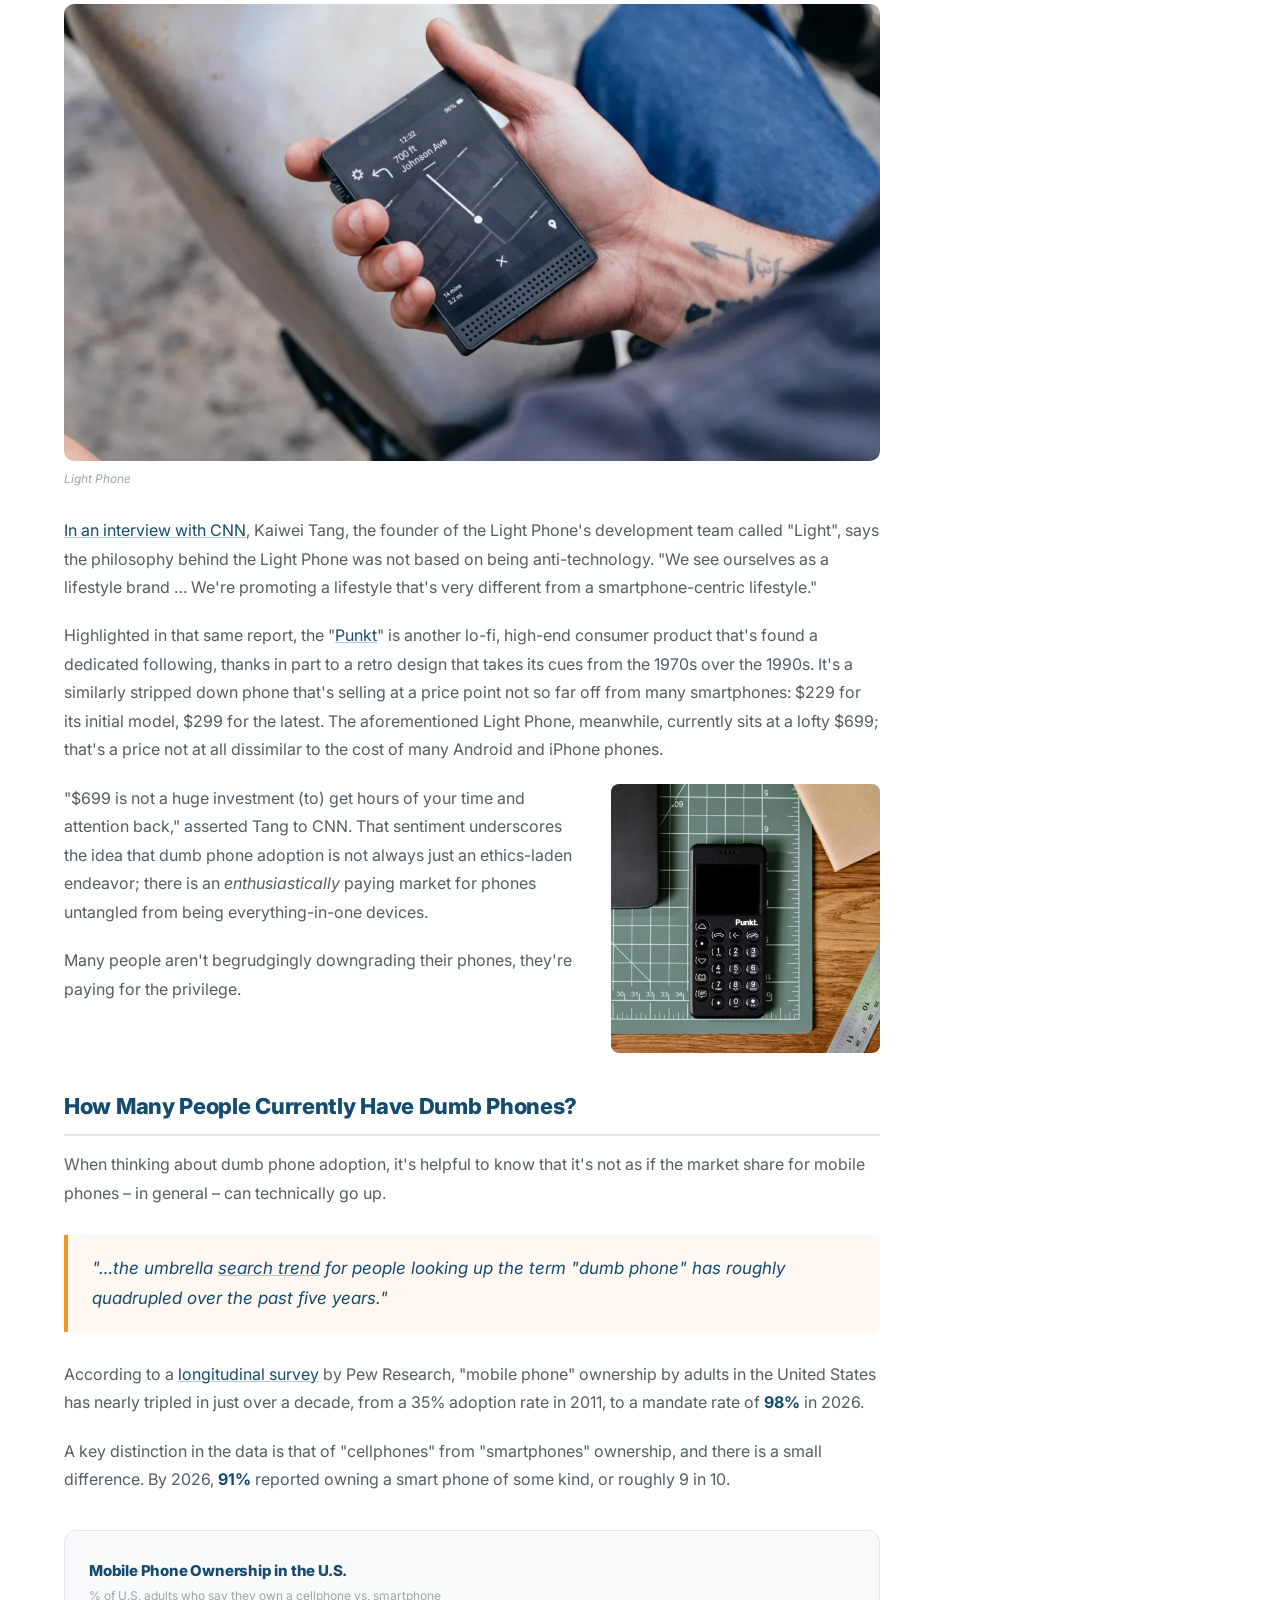
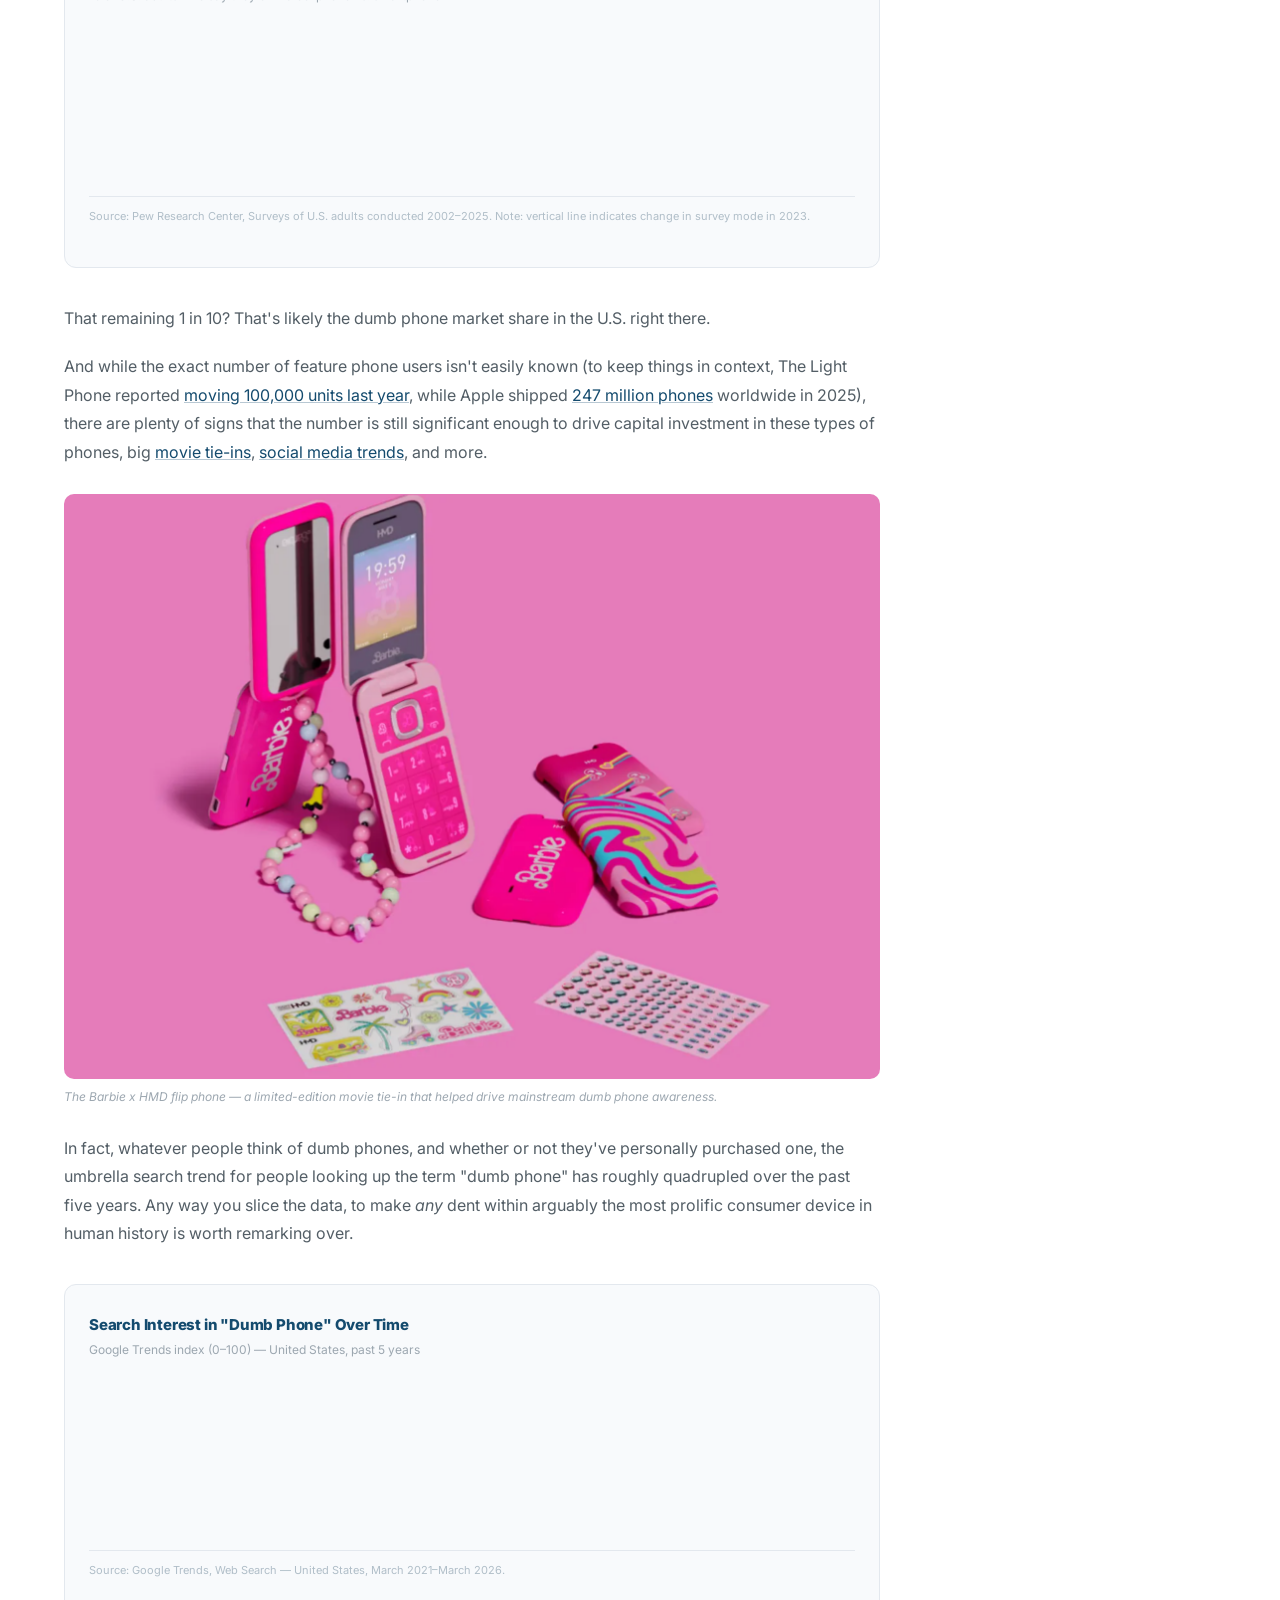
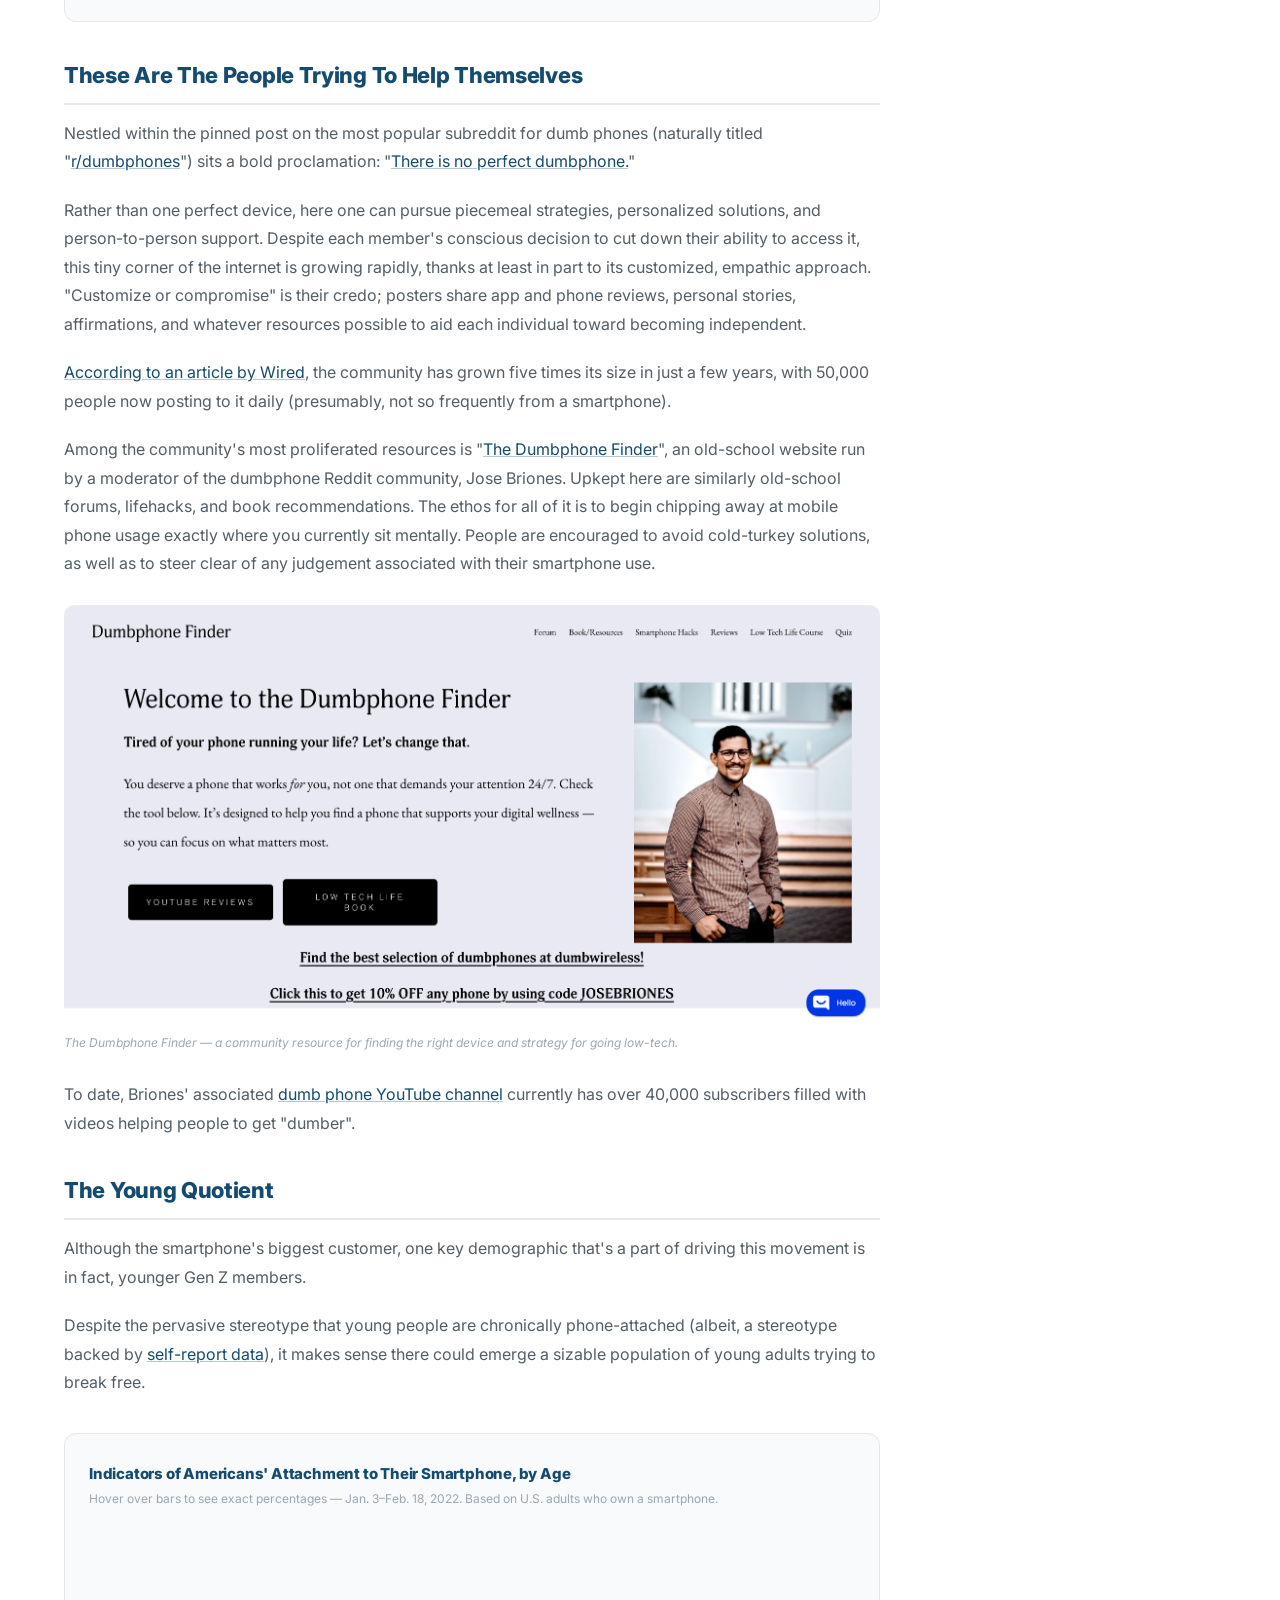
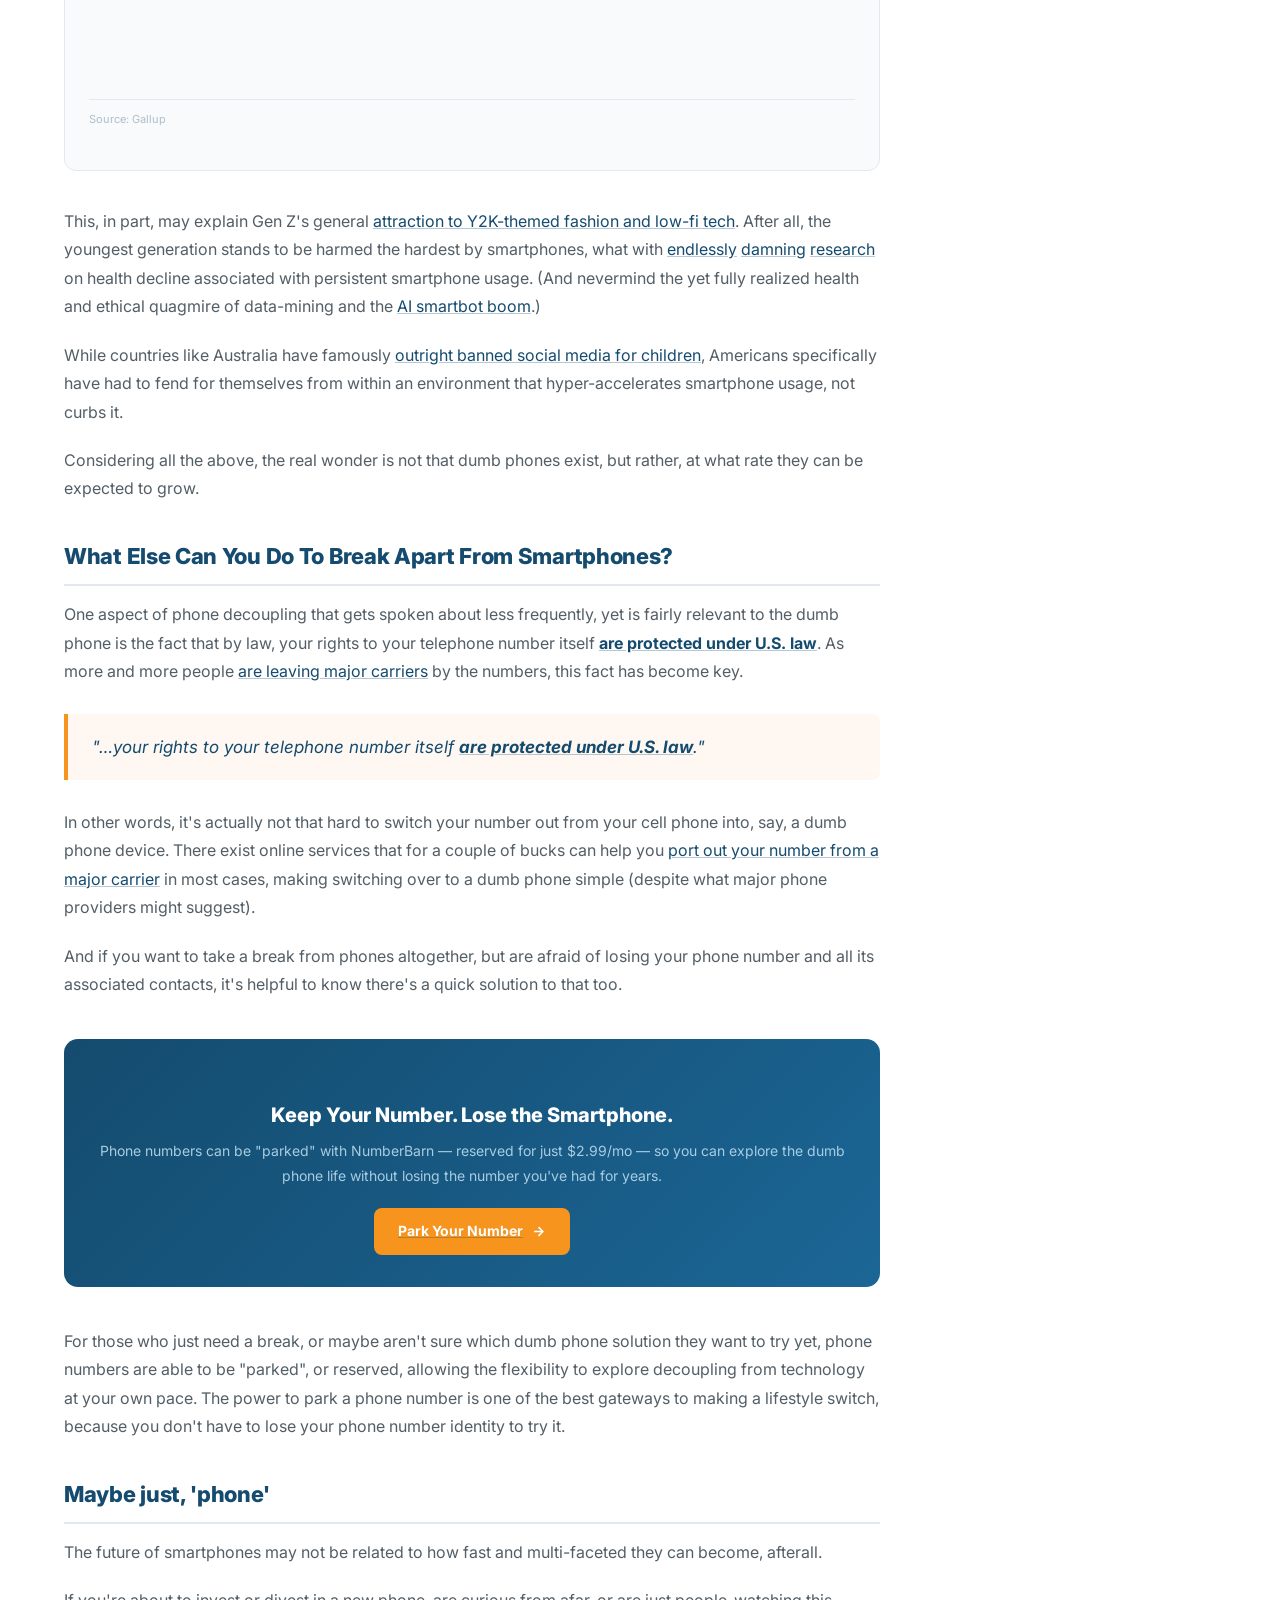
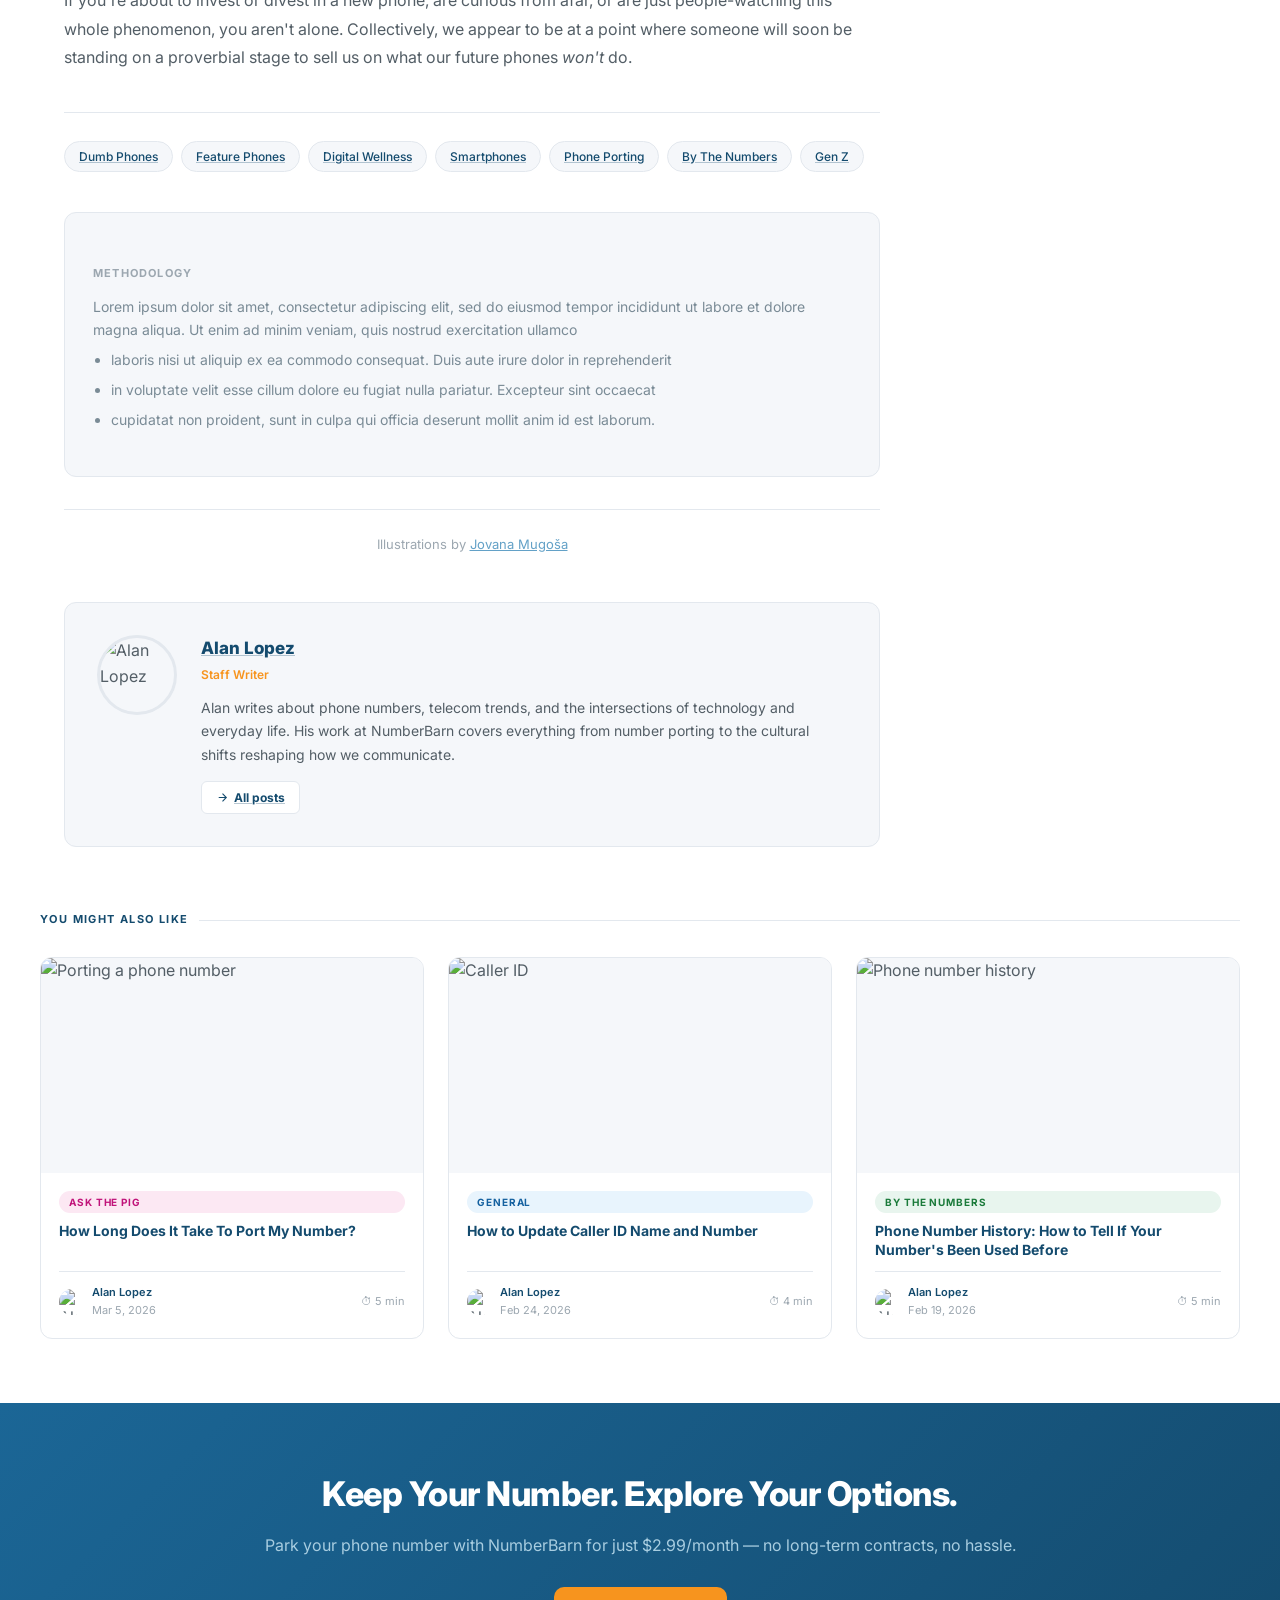
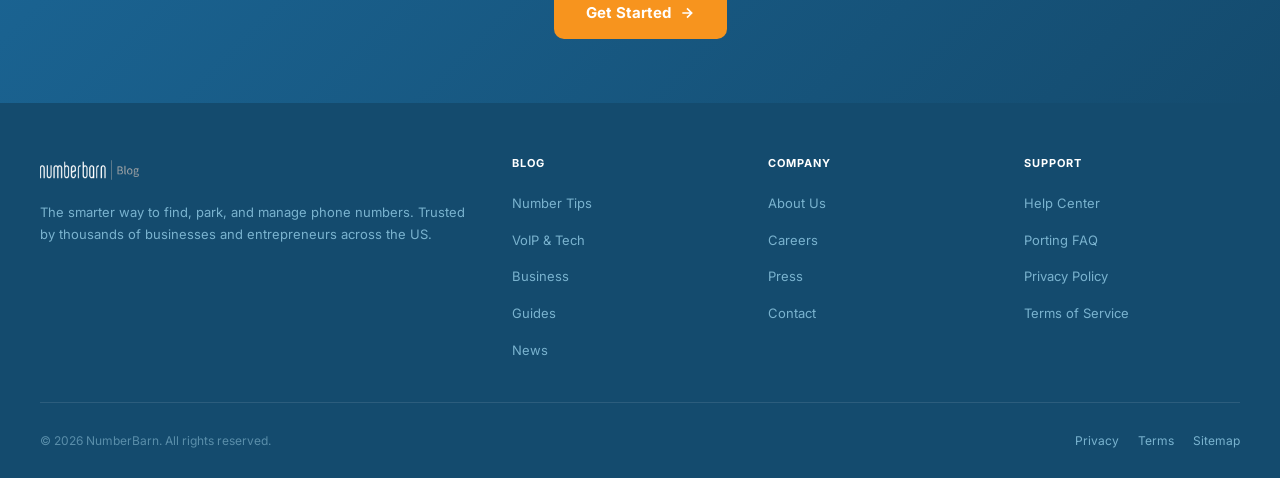
==== commit 1bea3e30: "Extend spot illustration wrap to cover first two paragraphs Co-Authored-By: Claude Sonnet 4.6 <norep" ====
--- a/dumb-phones.html
+++ b/dumb-phones.html
@@ -497,17 +497,17 @@
     <!-- MAIN CONTENT -->
     <article class="article-content">
 
-      <!-- Intro grid: first paragraph left, spot illustration right -->
+      <!-- Intro grid: first two paragraphs left, spot illustration right -->
       <div class="intro-wrap">
         <div class="intro-text">
           <p>Imagine a device as powerful as a calculator," Steve Jobs never once said while standing on a dimly lit stage. He also never took a flip-phone out from his jean pockets before asking us to gaze into the past.</p>
+
+          <p>Yet, had Apple's former CEO ever announced, "Our new device can make <em>and</em> receive calls," it might have gone over shockingly well in 2026.</p>
         </div>
         <div class="spot-float">
           <img src="assets/images/dumb-phones-spot.jpg" alt="Lotus flower spot illustration" />
         </div>
       </div>
-
-      <p>Yet, had Apple's former CEO ever announced, "Our new device can make <em>and</em> receive calls," it might have gone over shockingly well in 2026.</p>
 
       <p>We've officially surpassed three decades of cell phone engineering predominantly aimed at size reduction, quickening computing up to the instant, stylish coloring, luxury screens, insidious integration, and yes of course, all under the label of <em>smarter</em>. But there's growing evidence to suggest more people are trying to take phones back in the opposite direction: phones with no tech, no unheard of capabilities, and definitely not doing any precognitive thinking for you.</p>
 
